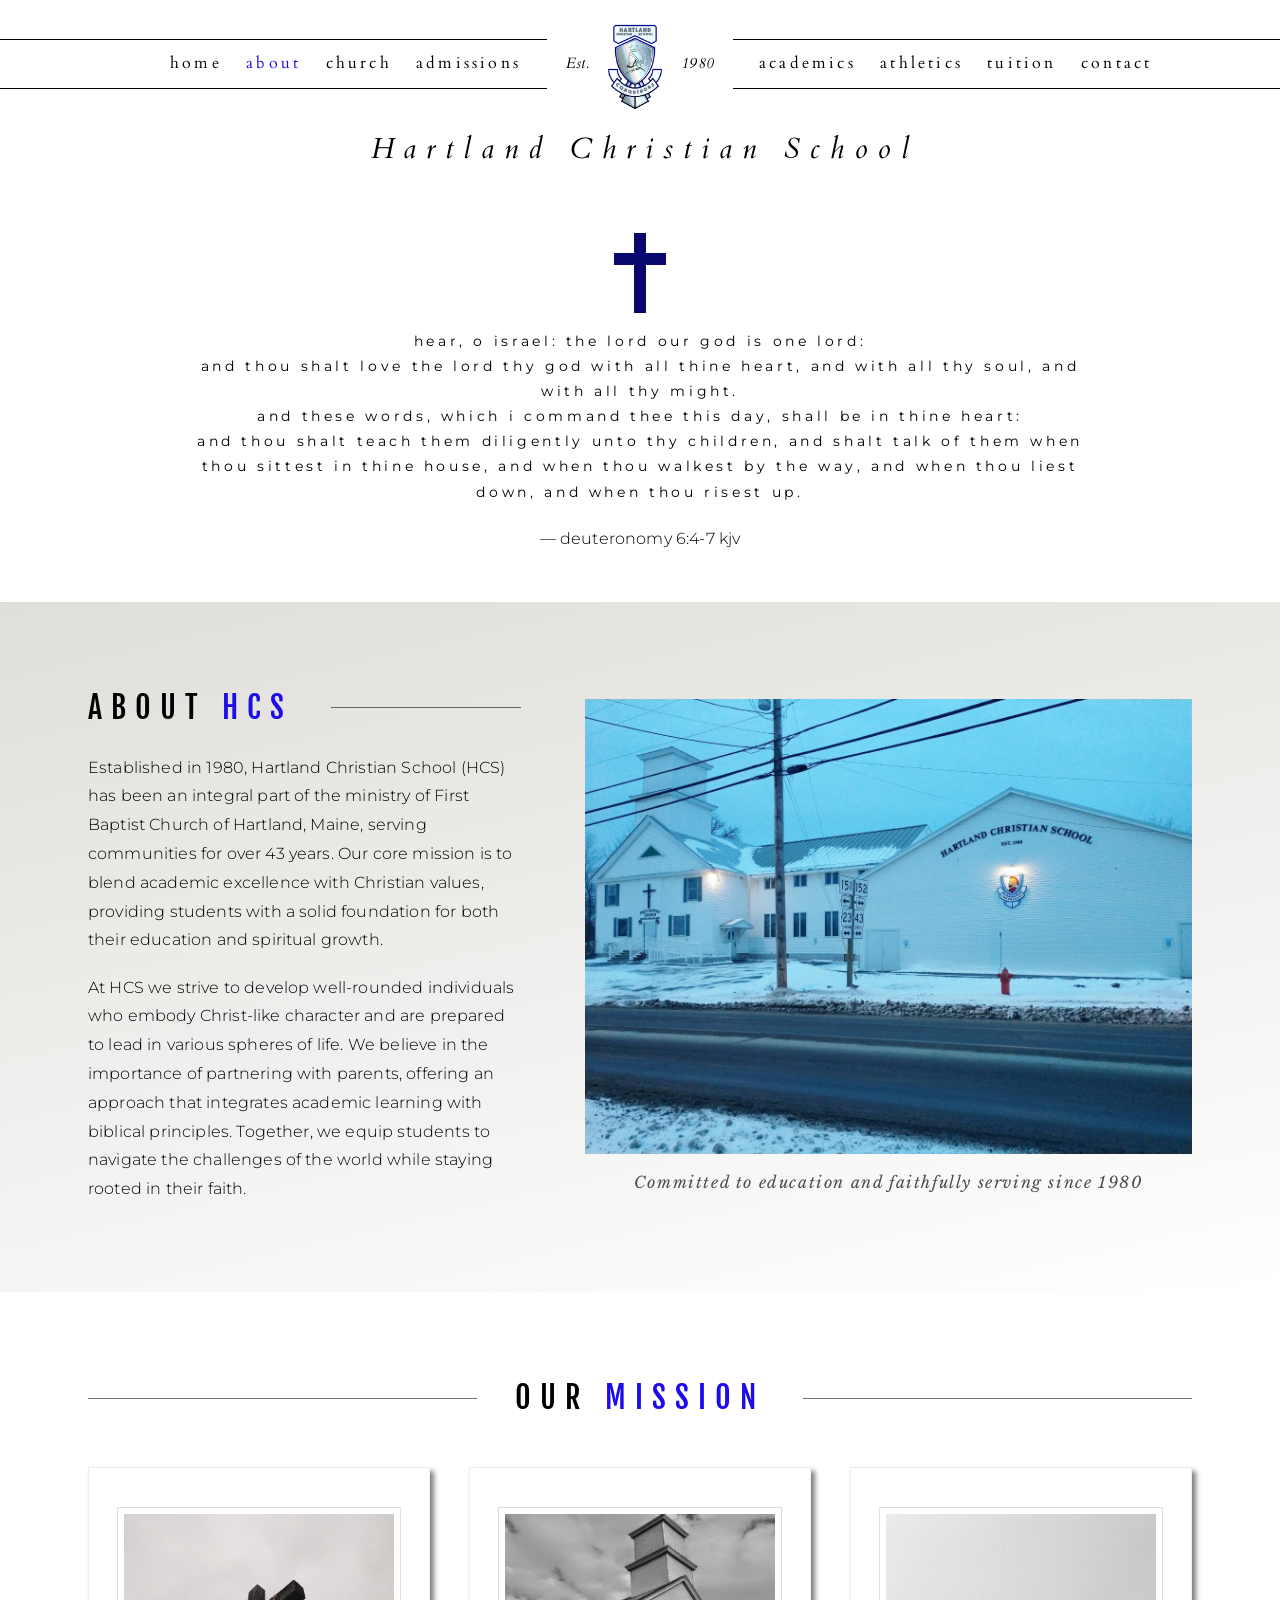
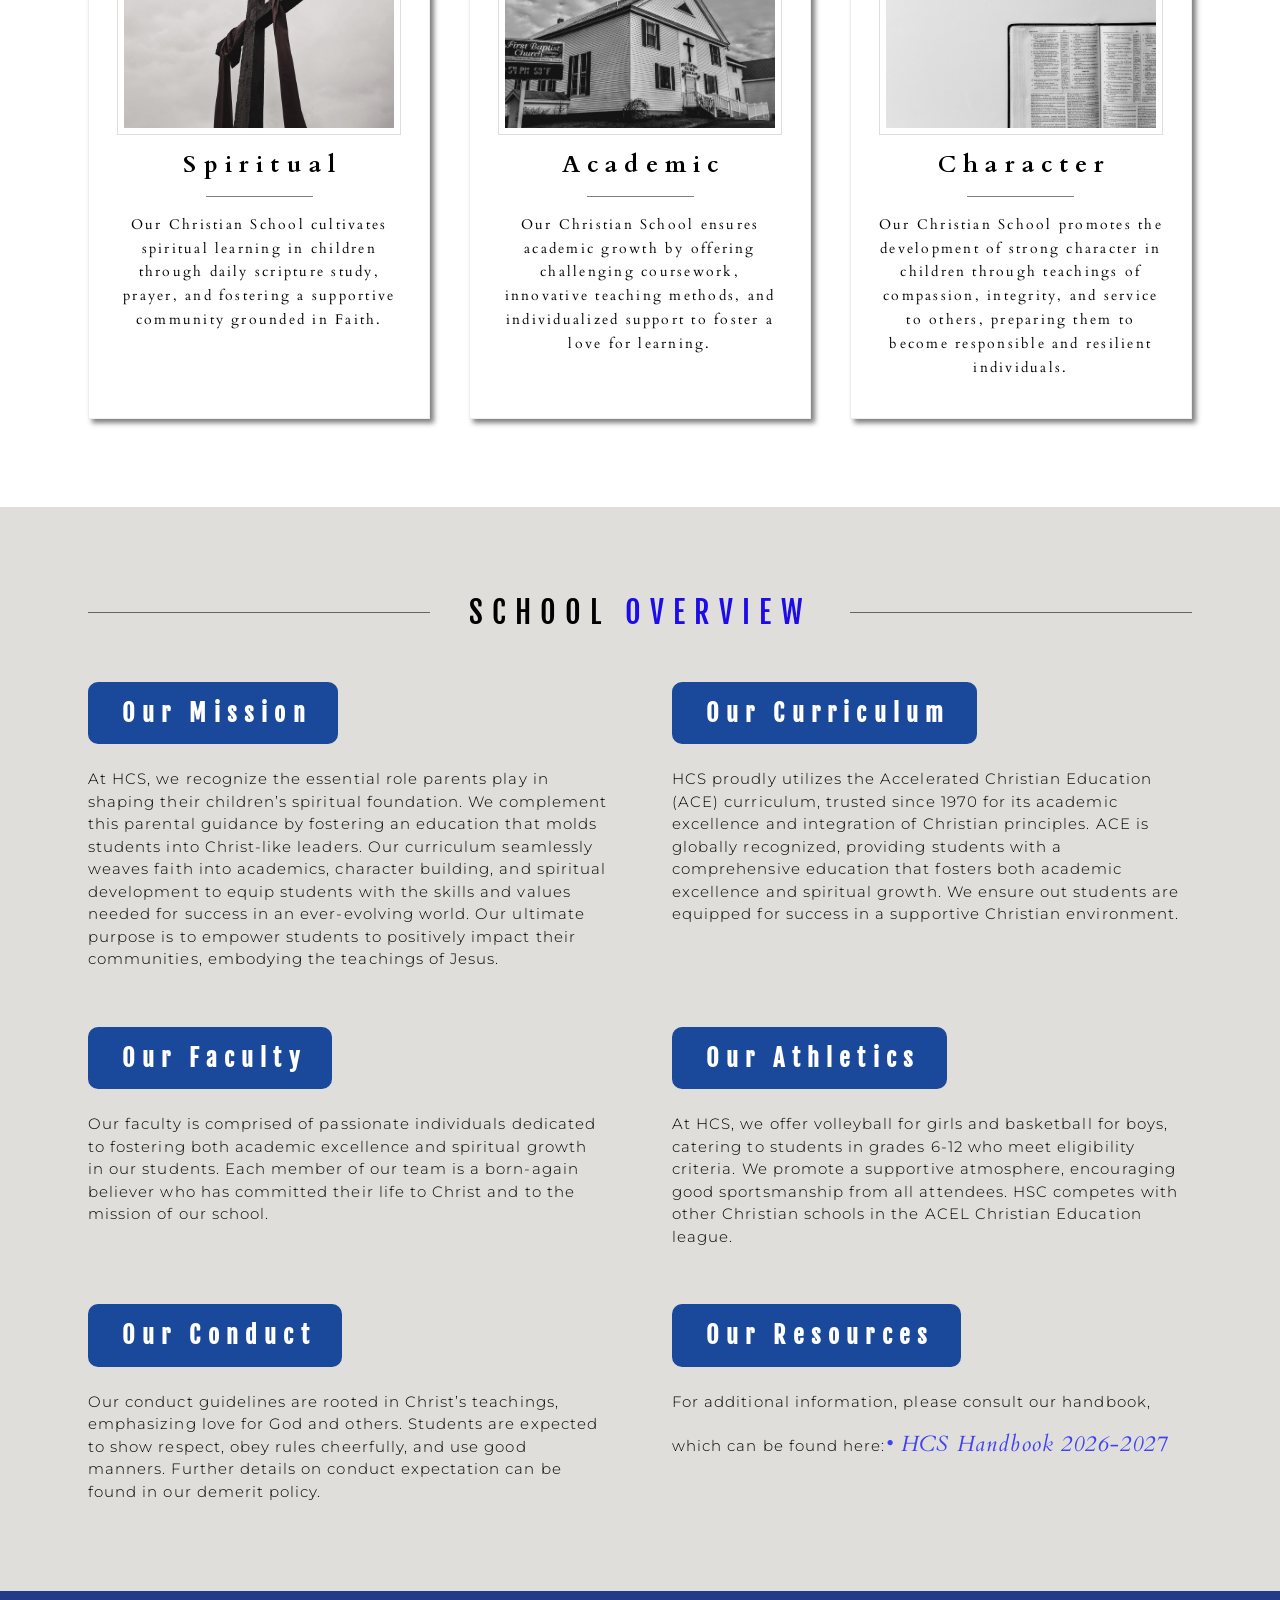
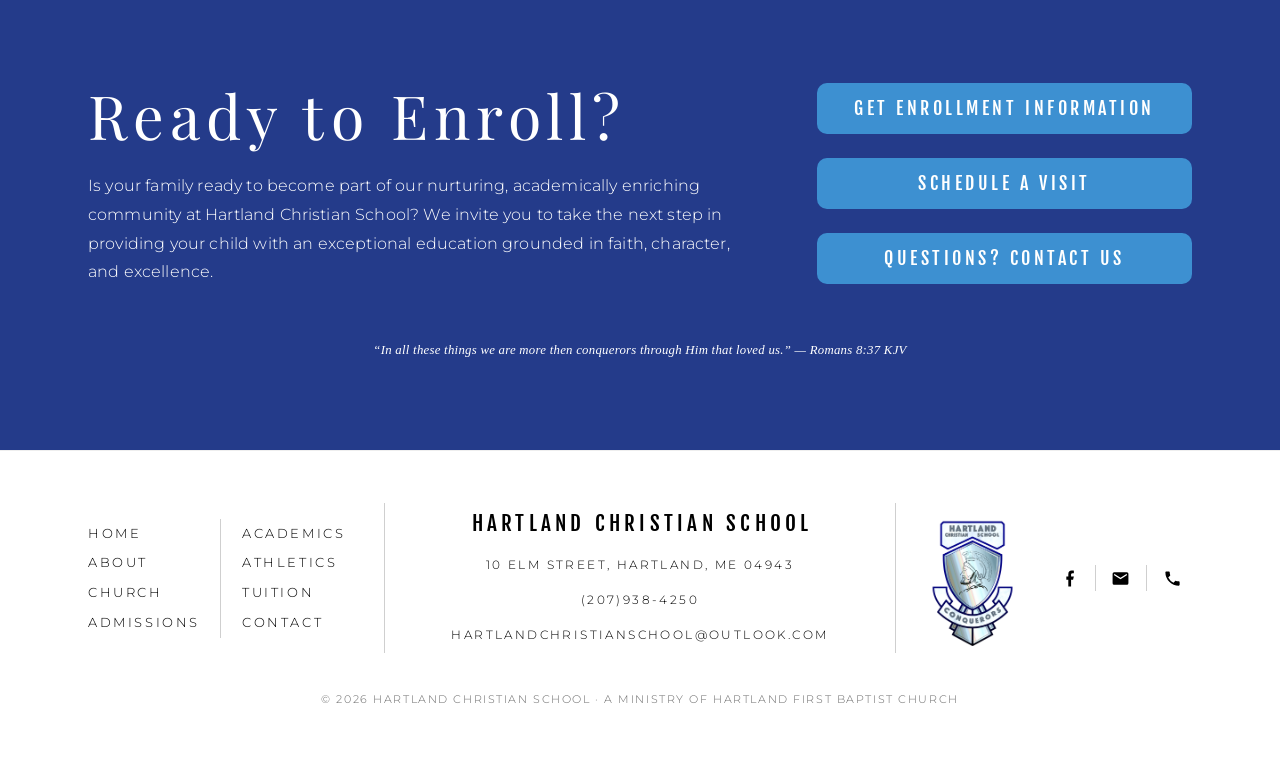
==== about/index.html @ 2eb4305e "Sentence-case the Curtis quote and Romans verse, tidy admissions links The Curtis testimonial was st" ====
<!DOCTYPE html>
<html lang="en">
<head>
<meta charset="utf-8">
<meta name="viewport" content="width=device-width, initial-scale=1">
<title>About | Hartland Christian School</title>
<meta name="description" content="Established in 1980 as a ministry of First Baptist Church of Hartland, Maine — our mission, faculty, curriculum and statement of faith.">
<link rel="canonical" href="https://hartlandchristian.com/about">
<meta property="og:type" content="website">
<meta property="og:site_name" content="Hartland Christian School">
<meta property="og:title" content="About | Hartland Christian School">
<meta property="og:description" content="Established in 1980 as a ministry of First Baptist Church of Hartland, Maine — our mission, faculty, curriculum and statement of faith.">
<meta property="og:url" content="https://hartlandchristian.com/about">
<meta property="og:image" content="https://hartlandchristian.com/assets/img/church-about.jpg">
<meta name="twitter:card" content="summary_large_image">
<link rel="icon" type="image/png" href="/assets/img/hcs_favicon.png">
<link rel="apple-touch-icon" href="/assets/img/hcs_favicon.png">
<link rel="preconnect" href="https://fonts.googleapis.com">
<link rel="preconnect" href="https://fonts.gstatic.com" crossorigin>
<link rel="stylesheet" href="https://fonts.googleapis.com/css2?family=Cardo:ital,wght@0,400;1,400&amp;family=Fjalla+One&amp;family=Libre+Baskerville:ital@0;1&amp;family=Montserrat:wght@300;400;600&amp;family=Playfair+Display:wght@400;500&amp;display=swap">
<link rel="stylesheet" href="/assets/css/site.css">
<script type="application/ld+json">{"@context":"https://schema.org","@type":"School","name":"Hartland Christian School","alternateName":"HCS","foundingDate":"1980","url":"https://hartlandchristian.com","logo":"https://hartlandchristian.com/assets/img/conquerors_logo.png","email":"hartlandchristianschool@outlook.com","telephone":"+1-207-938-4250","sameAs":["https://www.facebook.com/profile.php?id=100057050606588"],"address":{"@type":"PostalAddress","streetAddress":"10 Elm Street, PO Box 510","addressLocality":"Hartland","addressRegion":"ME","postalCode":"04943","addressCountry":"US"},"parentOrganization":{"@type":"Church","name":"Hartland First Baptist Church","foundingDate":"1847"}}</script>
</head>
<body>
<a class="skip-link" href="#main">Skip to main content</a>
<header class="site-header">
  <button class="nav-toggle" type="button" aria-expanded="false" aria-controls="site-nav" aria-label="Open menu"><svg viewBox="0 0 512 512" aria-hidden="true"><path d="M96 241h320v32H96zM96 145h320v32H96zM96 337h320v32H96z"/></svg></button>
  <nav class="site-nav" id="site-nav" aria-label="Primary">
    <button class="nav-close" type="button" aria-label="Close menu"><svg viewBox="0 0 512 512" aria-hidden="true"><path d="M405 136.8L375.2 107 256 226.2 136.8 107 107 136.8 226.2 256 107 375.2l29.8 29.8L256 285.8 375.2 405l29.8-29.8L285.8 256"/></svg></button>
    <ul class="site-nav__list site-nav__list--left"><li><a href="/">home</a></li><li><a href="/about" aria-current="page">about</a></li><li><a href="/church">church</a></li><li><a href="/admissions">admissions</a></li></ul>
    <a class="brand__crest" href="/">
      <span class="brand__est" aria-hidden="true">Est.</span>
      <img src="/assets/img/conquerors_logo.png" alt="Hartland Christian School Conquerors crest" width="60" height="100">
      <span class="brand__est" aria-hidden="true">1980</span>
      <span class="sr-only">Hartland Christian School, established 1980</span>
    </a>
    <ul class="site-nav__list site-nav__list--right"><li><a href="/academics">academics</a></li><li><a href="/athletics">athletics</a></li><li><a href="/tuition">tuition</a></li><li><a href="/contact">contact</a></li></ul>
  </nav>
  <a class="brand__name" href="/">Hartland Christian School</a>
</header>
<main id="main">
<section class="section section--tight" aria-labelledby="verse-h">
  <div class="wrap">
    <div class="verse-panel">
      <h2 id="verse-h" class="sr-only">Deuteronomy 6:4-7</h2>
      <span class="verse-panel__mark" aria-hidden="true"><svg viewBox="0 0 32 40" aria-hidden="true" fill="currentColor"><path d="M13 0h6v10h10v6H19v24h-6V16H3v-6h10z"/></svg></span>
      <p>hear, o israel: the lord our god is one lord:<br>
      and thou shalt love the lord thy god with all thine heart, and with all thy soul, and with all thy might.<br>
      and these words, which i command thee this day, shall be in thine heart:<br>
      and thou shalt teach them diligently unto thy children, and shalt talk of them when thou sittest in thine house, and when thou walkest by the way, and when thou liest down, and when thou risest up.</p>
      <cite>&mdash; deuteronomy 6:4-7 kjv</cite>
    </div>
  </div>
</section>

<section class="section section--gradient" aria-labelledby="about-h">
  <div class="wrap">
    <div class="split split--rev">
      <div class="split__media">
        <img src="/assets/img/church-about.jpg" alt="Hartland First Baptist Church building" loading="lazy" width="508" height="381">
        <p class="t-quote mt-1">Committed to education and faithfully serving since 1980</p>
      </div>
      <div class="split__body prose">
        <div class="sec-head sec-head--left"><h2 id="about-h">ABOUT <em>HCS</em></h2></div>
        <p>Established in 1980, Hartland Christian School (HCS) has been an integral part of the ministry of First Baptist Church of Hartland, Maine, serving communities for over 43 years. Our core mission is to blend academic excellence with Christian values, providing students with a solid foundation for both their education and spiritual growth.</p>
        <p>At HCS we strive to develop well-rounded individuals who embody Christ-like character and are prepared to lead in various spheres of life. We believe in the importance of partnering with parents, offering an approach that integrates academic learning with biblical principles. Together, we equip students to navigate the challenges of the world while staying rooted in their faith.</p>
      </div>
    </div>

  </div>
</section>

<section class="section" aria-labelledby="mission-h">
  <div class="wrap">
    <div class="sec-head"><h2 id="mission-h">OUR <em>MISSION</em></h2></div>
    <ul class="pillars"><li class="pillar">
  <span class="pillar__media"><img src="/assets/img/pillar-spiritual.jpg" alt="Students in a school hallway" loading="lazy" width="227" height="180"></span>
  <h3>Spiritual</h3>
  <span class="pillar__rule" aria-hidden="true"></span>
  <p>Our Christian School cultivates spiritual learning in children through daily scripture study, prayer, and fostering a supportive community grounded in Faith.</p>
</li><li class="pillar">
  <span class="pillar__media"><img src="/assets/img/church-exterior.jpg" alt="Hartland First Baptist Church" loading="lazy" width="227" height="180"></span>
  <h3>Academic</h3>
  <span class="pillar__rule" aria-hidden="true"></span>
  <p>Our Christian School ensures academic growth by offering challenging coursework, innovative teaching methods, and individualized support to foster a love for learning.</p>
</li><li class="pillar">
  <span class="pillar__media"><img src="/assets/img/pillar-character.jpg" alt="An open Bible on a table" loading="lazy" width="227" height="180"></span>
  <h3>Character</h3>
  <span class="pillar__rule" aria-hidden="true"></span>
  <p>Our Christian School promotes the development of strong character in children through teachings of compassion, integrity, and service to others, preparing them to become responsible and resilient individuals.</p>
</li></ul>
  </div>
</section>

<section class="section section--warm" aria-labelledby="overview-h">
  <div class="wrap">
    <div class="sec-head"><h2 id="overview-h">SCHOOL <em>OVERVIEW</em></h2></div>
    <div class="overview"><div class="overview__item">
  <h3><span class="pill">Our Mission</span></h3>
  <p>At HCS, we recognize the essential role parents play in shaping their children&rsquo;s spiritual foundation. We complement this parental guidance by fostering an education that molds students into Christ-like leaders. Our curriculum seamlessly weaves faith into academics, character building, and spiritual development to equip students with the skills and values needed for success in an ever-evolving world. Our ultimate purpose is to empower students to positively impact their communities, embodying the teachings of Jesus.</p>
</div><div class="overview__item">
  <h3><span class="pill">Our Curriculum</span></h3>
  <p>HCS proudly utilizes the Accelerated Christian Education (ACE) curriculum, trusted since 1970 for its academic excellence and integration of Christian principles. ACE is globally recognized, providing students with a comprehensive education that fosters both academic excellence and spiritual growth. We ensure out students are equipped for success in a supportive Christian environment.</p>
</div><div class="overview__item">
  <h3><span class="pill">Our Faculty</span></h3>
  <p>Our faculty is comprised of passionate individuals dedicated to fostering both academic excellence and spiritual growth in our students. Each member of our team is a born-again believer who has committed their life to Christ and to the mission of our school.</p>
</div><div class="overview__item">
  <h3><span class="pill">Our Athletics</span></h3>
  <p>At HCS, we offer volleyball for girls and basketball for boys, catering to students in grades 6-12 who meet eligibility criteria. We promote a supportive atmosphere, encouraging good sportsmanship from all attendees. HSC competes with other Christian schools in the ACEL Christian Education league.</p>
</div><div class="overview__item">
  <h3><span class="pill">Our Conduct</span></h3>
  <p>Our conduct guidelines are rooted in Christ&rsquo;s teachings, emphasizing love for God and others. Students are expected to show respect, obey rules cheerfully, and use good manners. Further details on conduct expectation can be found in our demerit policy.</p>
</div><div class="overview__item">
  <h3><span class="pill">Our Resources</span></h3>
  <p>For additional information, please consult our handbook, which can be found here:<a class="doc-link" href="/handbook">HCS Handbook 2026-2027</a></p>
</div></div>
  </div>
</section>

<section class="section section--navy" aria-labelledby="cta-h">
  <div class="wrap">
    <div class="cta">
      <div>
        <h2 id="cta-h">Ready to Enroll?</h2>
        <p>Is your family ready to become part of our nurturing, academically enriching community at Hartland Christian School? We invite you to take the next step in providing your child with an exceptional education grounded in faith, character, and excellence.</p>
      </div>
      <div class="cta__actions">
        <a class="btn btn--cta" href="/admissions">get enrollment information</a>
        <a class="btn btn--cta" href="/contact">schedule a visit</a>
        <a class="btn btn--cta" href="/contact">questions? contact us</a>
      </div>
    </div>
    <p class="cta__verse">&ldquo;In all these things we are more then conquerors through Him that loved us.&rdquo; &mdash; Romans 8:37 KJV</p>
  </div>
</section>
</main>
<footer class="site-footer">
  <div class="wrap">
    <div class="footer-grid">
      <nav class="footer-nav" aria-label="Footer">
        <ul><li><a href="/">home</a></li><li><a href="/about">about</a></li><li><a href="/church">church</a></li><li><a href="/admissions">admissions</a></li></ul>
        <span class="footer-nav__rule" aria-hidden="true"></span>
        <ul><li><a href="/academics">academics</a></li><li><a href="/athletics">athletics</a></li><li><a href="/tuition">tuition</a></li><li><a href="/contact">contact</a></li></ul>
      </nav>
      <span class="footer-rule" aria-hidden="true"></span>
      <div class="footer-main">
        <a class="footer-main__name" href="/">hartland christian school</a>
        <p class="footer-main__bold"><a href="https://www.google.com/maps/place/Hartland+First+Baptist+Church/@44.8822617,-69.4478333,16.97z" target="_blank" rel="noopener">10 elm street, hartland, me 04943</a></p>
        <p class="footer-main__bold"><a href="tel:+12079384250">(207)938-4250</a></p>
        <p class="footer-main__email"><a href="mailto:hartlandchristianschool@outlook.com">hartlandchristianschool@outlook.com</a></p>
      </div>
      <span class="footer-rule" aria-hidden="true"></span>
      <div class="footer-aside">
        <img src="/assets/img/conquerors_logo.png" alt="" width="90" height="140" loading="lazy">
        <div class="footer-social">
          <a href="https://www.facebook.com/profile.php?id=100057050606588" target="_blank" rel="noopener" aria-label="Hartland Christian School on Facebook"><svg viewBox="0 0 24 24" aria-hidden="true"><path d="M14 13.5h2.5l1-4H14v-2c0-1.03 0-2 2-2h1.5V2.14c-.33-.04-1.55-.14-2.84-.14C12 2 10.5 3.66 10.5 6.7v2.8H8v4h2.5V22H14z"/></svg></a>
          <span class="footer-social__rule" aria-hidden="true"></span>
          <a href="mailto:hartlandchristianschool@outlook.com" aria-label="Email the school"><svg viewBox="0 0 24 24" aria-hidden="true"><path d="M20 4H4a2 2 0 0 0-2 2v12a2 2 0 0 0 2 2h16a2 2 0 0 0 2-2V6a2 2 0 0 0-2-2m0 4-8 5-8-5V6l8 5 8-5z"/></svg></a>
          <span class="footer-social__rule" aria-hidden="true"></span>
          <a href="tel:+12079384250" aria-label="Call the school"><svg viewBox="0 0 24 24" aria-hidden="true"><path d="M6.6 10.8a15.1 15.1 0 0 0 6.6 6.6l2.2-2.2c.3-.3.7-.4 1-.2 1.2.4 2.4.6 3.6.6.6 0 1 .4 1 1V20c0 .6-.4 1-1 1A17 17 0 0 1 3 4c0-.6.4-1 1-1h3.5c.6 0 1 .4 1 1 0 1.3.2 2.5.6 3.6.1.4 0 .7-.2 1z"/></svg></a>
        </div>
      </div>
    </div>
    <p class="footer-legal">&copy; 2026 Hartland Christian School &middot; A ministry of Hartland First Baptist Church</p>
  </div>
</footer>
<script src="/assets/js/site.js" defer></script>
</body>
</html>
---- assets/css/site.css ----
/* ==========================================================================
   Hartland Christian School — site styles
   Palette, type scale and section patterns mirror the previous Showit build.
   ========================================================================== */

:root {
  /* Brand blues — the accent family used across headings, links and bands */
  --navy:        #243b8a;  /* CTA band, academics bands */
  --blue-accent: #1d0ce9;  /* second half of split section headings */
  --blue-deep:   #09096d;  /* card captions */
  --blue-ink:    #0b029e;  /* testimonial attributions */
  --blue-pill:   #1a499b;  /* label pills on the overview grid */
  --blue-link:   #4141f4;  /* document links */
  --blue-soft:   #6d8bd7;  /* inline links on light backgrounds */
  --btn-blue:    rgba(71, 178, 238, 0.72); /* buttons on the navy band */
  --btn-blue-hi: rgba(71, 178, 238, 0.95);

  /* Neutrals */
  --white:      #ffffff;
  --grey:       #eeeeee;  /* alternating section band */
  --warm-grey:  #dfdeda;  /* overview / enrollment band */
  --ink:        #000000;
  --muted:      #4e4e4e;  /* scripture pull-quotes */
  --rule:       #cfcfcf;

  /* Inherited theme defaults, still used for page titles */
  --olive:      #49592e;
  --forest:     #142617;
  --gold:       #a79843;

  /* Type */
  --f-display: 'Playfair Display', Georgia, serif;
  --f-script:  'Cardo', Georgia, serif;
  --f-cond:    'Fjalla One', Impact, sans-serif;
  --f-body:    'Montserrat', system-ui, -apple-system, 'Segoe UI', sans-serif;
  --f-quote:   'Libre Baskerville', Georgia, serif;

  /* Layout */
  --wrap: 1200px;
  --gutter: clamp(1.25rem, 4vw, 3rem);
  --header-h: 148px;
}

/* --------------------------------------------------------------- reset */
*, *::before, *::after { box-sizing: border-box; }
html { -webkit-text-size-adjust: 100%; scroll-behavior: smooth; scroll-padding-top: calc(var(--header-h) + 1rem); }
@media (prefers-reduced-motion: reduce) {
  html { scroll-behavior: auto; }
  *, *::before, *::after { animation-duration: .01ms !important; animation-iteration-count: 1 !important; transition-duration: .01ms !important; }
}
body {
  margin: 0;
  background: var(--white);
  color: var(--ink);
  font-family: var(--f-body);
  font-weight: 300;
  font-size: 16px;
  line-height: 1.8;
  letter-spacing: .01em;
  -webkit-font-smoothing: antialiased;
}
img, svg, iframe { max-width: 100%; display: block; }
img { height: auto; }
a { color: inherit; }
h1, h2, h3, h4, p, ul, ol, figure, blockquote { margin: 0; }
ul { padding: 0; list-style: none; }
button { font: inherit; color: inherit; background: none; border: 0; cursor: pointer; }

:focus-visible { outline: 3px solid var(--blue-accent); outline-offset: 3px; }

.skip-link {
  position: absolute; left: -9999px; top: 0; z-index: 200;
  background: var(--navy); color: #fff; padding: .75rem 1.25rem;
  font-family: var(--f-cond); letter-spacing: .1em; text-transform: uppercase; text-decoration: none;
}
.skip-link:focus { left: 0; }

.wrap { width: 100%; max-width: var(--wrap); margin-inline: auto; padding-inline: var(--gutter); }
.sr-only {
  position: absolute; width: 1px; height: 1px; padding: 0; margin: -1px;
  overflow: hidden; clip: rect(0 0 0 0); white-space: nowrap; border: 0;
}

/* ------------------------------------------------------------- typography */
.t-title {
  font-family: var(--f-display); font-weight: 400;
  font-size: clamp(2rem, 5vw, 3.75rem); line-height: 1.2; letter-spacing: .1em;
  color: var(--olive); text-align: center;
}
.t-eyebrow {
  font-family: var(--f-body); font-weight: 600; text-transform: uppercase;
  font-size: clamp(1.1rem, 2.4vw, 1.875rem); line-height: 1.2; letter-spacing: .3em;
  color: var(--ink);
}
.t-eyebrow em { font-style: normal; color: var(--blue-accent); }
.t-cond {
  font-family: var(--f-cond); font-weight: 400; text-transform: uppercase;
  letter-spacing: .3em; line-height: 1.2;
}
.t-quote {
  font-family: var(--f-quote); font-style: italic; color: var(--muted);
  letter-spacing: .1em; line-height: 1.6; text-align: center;
}
.lede, .prose p { line-height: 1.8; }
.prose p + p { margin-top: 1.15em; }
.prose a { color: var(--blue-soft); }

/* Section heading: rule — words — rule. Second word takes the blue accent. */
.sec-head {
  display: flex; align-items: center; gap: clamp(1rem, 3vw, 2.5rem);
  justify-content: center; margin-bottom: clamp(2rem, 4vw, 3.25rem);
}
.sec-head::before, .sec-head::after {
  content: ""; flex: 1 1 0; height: 1px; background: var(--ink); opacity: .55; min-width: 2rem;
}
.sec-head--left { justify-content: flex-start; }
.sec-head--left::before { display: none; }
.sec-head h2 {
  font-family: var(--f-cond); font-weight: 400; text-transform: uppercase;
  font-size: clamp(1.35rem, 3vw, 1.875rem); letter-spacing: .3em; line-height: 1.2;
  text-align: center; white-space: nowrap;
}
.sec-head h2 em { font-style: normal; color: var(--blue-accent); }
.sec-head h2 .tone-deep { color: var(--blue-deep); }
/* nowrap keeps the rules tight to the words on wide screens, but a phone has
   no room for it and the page scrolls sideways — let the heading wrap there. */
@media (max-width: 760px) {
  .sec-head { gap: .8rem; }
  .sec-head h2 { white-space: normal; letter-spacing: .2em; }
  .sec-head::before, .sec-head::after { min-width: .75rem; }
}
/* "Service Times & Location" is set in the serif display face, all black */
.sec-head--serif h2 {
  font-family: var(--f-display); text-transform: none; letter-spacing: .04em;
  font-size: clamp(1.5rem, 3.4vw, 2.3rem); color: var(--ink);
}

.section { padding-block: clamp(3rem, 7vw, 5.5rem); }
.section--grey { background: var(--grey); }
.section--warm { background: var(--warm-grey); }
.section--navy { background: var(--navy); color: #fff; }
.section--gradient { background: linear-gradient(347deg, #fff 0%, var(--warm-grey) 100%); }
.section--tight { padding-block: clamp(2rem, 4vw, 3rem); }

/* ------------------------------------------------------------------ buttons */
.btn {
  display: inline-flex; align-items: center; justify-content: center; gap: .6em;
  font-family: var(--f-cond); text-transform: uppercase; letter-spacing: .2em;
  font-size: 1rem; line-height: 1.2; text-decoration: none;
  padding: .85em 1.6em; border-radius: 10px; transition: background-color .3s, color .3s, border-color .3s;
}
.btn--ghost { background: var(--grey); color: var(--blue-deep); }
.btn--ghost:hover { background: #e2e2e2; }
.btn--cta { background: var(--btn-blue); color: #fff; width: 100%; max-width: 375px; font-size: 1.1rem; }
.btn--cta:hover { background: var(--btn-blue-hi); }
.btn--solid { background: var(--navy); color: #fff; }
.btn--solid:hover { background: #1b2e6d; }
.btn .arw { transition: transform .3s; }
.btn:hover .arw { transform: translateX(4px); }

/* ==================================================================  header
   Eight links split either side of the crest. Each group carries the top and
   bottom hairline and flexes out to the window edge, so the rules run full
   bleed and break around the crest exactly as the original did. */
.site-header { position: sticky; top: 0; z-index: 100; background: #fff; padding-block: 1.15rem 1rem; }

.site-nav { display: flex; align-items: center; justify-content: center; }
.site-nav__list {
  flex: 1 1 0; min-width: 0;
  display: flex; align-items: center; gap: clamp(.6rem, 1.9vw, 2.25rem);
  border-top: 1px solid var(--ink); border-bottom: 1px solid var(--ink);
  padding-block: .6rem;
}
.site-nav__list--left { justify-content: flex-end; padding-right: clamp(.75rem, 2vw, 2rem); }
.site-nav__list--right { justify-content: flex-start; padding-left: clamp(.75rem, 2vw, 2rem); }
.site-nav__list a {
  font-family: var(--f-script); font-size: 16px; letter-spacing: .2em;
  text-transform: lowercase; text-decoration: none; color: var(--ink);
  white-space: nowrap; transition: color .4s;
}
.site-nav__list a:hover { color: #0a3cfa; }
.site-nav__list a[aria-current="page"] { color: var(--blue-accent); }

.brand__crest {
  flex: 0 0 auto; display: flex; align-items: center; justify-content: center;
  gap: clamp(.5rem, 1.4vw, 1rem); text-decoration: none; padding-inline: clamp(.5rem, 1.5vw, 1.25rem);
}
.brand__crest img { width: 60px; height: auto; }
.brand__est {
  font-family: var(--f-script); font-style: italic; font-size: 15px;
  letter-spacing: .02em; color: var(--ink); line-height: 1;
}
.brand__name {
  display: block; margin-top: 1.35rem;
  font-family: var(--f-script); font-style: italic; font-weight: 400;
  font-size: clamp(1.1rem, 2.3vw, 1.875rem); letter-spacing: .34em;
  color: var(--ink); text-align: center; line-height: 1.3; text-decoration: none;
  /* letter-spacing adds trailing space; nudge back to optical centre */
  text-indent: .34em;
}
/* the church wordmark is set smaller and in caps on the original */
.brand__name--church { text-transform: uppercase; font-size: clamp(.8rem, 1.5vw, 1.25rem); }

.nav-toggle { display: none; }

/* mobile header: hamburger at the left, crest centred, wordmark beneath */
@media (max-width: 1100px) {
  .site-nav__list { gap: clamp(.4rem, 1.2vw, 1.2rem); }
  .site-nav__list a { font-size: 14px; letter-spacing: .12em; }
}
@media (max-width: 900px) {
  :root { --header-h: 92px; }
  .site-header { padding-block: .55rem .6rem; position: relative; }
  .nav-toggle {
    display: flex; position: absolute; left: .5rem; top: 50%; transform: translateY(-50%);
    align-items: center; justify-content: center; width: 44px; height: 44px; color: var(--ink); z-index: 2;
  }
  .nav-toggle svg { width: 26px; height: 26px; fill: currentColor; }
  .site-nav__list--left, .site-nav__list--right { display: none; }
  .brand__crest { padding-inline: 0; }
  .brand__crest img { width: 38px; }
  .brand__est { font-size: 12px; }
  .brand__name { margin-top: .4rem; font-size: 1rem; letter-spacing: .18em; text-indent: .18em; }
  .brand__name--church { font-size: .8rem; }

  /* the drawer reuses the same lists, stacked */
  .site-nav[data-open="true"] {
    position: fixed; inset: 0; background: #fff; z-index: 150;
    flex-direction: column; justify-content: center; gap: 1.25rem; padding: 2rem;
    animation: fadeIn .25s ease;
  }
  .site-nav[data-open="true"] .site-nav__list--left,
  .site-nav[data-open="true"] .site-nav__list--right {
    display: flex; flex: 0 0 auto; flex-direction: column; gap: 1.35rem;
    border: 0; padding: 0; width: auto;
  }
  .site-nav[data-open="true"] .site-nav__list a { font-size: 1.25rem; letter-spacing: .22em; }
  .site-nav[data-open="true"] .brand__crest { order: -1; margin-bottom: .5rem; }
  .site-nav[data-open="true"] .nav-close { display: grid; }
  @keyframes fadeIn { from { opacity: 0 } to { opacity: 1 } }
  .nav-close {
    display: none; position: absolute; top: 1rem; right: 1rem; width: 44px; height: 44px;
    place-items: center;
  }
  .nav-close svg { width: 24px; height: 24px; fill: currentColor; }
}
@media (min-width: 901px) { .nav-close { display: none; } }

/* =================================================================== hero */
.hero { background: #fff; }
.hero img { width: 100%; height: clamp(240px, 45vw, 560px); object-fit: cover; }
.hero--contain img { height: auto; object-fit: contain; }

/* ============================================================ split section */
.split {
  display: grid; gap: clamp(2rem, 5vw, 4rem); align-items: center;
  grid-template-columns: minmax(0, 1fr);
}
@media (min-width: 860px) {
  .split { grid-template-columns: minmax(0, 5fr) minmax(0, 7fr); }
  .split--rev > :first-child { order: 2; }
}
.split__media img { width: 100%; height: 100%; max-height: 520px; object-fit: cover; }
/* the purpose/mission portraits are cropped tall, as on the previous site */
.split__media--tall img { aspect-ratio: 340 / 492; max-height: 492px; }
.split__body .sec-head { margin-bottom: 1.75rem; }

/* ============================================================ offer cards */
.cards { display: grid; gap: clamp(1.5rem, 3vw, 2.25rem); grid-template-columns: repeat(2, minmax(0, 1fr)); }
@media (min-width: 860px) { .cards { grid-template-columns: repeat(3, minmax(0, 1fr)); } }
@media (max-width: 480px) { .cards { grid-template-columns: minmax(0, 1fr); } }
.card { display: flex; flex-direction: column; gap: 1rem; text-decoration: none; }
.card__media { overflow: hidden; aspect-ratio: 287 / 260; }
.card__media img { width: 100%; height: 100%; object-fit: cover; transition: transform .6s ease; }
.card:hover .card__media img { transform: scale(1.05); }
.card__label {
  font-family: var(--f-cond); text-transform: uppercase; text-align: center;
  font-size: 1.25rem; letter-spacing: .06em; color: var(--blue-deep); line-height: 1.2;
}

/* ============================================================== carousel */
.carousel { position: relative; }
.carousel__viewport { overflow: hidden; }
.carousel__track { display: flex; transition: transform .5s ease; }
.carousel__slide { flex: 0 0 100%; min-width: 0; }
.carousel[data-fade="true"] .carousel__track { display: block; transition: none; }
.carousel[data-fade="true"] .carousel__slide { display: none; }
.carousel[data-fade="true"] .carousel__slide[data-active="true"] { display: block; animation: fade .45s ease; }
@keyframes fade { from { opacity: 0 } to { opacity: 1 } }

.carousel__btn {
  position: absolute; top: 50%; transform: translateY(-50%); z-index: 5;
  width: 44px; height: 64px; display: grid; place-items: center; color: var(--ink);
  transition: opacity .3s;
}
.carousel__btn:hover { opacity: .55; }
/* The track is inset so the arrows sit in their own gutter rather than on top
   of the quote text or the slide image. */
.carousel { padding-inline: 3.25rem; }
@media (min-width: 900px) { .carousel { padding-inline: clamp(4rem, 5.5vw, 5.5rem); } }
.carousel__btn--prev { left: 0; }
.carousel__btn--next { right: 0; }
.carousel__btn svg { width: 22px; height: 44px; stroke: currentColor; stroke-width: 1.5; fill: none; }
@media (max-width: 720px) {
  .carousel { padding-inline: 2.5rem; }
  .carousel__btn { width: 34px; height: 44px; }
  .carousel__btn svg { width: 16px; height: 32px; }
}
@media (max-width: 420px) {
  /* no room for a gutter on a small phone — swipe and the dots carry it */
  .carousel { padding-inline: 0; }
  .carousel__btn { display: none; }
}
.carousel__dots { display: flex; justify-content: center; gap: .6rem; margin-top: 1.75rem; }
.carousel__dots button {
  width: 9px; height: 9px; border-radius: 50%; background: transparent;
  border: 1px solid var(--blue-deep); padding: 0; transition: background-color .3s;
}
.carousel__dots button[aria-selected="true"] { background: var(--blue-deep); }

/* testimonial slide */
.review { display: grid; gap: clamp(1.5rem, 4vw, 3rem); align-items: center; grid-template-columns: minmax(0, 1fr); }
@media (min-width: 860px) { .review { grid-template-columns: minmax(0, 1fr) minmax(0, 1fr); } }
.review__quote { position: relative; padding-top: 2.5rem; }
.review__mark {
  position: absolute; top: -.25rem; left: 0;
  font-family: var(--f-display); font-size: 5rem; line-height: 1; color: var(--blue-deep); opacity: .35;
}
.review__text { font-size: .9rem; line-height: 1.8; text-align: center; }
.review__by {
  margin-top: 1.5rem; text-align: center; font-family: var(--f-body); font-weight: 600;
  text-transform: uppercase; letter-spacing: .26em; font-size: 1rem; color: var(--blue-ink);
}
.review__media { background: #fff; padding: 10px; }
.review__media img { width: 100%; aspect-ratio: 561 / 405; object-fit: cover; }

/* ============================================================== CTA band */
.cta { display: grid; gap: clamp(2rem, 5vw, 3.5rem); grid-template-columns: minmax(0, 1fr); align-items: center; }
@media (min-width: 860px) { .cta { grid-template-columns: minmax(0, 1fr) minmax(0, 375px); } }
.cta h2 { font-family: var(--f-display); font-weight: 400; font-size: clamp(2.25rem, 5.5vw, 3.8rem); line-height: 1.2; letter-spacing: .1em; color: #fff; }
.cta p { margin-top: 1.25rem; color: #fff; font-size: 1rem; }
.cta__actions { display: grid; gap: 1.5rem; }
.cta__verse {
  margin-top: clamp(2rem, 5vw, 3.25rem); text-align: center; color: #fff;
  font-family: 'Times New Roman', Times, serif; font-size: .8rem; font-style: italic; letter-spacing: .02em;
}

/* =============================================================== footer */
.site-footer { background: #fff; padding-block: clamp(2.5rem, 5vw, 3.25rem); border-top: 1px solid var(--grey); }
.footer-grid {
  display: grid; gap: clamp(1.75rem, 4vw, 2.25rem); align-items: center;
  grid-template-columns: minmax(0, 1fr); justify-items: center;
}
/* equal side columns keep the centre block on the page's centre line */
@media (min-width: 820px) {
  .footer-grid {
    grid-template-columns: minmax(0, 1fr) 1px minmax(0, 1.7fr) 1px minmax(0, 1fr);
    justify-items: stretch;
    column-gap: clamp(1rem, 2vw, 1.75rem);
  }
}
.footer-rule { display: none; background: var(--rule); }
@media (min-width: 820px) { .footer-rule { display: block; align-self: stretch; min-height: 150px; } }

.footer-nav { display: flex; align-items: center; gap: clamp(.75rem, 1.6vw, 1.5rem); justify-content: center; }
@media (min-width: 820px) { .footer-nav { justify-content: flex-start; } }
.footer-nav ul { display: grid; }
.footer-nav__rule { width: 1px; align-self: stretch; background: var(--rule); }
.footer-nav a {
  font-family: var(--f-body); font-weight: 300; font-size: .8125rem;
  letter-spacing: .2em; line-height: 2.3; text-transform: uppercase;
  text-decoration: none; transition: color .3s; white-space: nowrap;
}
.footer-nav a:hover { color: #0a3cfa; }

.footer-main { text-align: center; }
.footer-main__name {
  font-family: var(--f-cond); font-weight: 400; font-size: clamp(1rem, 1.65vw, 1.4375rem);
  text-transform: uppercase; letter-spacing: .2em; line-height: 1.2;
  text-decoration: none; display: inline-block; text-indent: .2em;
  white-space: nowrap;  /* the original sets it on one line */
}
@media (max-width: 480px) { .footer-main__name { white-space: normal; letter-spacing: .12em; text-indent: .12em; } }
.footer-main p {
  margin-top: .85rem; font-family: var(--f-body); font-weight: 300; font-size: .75rem;
  text-transform: uppercase; letter-spacing: .2em; line-height: 1.8; overflow-wrap: anywhere;
}
.footer-main__bold { font-weight: 700; }
.footer-main a { text-decoration: none; }
.footer-main a:hover { text-decoration: underline; }

.footer-aside { display: flex; align-items: center; justify-content: center; gap: clamp(1.25rem, 3vw, 2.5rem); }
.footer-aside img { width: clamp(64px, 7vw, 90px); height: auto; }
.footer-social { display: flex; align-items: center; gap: .7rem; }
.footer-social__rule { width: 1px; height: 26px; background: var(--rule); }
.footer-social a { display: grid; place-items: center; width: 28px; height: 28px; color: var(--ink); transition: color .3s; }
.footer-social a:hover { color: var(--blue-accent); }
.footer-social svg { width: 19px; height: 19px; fill: currentColor; }

.footer-legal {
  margin-top: clamp(1.75rem, 4vw, 2.25rem); text-align: center;
  font-family: var(--f-body); font-weight: 300; font-size: .7rem;
  letter-spacing: .14em; text-transform: uppercase; color: #6b6b6b;
}

/* ========================================================== page banners */
/* Title colour and size vary per page on the original — tuition is black at
   46px, athletics blue at 46px, academics/admissions olive at 30px — so both
   are driven by custom properties rather than one hard-coded rule. */
.page-title { text-align: center; }
.page-title h1 {
  font-family: var(--f-cond); text-transform: uppercase; letter-spacing: .3em;
  font-size: var(--title-size, clamp(1.5rem, 3.2vw, 1.875rem));
  color: var(--title-color, var(--olive)); line-height: 1.2;
}
.page-title h1 em { font-style: normal; color: var(--blue-accent); }
.page-title--ink  { --title-color: var(--ink);  --title-size: clamp(1.75rem, 4.4vw, 2.875rem); }
.page-title--blue { --title-color: #4444e5;     --title-size: clamp(1.75rem, 4.4vw, 2.875rem); }
/* the contact heading keeps the serif display face, black, at a smaller size */
.page-title--serif h1 {
  font-family: var(--f-display); text-transform: none; letter-spacing: .1em;
  color: var(--ink); font-size: clamp(1.6rem, 3.2vw, 1.875rem);
}
.page-title .rule { width: min(413px, 60%); height: 1px; background: var(--ink); opacity: .6; margin: 1.25rem auto 0; }

/* rule — quote mark — rule, as under the athletics title */
.rule-mark { display: flex; align-items: center; justify-content: center; gap: clamp(1rem, 3vw, 2rem); margin-top: 1.5rem; }
.rule-mark::before, .rule-mark::after {
  content: ""; flex: 0 1 413px; height: 1px; background: var(--ink); opacity: .75; min-width: 1.5rem;
}
.rule-mark__glyph { flex: 0 0 auto; display: grid; place-items: center; color: var(--ink); }
.rule-mark__glyph svg { width: clamp(30px, 4vw, 46px); height: auto; fill: currentColor; }

/* Montserrat, uppercase, widely tracked — the athletics scripture treatment */
.verse-caps {
  font-family: var(--f-body); font-weight: 400; font-size: clamp(.7rem, 1.3vw, .75rem);
  text-transform: uppercase; letter-spacing: .26em; line-height: 1.5;
  text-align: center; color: var(--ink);
  max-width: 768px; margin: 1.75rem auto 0;
}
.verse-caps__ref { margin-top: 1.5rem; }
@media (min-width: 760px) { .verse-caps__ref { text-align: right; padding-right: clamp(0rem, 6vw, 6rem); } }
.page-title p { margin-top: 1.75rem; text-align: center; }

/* scripture panel */
.verse-panel { max-width: 900px; margin-inline: auto; text-align: center; }
.verse-panel__mark { display: block; margin: 0 auto 1rem; width: 64px; color: var(--blue-deep); }
.verse-panel p {
  font-family: var(--f-body); font-weight: 400; font-size: .875rem;
  letter-spacing: .26em; line-height: 1.8; text-align: center;
}
.verse-panel cite { display: block; margin-top: 1.25rem; font-style: normal; }

.verse-card { background: #fff; padding: clamp(1.5rem, 4vw, 2rem); max-width: 480px; }
/* translucent card floated over the photograph, as on the original */
.photo-hero { position: relative; background: #fff; }
.photo-hero > img { width: 100%; height: clamp(320px, 52vw, 731px); object-fit: cover; }
.photo-hero__overlay {
  position: absolute; inset: 0; display: flex; align-items: flex-end;
  padding-bottom: clamp(1.25rem, 4vw, 3rem); pointer-events: none;
}
.photo-hero__overlay .wrap { display: flex; justify-content: flex-end; }
.verse-card--float {
  background: rgba(255, 255, 255, .8);
  box-shadow: 4px 4px 5px rgba(0, 0, 0, .5);
  pointer-events: auto; backdrop-filter: blur(1px);
}
@media (max-width: 640px) {
  .photo-hero__overlay { position: static; padding: 0; }
  .photo-hero__overlay .wrap { justify-content: center; margin-top: -3rem; }
  .verse-card--float { background: rgba(255, 255, 255, .94); }
}
.verse-card p { font-family: var(--f-quote); font-style: italic; color: var(--muted); font-size: 1.05rem; letter-spacing: .1em; line-height: 1.6; text-align: center; }
.verse-card cite { display: block; margin-top: 1rem; font-style: italic; font-family: var(--f-quote); color: var(--muted); font-size: .85rem; text-align: center; }

/* ========================================================= mission cards */
.pillars { display: grid; gap: clamp(1.5rem, 3vw, 2.5rem); grid-template-columns: repeat(auto-fit, minmax(260px, 1fr)); }
.pillar {
  background: #fff; border: 1px solid var(--grey); box-shadow: 4px 4px 5px rgba(0,0,0,.5);
  padding: clamp(1.5rem, 3vw, 2.75rem) clamp(1.25rem, 2.5vw, 1.75rem);
  display: flex; flex-direction: column; align-items: center; text-align: center; gap: 1rem;
}
.pillar__media { border: 1px solid var(--warm-grey); padding: 6px; width: 100%; }
.pillar__media img { width: 100%; aspect-ratio: 227 / 180; object-fit: cover; }
.pillar h3 { font-family: var(--f-script); font-size: 1.5rem; letter-spacing: .3em; line-height: 1.2; text-indent: .3em; }
.pillar__rule { width: 107px; height: 1px; background: var(--ink); opacity: .5; }
.pillar p { font-family: var(--f-script); font-size: .875rem; letter-spacing: .16em; line-height: 1.7; text-align: center; }

/* ======================================================== overview grid */
.overview { display: grid; gap: clamp(2rem, 5vw, 3.5rem) clamp(2rem, 5vw, 4rem); grid-template-columns: minmax(0, 1fr); }
@media (min-width: 860px) { .overview { grid-template-columns: repeat(2, minmax(0, 1fr)); } }
.overview__item h3 { display: inline-block; }
.pill {
  display: inline-block; background: var(--blue-pill); color: #fff; border-radius: 10px;
  font-family: var(--f-cond); text-transform: none; letter-spacing: .3em; text-indent: .3em;
  font-size: clamp(1.05rem, 2vw, 1.5rem); line-height: 1.2; padding: .7em 1.1em; text-align: center;
}
.overview__item p { margin-top: 1.5rem; font-size: .9375rem; line-height: 1.5; letter-spacing: .07em; text-align: left; }
.doc-link {
  display: inline-block; margin-top: 1rem; font-family: var(--f-script); font-style: italic;
  font-size: 1.35rem; color: var(--blue-link); text-decoration: none;
}
.doc-link:hover { text-decoration: underline; }
.doc-link::before { content: "• "; }

/* ======================================================= accordion (faith) */
.accordion { border-top: 1px solid rgba(0,0,0,.35); }
.accordion__head { display: flex; align-items: baseline; justify-content: space-between; gap: 1rem; flex-wrap: wrap; }
.accordion__title { font-family: var(--f-script); font-style: italic; font-size: 1.55rem; letter-spacing: .3em; line-height: 1.2; text-indent: .3em; }
.accordion__intro { font-family: var(--f-script); font-style: italic; font-size: .875rem; letter-spacing: .3em; line-height: 1.6; margin-top: 1rem; }
.accordion__toggle {
  display: inline-flex; align-items: center; gap: .6rem; margin-top: 1.25rem;
  font-family: var(--f-script); font-size: .75rem; letter-spacing: .3em; text-transform: lowercase;
}
.accordion__toggle svg { width: 14px; height: 14px; fill: currentColor; transition: transform .3s; }
.accordion__toggle[aria-expanded="true"] svg { transform: rotate(45deg); }
.accordion__panel { display: grid; grid-template-rows: 0fr; transition: grid-template-rows .35s ease; }
.accordion__panel[data-open="true"] { grid-template-rows: 1fr; }
.accordion__panel > div { overflow: hidden; }
.creed { display: grid; gap: 1.1rem; padding-top: 1.5rem; }
.creed li {
  position: relative; padding-left: 1.5rem;
  font-family: var(--f-script); font-size: .8125rem; letter-spacing: .3em; line-height: 1.7; text-align: left;
}
.creed li::before { content: "•"; position: absolute; left: 0; }

/* statement-of-faith long form (academics) */
.creed--plain li {
  font-family: var(--f-body); font-weight: 400; font-size: .8125rem;
  letter-spacing: .19em; line-height: 1.5;
}
.creed--plain b, .creed--plain u { font-weight: 600; }

/* ======================================================== learning bands */
.band { display: grid; grid-template-columns: minmax(0, 1fr); }
@media (min-width: 900px) {
  .band { grid-template-columns: minmax(0, 5fr) minmax(0, 7fr); align-items: stretch; }
  .band--rev > .band__media { order: 2; }
}
.band__media img { width: 100%; height: 100%; min-height: 320px; max-height: 640px; object-fit: cover; }
.band__body { padding: clamp(2.25rem, 5vw, 4rem) clamp(1.5rem, 4vw, 3.5rem); display: flex; flex-direction: column; justify-content: center; }
.band__body h2 { font-family: var(--f-cond); text-transform: uppercase; font-size: clamp(1.9rem, 4vw, 2.5rem); line-height: 1.2; letter-spacing: .04em; text-align: center; }
.band__rule { width: min(480px, 100%); height: 3px; background: currentColor; margin: 1.25rem auto; opacity: .9; }
.band__body p { margin-top: 1.75rem; text-align: left; font-size: 1rem; }
.band__body p.band__grades {
  font-family: var(--f-cond); text-transform: uppercase; font-size: 1.2rem;
  letter-spacing: .06em; text-align: center; margin-top: 0;
}
.band--navy { background: var(--navy); color: #fff; }
.band--warm { background: var(--warm-grey); color: var(--ink); }

/* ====================================================== enrollment steps */
.enroll { display: grid; gap: clamp(2rem, 5vw, 4rem); grid-template-columns: minmax(0, 1fr); align-items: start; }
@media (min-width: 900px) { .enroll { grid-template-columns: minmax(0, 380px) minmax(0, 1fr); } }
.enroll__media img { width: 100%; height: 100%; max-height: 1400px; object-fit: cover; }
@media (min-width: 900px) { .enroll__media { position: sticky; top: calc(var(--header-h) + 2rem); } }
.steps { display: grid; gap: clamp(1.75rem, 4vw, 2.75rem); counter-reset: step; }
.step { display: grid; grid-template-columns: 39px minmax(0, 1fr); gap: 1.25rem; align-items: start; }
.step__num {
  width: 39px; height: 37px; border-radius: 50%; background: var(--navy); color: #fff;
  display: grid; place-items: center; font-family: var(--f-cond); font-size: 1.05rem; line-height: 1;
}
.step h3 {
  font-family: var(--f-body); font-weight: 600; text-transform: uppercase;
  letter-spacing: .2em; font-size: clamp(.95rem, 2vw, 1.15rem); line-height: 1.5; color: var(--forest);
}
.step p { margin-top: .9rem; font-size: .95rem; }
/* inline links read as links, rather than black underlined text */
.step p a {
  color: var(--navy); text-decoration: underline; text-underline-offset: 3px;
  text-decoration-thickness: 1px; transition: color .25s;
}
.step p a:hover { color: var(--blue-accent); }

/* =========================================================== contact page */
.contact-grid { display: grid; gap: clamp(2rem, 5vw, 4rem); grid-template-columns: minmax(0, 1fr); align-items: center; }
@media (min-width: 900px) { .contact-grid { grid-template-columns: minmax(0, 1fr) minmax(0, 1fr); } }
.contact-grid__media img { width: 100%; aspect-ratio: 555 / 338; object-fit: cover; }
.contact-card h2 { font-family: var(--f-body); font-weight: 600; text-transform: uppercase; letter-spacing: .26em; font-size: clamp(1.05rem, 2.4vw, 1.35rem); color: var(--forest); text-align: center; }
.contact-card__rule { width: min(328px, 100%); height: 1px; background: var(--ink); opacity: .5; margin: 1.25rem auto 2rem; }
.contact-list { display: grid; gap: 1.75rem; }
.contact-row { display: grid; grid-template-columns: 54px minmax(0, 1fr); gap: 1.25rem; align-items: start; }
.contact-row svg { width: 34px; height: 34px; fill: var(--navy); }
/* the email address is one long unbreakable token on narrow screens */
.contact-row a { text-decoration: none; overflow-wrap: anywhere; }
.contact-row a:hover { text-decoration: underline; }
.contact-row address { font-style: normal; line-height: 1.6; }
.contact-note { margin-top: .35rem; font-size: .9rem; }
.map-embed { width: 100%; aspect-ratio: 1000 / 453; border: 0; }
@media (max-width: 700px) { .map-embed { aspect-ratio: 4 / 3; } }

/* ============================================================ church page */
/* Map and times sit as two panels of equal height, so neither column is left
   with a block of empty space under it. */
.service-grid { display: grid; gap: clamp(1.75rem, 4vw, 3rem); grid-template-columns: minmax(0, 1fr); align-items: stretch; }
@media (min-width: 900px) { .service-grid { grid-template-columns: minmax(0, 1fr) minmax(0, 1fr); } }

.map-frame {
  width: 100%; height: 100%; min-height: 460px; overflow: hidden;
  border: 1px solid rgba(36, 59, 138, .16);
  box-shadow: 0 6px 24px rgba(20, 30, 60, .12); background: var(--grey);
}
.map-embed { width: 100%; height: 100%; min-height: 460px; border: 0; display: block; }
@media (max-width: 900px) { .map-frame, .map-embed { min-height: 340px; } }

.service-list {
  background: #fff; border: 1px solid rgba(20, 30, 60, .09);
  box-shadow: 0 2px 6px rgba(20, 30, 60, .05), 0 12px 30px rgba(20, 30, 60, .08);
  padding: clamp(1.5rem, 3.5vw, 2.5rem);
  display: flex; flex-direction: column; gap: clamp(1.25rem, 2.5vw, 1.75rem);
}
.service-list h3 {
  font-family: var(--f-cond); font-weight: 400; letter-spacing: .22em;
  text-transform: uppercase; font-size: 1rem; color: var(--navy);
  padding-bottom: .6rem; border-bottom: 2px solid var(--navy);
}
.service-day h3 + ul { margin-top: .9rem; }
.service-day ul { display: grid; gap: .15rem; }
/* dotted leader between the service name and its time */
.service-day li { display: flex; align-items: baseline; gap: .6rem; padding: .4rem 0; }
.service-day li::after {
  content: ""; order: 1; flex: 1 1 auto;
  border-bottom: 1px dotted rgba(20, 30, 60, .35); transform: translateY(-.25em);
}
.service-day__name { font-family: var(--f-body); font-weight: 400; font-size: .95rem; letter-spacing: .03em; }
.service-day__time {
  order: 2; font-family: var(--f-cond); font-size: 1.05rem; letter-spacing: .06em;
  color: var(--navy); white-space: nowrap;
}
.service-note {
  font-size: .9rem; line-height: 1.7; color: #444;
  padding: .9rem 1.1rem; background: rgba(36, 59, 138, .05); border-left: 3px solid var(--navy);
}
.service-address { display: grid; grid-template-columns: 30px minmax(0, 1fr); gap: 1rem; align-items: start; margin-top: auto; }
.service-address svg { width: 24px; height: 24px; fill: var(--navy); }
.service-address address { font-style: normal; font-size: .95rem; line-height: 1.6; margin-top: .7rem; }
.service-directions {
  display: inline-flex; align-items: center; gap: .45rem; margin-top: .6rem;
  font-family: var(--f-cond); text-transform: uppercase; letter-spacing: .16em;
  font-size: .8rem; color: var(--navy); text-decoration: none;
}
.service-directions:hover { text-decoration: underline; }
.service-directions .arw { transition: transform .3s; }
.service-directions:hover .arw { transform: translateX(4px); }

.banner-split { position: relative; display: grid; place-items: center; min-height: clamp(220px, 30vw, 320px); background: var(--navy); text-align: center; padding: clamp(2rem, 5vw, 3rem) var(--gutter); }
.banner-split h2 { font-family: var(--f-display); font-weight: 400; color: #fff; letter-spacing: .3em; font-size: clamp(1.35rem, 3.4vw, 2.125rem); line-height: 1.4; text-indent: .3em; }

.mission-slide { display: grid; gap: clamp(1.5rem, 4vw, 3rem); align-items: center; grid-template-columns: minmax(0, 1fr); }
@media (min-width: 860px) { .mission-slide { grid-template-columns: minmax(0, 1fr) minmax(0, 1fr); } }
.mission-slide h3 { font-family: var(--f-display); font-size: clamp(1.5rem, 3.4vw, 2.125rem); letter-spacing: .3em; line-height: 1.3; text-indent: .3em; grid-column: 1 / -1; text-align: center; }
.mission-facts { display: grid; gap: 1rem; }
.mission-facts div { display: grid; grid-template-columns: 28px minmax(0, 1fr); gap: .9rem; align-items: start; }
.mission-facts svg { width: 20px; height: 26px; fill: var(--navy); }
.mission-facts span { font-family: var(--f-quote); font-size: 1rem; letter-spacing: .1em; line-height: 1.7; }
.mission-slide__media { background: #fff; padding: 8px; }
.mission-slide__media img { width: 100%; aspect-ratio: 441 / 313; object-fit: cover; }
.mission-slide__media--tall img { aspect-ratio: 277 / 313; }
.other-missions { display: grid; gap: 1.75rem 3rem; grid-template-columns: repeat(auto-fit, minmax(260px, 1fr)); }
.other-missions h4 { font-family: var(--f-body); font-weight: 600; text-transform: uppercase; letter-spacing: .2em; font-size: .95rem; text-decoration: underline; text-underline-offset: 4px; }
.other-missions p { font-style: italic; margin-top: .35rem; font-size: .95rem; }

/* ========================================================= athletics page */
.team-slide { text-align: center; }
.team-slide h3 { font-family: var(--f-display); font-size: clamp(1.75rem, 4vw, 2.75rem); letter-spacing: .06em; color: var(--olive); line-height: 1.2; }
.team-slide__media { margin-top: clamp(1.5rem, 3vw, 2.25rem); }
.team-slide__media img { width: 100%; aspect-ratio: 1039 / 636; object-fit: cover; }
.team-slide__caption { margin-top: 1.5rem; font-family: var(--f-body); font-weight: 600; text-transform: uppercase; letter-spacing: .2em; font-size: .9rem; line-height: 1.9; color: var(--forest); }
.collage { display: grid; gap: 1rem; grid-template-columns: repeat(2, minmax(0, 1fr)); margin-top: clamp(1.5rem, 3vw, 2.25rem); }
@media (min-width: 780px) { .collage { grid-template-columns: repeat(3, minmax(0, 1fr)); } }
.collage img { width: 100%; height: 100%; object-fit: cover; aspect-ratio: 3 / 4; }
.collage li:nth-child(4) img, .collage li:nth-child(5) img { aspect-ratio: 3 / 2; }
@media (min-width: 780px) { .collage li:nth-child(4), .collage li:nth-child(5) { grid-column: span 1; } }

.athletics-lede { display: grid; gap: clamp(2rem, 5vw, 3.5rem); grid-template-columns: minmax(0, 1fr); align-items: start; }
@media (min-width: 900px) { .athletics-lede { grid-template-columns: minmax(0, 7fr) minmax(0, 5fr); } }
.athletics-lede__media { background: #fff; padding: 10px; border: 1px solid var(--grey); }
.athletics-lede__media img { width: 100%; aspect-ratio: 408 / 574; object-fit: cover; }

/* =========================================================== tuition page */
.tuition-note { max-width: 940px; margin-inline: auto; }
.tuition-note p { text-align: left; }
.tuition-actions { display: flex; justify-content: center; gap: 1rem; flex-wrap: wrap; margin-top: clamp(2rem, 4vw, 2.75rem); }

/* ------------------------------------------------- fee schedule (/tuition/fees) */
.page-back { padding-top: clamp(1.25rem, 3vw, 2rem); }
.back-link {
  display: inline-flex; align-items: center; gap: .6rem;
  font-family: var(--f-cond); text-transform: uppercase; letter-spacing: .16em;
  font-size: .8rem; color: var(--navy); text-decoration: none;
}
.back-link:hover { text-decoration: underline; }
.back-link .arw { transition: transform .3s; }
.back-link:hover .arw { transform: translateX(-4px); }

.letterhead { text-align: center; margin-top: clamp(1.5rem, 3vw, 2.25rem); }
.letterhead p {
  font-family: var(--f-body); font-weight: 300; font-size: .75rem;
  text-transform: uppercase; letter-spacing: .2em; line-height: 2;
}
/* the email is one long unbreakable token on a narrow phone */
.letterhead a { text-decoration: none; overflow-wrap: anywhere; }
.letterhead a:hover { text-decoration: underline; }
@media (max-width: 520px) {
  .letterhead .sep { display: none; }
  .letterhead .letterhead__contact a { display: block; }
}

/* two balanced columns — four cards otherwise land 3 + 1 */
.fee-grid { display: grid; gap: clamp(1.5rem, 3vw, 2rem); grid-template-columns: minmax(0, 1fr); align-items: stretch; }
@media (min-width: 760px) { .fee-grid { grid-template-columns: repeat(2, minmax(0, 1fr)); } }
.fee-card {
  background: #fff; border: 1px solid rgba(20, 30, 60, .1);
  box-shadow: 0 2px 6px rgba(20, 30, 60, .05), 0 12px 30px rgba(20, 30, 60, .08);
  padding: clamp(1.5rem, 3vw, 2rem);
}
.fee-card > h3 {
  font-family: var(--f-cond); text-transform: uppercase; letter-spacing: .18em;
  font-size: 1.05rem; color: var(--navy); line-height: 1.3;
  padding-bottom: .85rem; border-bottom: 2px solid var(--navy); margin-bottom: .35rem;
}
.fee-list { display: grid; }
.fee-list > div {
  display: flex; justify-content: space-between; align-items: baseline; gap: 1.25rem;
  padding: .85rem 0; border-bottom: 1px solid rgba(20, 30, 60, .09);
}
.fee-list > div:last-child { border-bottom: 0; padding-bottom: 0; }
.fee-name { font-family: var(--f-body); font-weight: 400; font-size: .95rem; letter-spacing: .03em; line-height: 1.45; }
.fee-name small { display: block; font-weight: 300; font-size: .8rem; color: #5a5a5a; letter-spacing: .04em; }
.fee-amt {
  font-family: var(--f-cond); font-size: 1.15rem; letter-spacing: .04em;
  color: var(--navy); white-space: nowrap; text-align: right;
}
.fee-amt small {
  display: block; font-family: var(--f-body); font-weight: 300; font-size: .72rem;
  letter-spacing: .06em; color: #5a5a5a; text-transform: uppercase; white-space: normal;
}
@media (max-width: 430px) {
  .fee-list > div { flex-direction: column; align-items: flex-start; gap: .2rem; }
  .fee-amt { text-align: left; }
}

.callout {
  display: grid; grid-template-columns: 44px minmax(0, 1fr); gap: 1.1rem; align-items: start;
  padding: clamp(1.25rem, 3vw, 1.75rem); border-left: 4px solid var(--navy);
  background: rgba(36, 59, 138, .05);
}
.callout svg { width: 30px; height: 30px; fill: var(--navy); }
.callout h3 {
  font-family: var(--f-cond); text-transform: uppercase; letter-spacing: .16em;
  font-size: 1rem; color: var(--navy); margin-bottom: .4rem;
}
.callout p { font-size: .95rem; line-height: 1.7; }
.callout--gold { border-left-color: #8a7c2f; background: rgba(167, 152, 67, .12); }
.callout--gold svg { fill: #8a7c2f; }
.callout--gold h3 { color: #8a7c2f; }

.policy-list { display: grid; gap: 1.25rem; max-width: 940px; }
.policy-list p { font-size: .95rem; line-height: 1.8; text-align: left; }
.tuition-crest { display: grid; place-items: start center; }
.tuition-crest img { width: min(190px, 45vw); height: auto; }

@media print {
  .site-header, .site-footer, .section--navy, .skip-link, .page-back, .tuition-actions { display: none !important; }
  .section { padding-block: 1rem; }
  .fee-card { box-shadow: none; border: 1px solid #999; break-inside: avoid; }
}

/* ============================================================== handbook */
.hb-staff { display: grid; gap: .35rem; margin-bottom: 1.25rem; }
.hb-staff div { display: flex; flex-wrap: wrap; justify-content: center; gap: .5rem; }
.hb-staff dt { font-weight: 600; }
.hb-staff dd { margin: 0; }
.hb-revised { color: #6b6b6b; margin-top: 1rem; }

.hb-layout { display: grid; gap: clamp(2rem, 4vw, 3.5rem); grid-template-columns: minmax(0, 1fr); padding-block: clamp(2.5rem, 5vw, 4rem); align-items: start; }
@media (min-width: 1000px) { .hb-layout { grid-template-columns: 250px minmax(0, 1fr); } }

.hb-toc {
  background: var(--grey); padding: clamp(1.25rem, 2.5vw, 1.75rem);
  border-top: 3px solid var(--navy);
}
@media (min-width: 1000px) { .hb-toc { position: sticky; top: calc(var(--header-h) + 1.5rem); max-height: calc(100vh - var(--header-h) - 3rem); overflow-y: auto; } }
.hb-toc h2 {
  font-family: var(--f-cond); text-transform: uppercase; letter-spacing: .22em;
  font-size: .95rem; color: var(--navy); margin-bottom: 1rem;
}
.hb-toc ol { list-style: none; counter-reset: toc; display: grid; gap: .15rem; }
.hb-toc li { counter-increment: toc; }
.hb-toc a {
  display: flex; gap: .6rem; padding: .4rem .5rem; text-decoration: none;
  font-size: .875rem; line-height: 1.45; border-radius: 4px; transition: background-color .25s, color .25s;
}
.hb-toc a::before { content: counter(toc) "."; color: var(--navy); font-family: var(--f-cond); flex: 0 0 1.4em; }
.hb-toc a:hover { background: #fff; color: var(--navy); }

.hb-body { display: grid; gap: clamp(2.5rem, 5vw, 4rem); min-width: 0; }
.hb-section { scroll-margin-top: calc(var(--header-h) + 1.5rem); }
.hb-section > h2 {
  font-family: var(--f-cond); text-transform: uppercase; letter-spacing: .2em;
  font-size: clamp(1.15rem, 2.4vw, 1.6rem); color: var(--navy); line-height: 1.25;
  padding-bottom: .75rem; border-bottom: 2px solid var(--navy); margin-bottom: 1.5rem;
}
.hb-section h3 {
  font-family: var(--f-body); font-weight: 600; text-transform: uppercase;
  letter-spacing: .16em; font-size: .95rem; color: var(--forest);
  margin-top: 2rem; margin-bottom: .75rem;
}
.hb-section h4 {
  font-family: var(--f-cond); text-transform: uppercase; letter-spacing: .14em;
  font-size: .85rem; color: var(--navy); margin-top: 1.25rem; margin-bottom: .5rem;
}
.hb-section p { font-size: .95rem; line-height: 1.8; text-align: left; }
.hb-section p + p { margin-top: 1em; }
.hb-ref { font-style: italic; color: #5a5a5a; font-size: .875rem !important; }
.hb-signoff { margin-top: 1.25rem !important; font-weight: 600; }

.hb-list { display: grid; gap: .55rem; margin-top: .75rem; }
.hb-list li { position: relative; padding-left: 1.35rem; font-size: .95rem; line-height: 1.7; }
.hb-list li::before { content: ""; position: absolute; left: .3rem; top: .7em; width: 5px; height: 5px; border-radius: 50%; background: var(--navy); }
.hb-list--cols { grid-template-columns: repeat(auto-fit, minmax(230px, 1fr)); gap: .55rem 1.5rem; }

.hb-steps { counter-reset: step; display: grid; gap: .65rem; margin-top: .75rem; list-style: none; padding: 0; }
.hb-steps li { counter-increment: step; position: relative; padding-left: 2.25rem; font-size: .95rem; line-height: 1.7; }
.hb-steps li::before {
  content: counter(step); position: absolute; left: 0; top: .1em;
  width: 1.6rem; height: 1.6rem; border-radius: 50%; background: var(--navy); color: #fff;
  display: grid; place-items: center; font-family: var(--f-cond); font-size: .8rem;
}

.hb-defs { display: grid; gap: 1rem; margin-top: .5rem; }
.hb-defs > div { display: grid; gap: .2rem; padding-bottom: 1rem; border-bottom: 1px solid rgba(20,30,60,.09); }
.hb-defs > div:last-child { border-bottom: 0; padding-bottom: 0; }
.hb-defs dt { font-family: var(--f-body); font-weight: 600; letter-spacing: .06em; font-size: .9rem; color: var(--forest); }
.hb-defs dd { margin: 0; font-size: .95rem; line-height: 1.7; }

.hb-note {
  margin-top: 1.5rem; padding: 1rem 1.25rem;
  background: rgba(36, 59, 138, .05); border-left: 3px solid var(--navy);
}
.hb-note strong {
  display: block; font-family: var(--f-cond); font-weight: 400; text-transform: uppercase;
  letter-spacing: .16em; font-size: .8rem; color: var(--navy); margin-bottom: .35rem;
}
.hb-note p { font-size: .9rem !important; }

.hb-verse { margin: 1.5rem 0; padding-left: 1.25rem; border-left: 3px solid var(--gold); }
.hb-verse p { font-family: var(--f-quote); font-style: italic; color: var(--muted); font-size: .95rem !important; line-height: 1.75; }
.hb-verse cite { display: block; margin-top: .5rem; font-style: normal; font-size: .8rem; letter-spacing: .1em; text-transform: uppercase; color: var(--navy); }

.hb-levels { display: grid; gap: 1.5rem; grid-template-columns: minmax(0, 1fr); margin-top: 1rem; }
@media (min-width: 820px) { .hb-levels { grid-template-columns: repeat(3, minmax(0, 1fr)); } }
.hb-level { background: #fff; border: 1px solid rgba(20,30,60,.1); box-shadow: 0 8px 24px rgba(20,30,60,.07); padding: 1.5rem 1.25rem; }
.hb-level h3 { margin-top: 0; color: var(--navy); font-family: var(--f-cond); letter-spacing: .2em; font-size: 1.05rem; }

.hb-two { display: grid; gap: clamp(1.5rem, 3vw, 2.5rem); grid-template-columns: minmax(0, 1fr); margin-top: 1rem; }
@media (min-width: 820px) { .hb-two { grid-template-columns: repeat(2, minmax(0, 1fr)); } }

.hb-credit-grid { display: grid; gap: 1.5rem; grid-template-columns: minmax(0, 1fr); margin-top: 1rem; }
@media (min-width: 760px) { .hb-credit-grid { grid-template-columns: repeat(3, minmax(0, 1fr)); } }
.hb-credits { background: #fff; border: 1px solid rgba(20,30,60,.1); box-shadow: 0 8px 24px rgba(20,30,60,.07); padding: 1.25rem; }
.hb-credits h4 { margin-top: 0; }
.hb-credits h4 span { display: block; font-family: var(--f-body); font-weight: 300; text-transform: none; letter-spacing: .04em; font-size: .78rem; color: #5a5a5a; margin-top: .2rem; }
.hb-credits table { width: 100%; border-collapse: collapse; font-size: .875rem; }
.hb-credits th, .hb-credits td { text-align: left; padding: .4rem 0; border-bottom: 1px solid rgba(20,30,60,.08); font-weight: 400; }
.hb-credits thead th { font-family: var(--f-cond); text-transform: uppercase; letter-spacing: .1em; font-size: .72rem; color: var(--navy); }
.hb-credits td { text-align: right; font-family: var(--f-cond); color: var(--navy); }

.hb-offences { display: grid; gap: 1.5rem; grid-template-columns: minmax(0, 1fr); margin-top: 1rem; }
@media (min-width: 820px) { .hb-offences { grid-template-columns: repeat(3, minmax(0, 1fr)); } }
.hb-offences--two { grid-template-columns: minmax(0, 1fr); }
@media (min-width: 820px) { .hb-offences--two { grid-template-columns: repeat(2, minmax(0, 1fr)); } }
.hb-offences > div { background: var(--grey); padding: 1.25rem; }
.hb-offences h4 { margin-top: 0; }
.hb-offences .hb-list li { font-size: .875rem; }

.hb-scale { margin-top: 1.25rem; }
.hb-scale ul { display: grid; gap: .3rem; grid-template-columns: repeat(auto-fit, minmax(150px, 1fr)); }
.hb-scale li { display: flex; justify-content: space-between; gap: .75rem; padding: .5rem .75rem; background: var(--grey); font-size: .85rem; }
.hb-scale li span:last-child { font-family: var(--f-cond); color: var(--navy); }

.hb-fees { display: grid; margin-top: .75rem; }
.hb-fees > div { display: flex; justify-content: space-between; align-items: baseline; gap: 1.25rem; padding: .7rem 0; border-bottom: 1px solid rgba(20,30,60,.09); }
.hb-fees > div:last-child { border-bottom: 0; }
.hb-fee__name { font-size: .95rem; letter-spacing: .03em; }
.hb-fee__name small { display: block; font-size: .78rem; color: #5a5a5a; }
.hb-fee__amt { font-family: var(--f-cond); font-size: 1.1rem; color: var(--navy); white-space: nowrap; text-align: right; }
.hb-fee__amt small { display: block; font-family: var(--f-body); font-weight: 300; font-size: .7rem; text-transform: uppercase; letter-spacing: .06em; color: #5a5a5a; white-space: normal; }
@media (max-width: 430px) {
  .hb-fees > div { flex-direction: column; align-items: flex-start; gap: .2rem; }
  .hb-fee__amt { text-align: left; }
}

@media print {
  .hb-toc { display: none; }
  .hb-layout { display: block; }
  .hb-section { break-inside: auto; page-break-inside: auto; }
  .hb-section > h2 { break-after: avoid; }
}

/* ============================================================ menu page */
.menu-page { min-height: 70vh; display: grid; place-items: center; padding-block: 4rem; }
.menu-page ul { display: grid; gap: 1.5rem; text-align: center; }
.menu-page a { font-family: var(--f-script); font-size: 1.35rem; letter-spacing: .22em; text-transform: lowercase; text-decoration: none; }
.menu-page img { width: 60px; margin: 0 auto 2rem; }

/* ============================================================== utilities */
.text-center { text-align: center; }
.mt-1 { margin-top: 1rem; }
.mt-2 { margin-top: 2rem; }
.stack > * + * { margin-top: 1.5rem; }
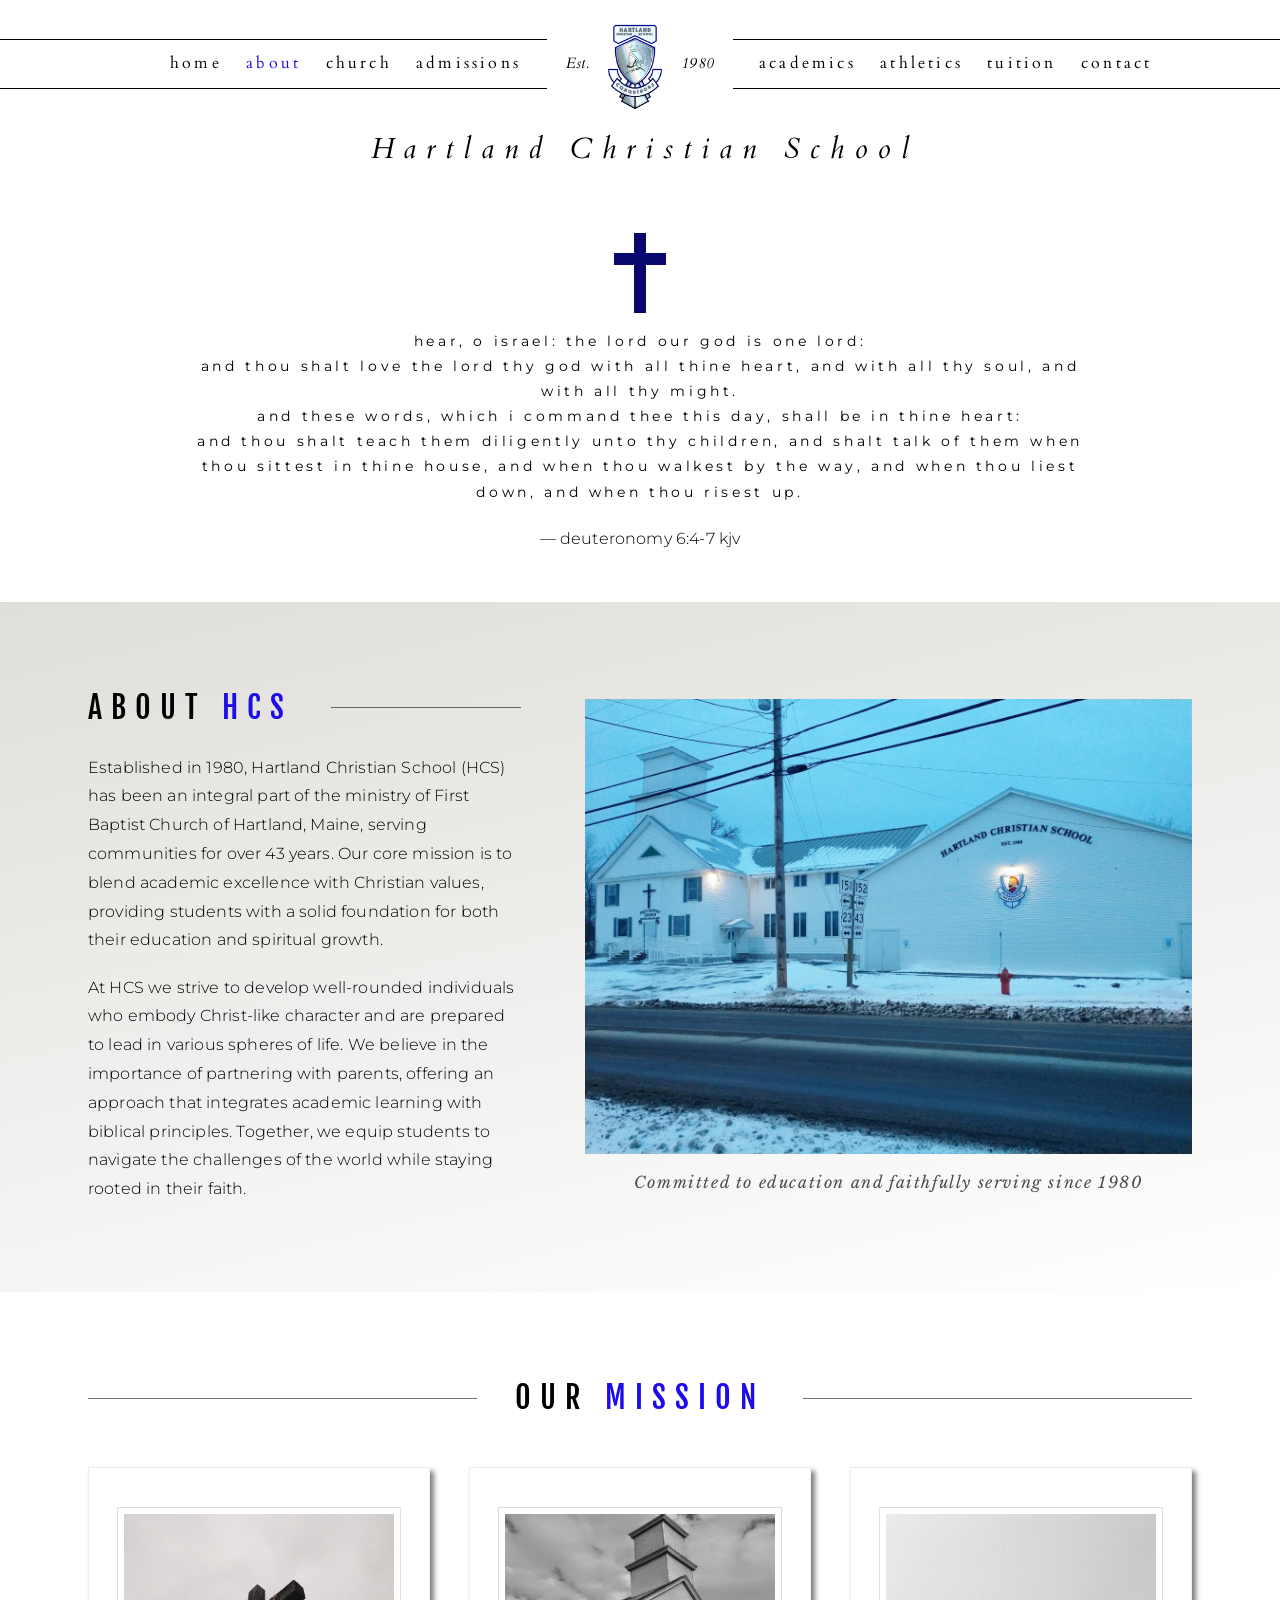
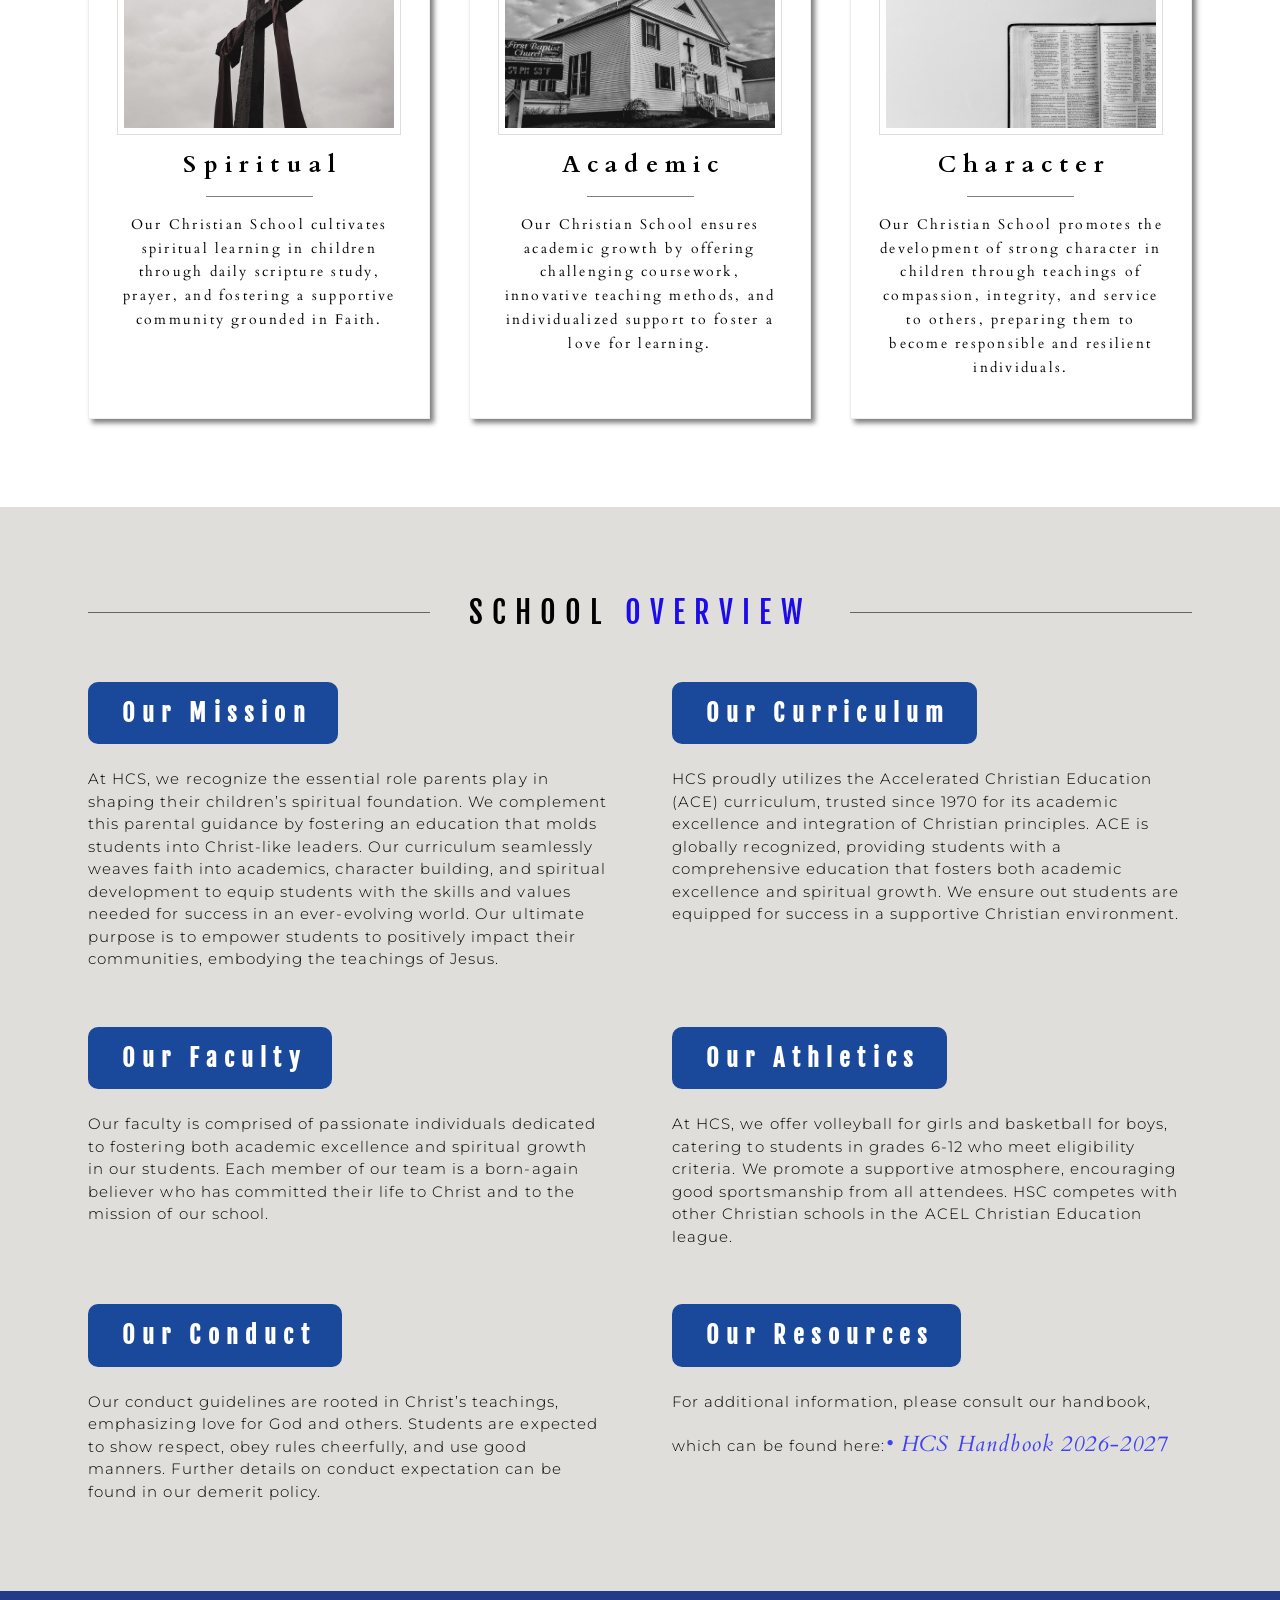
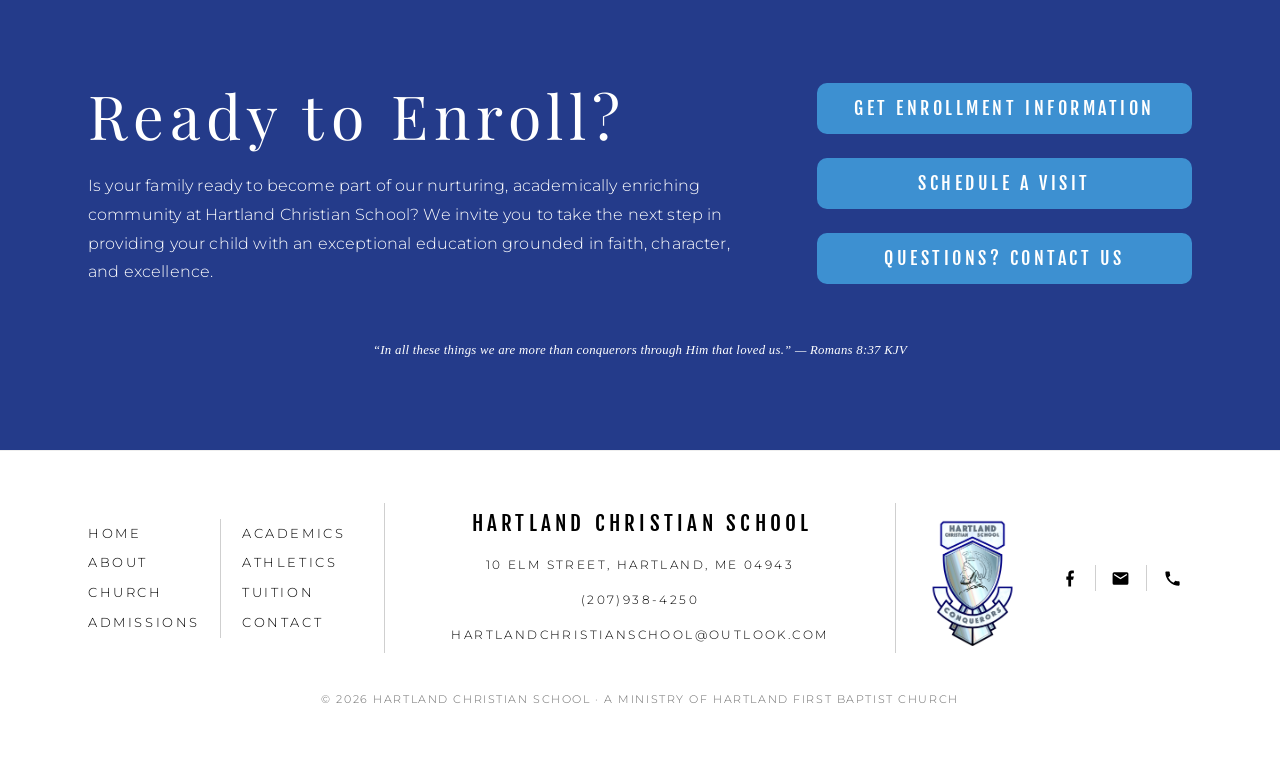
==== commit 8e711f68: "Correct Romans 8:37 to "more than conquerors" on every page The old site wrote "then" on every page " ====
--- a/about/index.html
+++ b/about/index.html
@@ -130,7 +130,7 @@
         <a class="btn btn--cta" href="/contact">questions? contact us</a>
       </div>
     </div>
-    <p class="cta__verse">&ldquo;In all these things we are more then conquerors through Him that loved us.&rdquo; &mdash; Romans 8:37 KJV</p>
+    <p class="cta__verse">&ldquo;In all these things we are more than conquerors through Him that loved us.&rdquo; &mdash; Romans 8:37 KJV</p>
   </div>
 </section>
 </main>
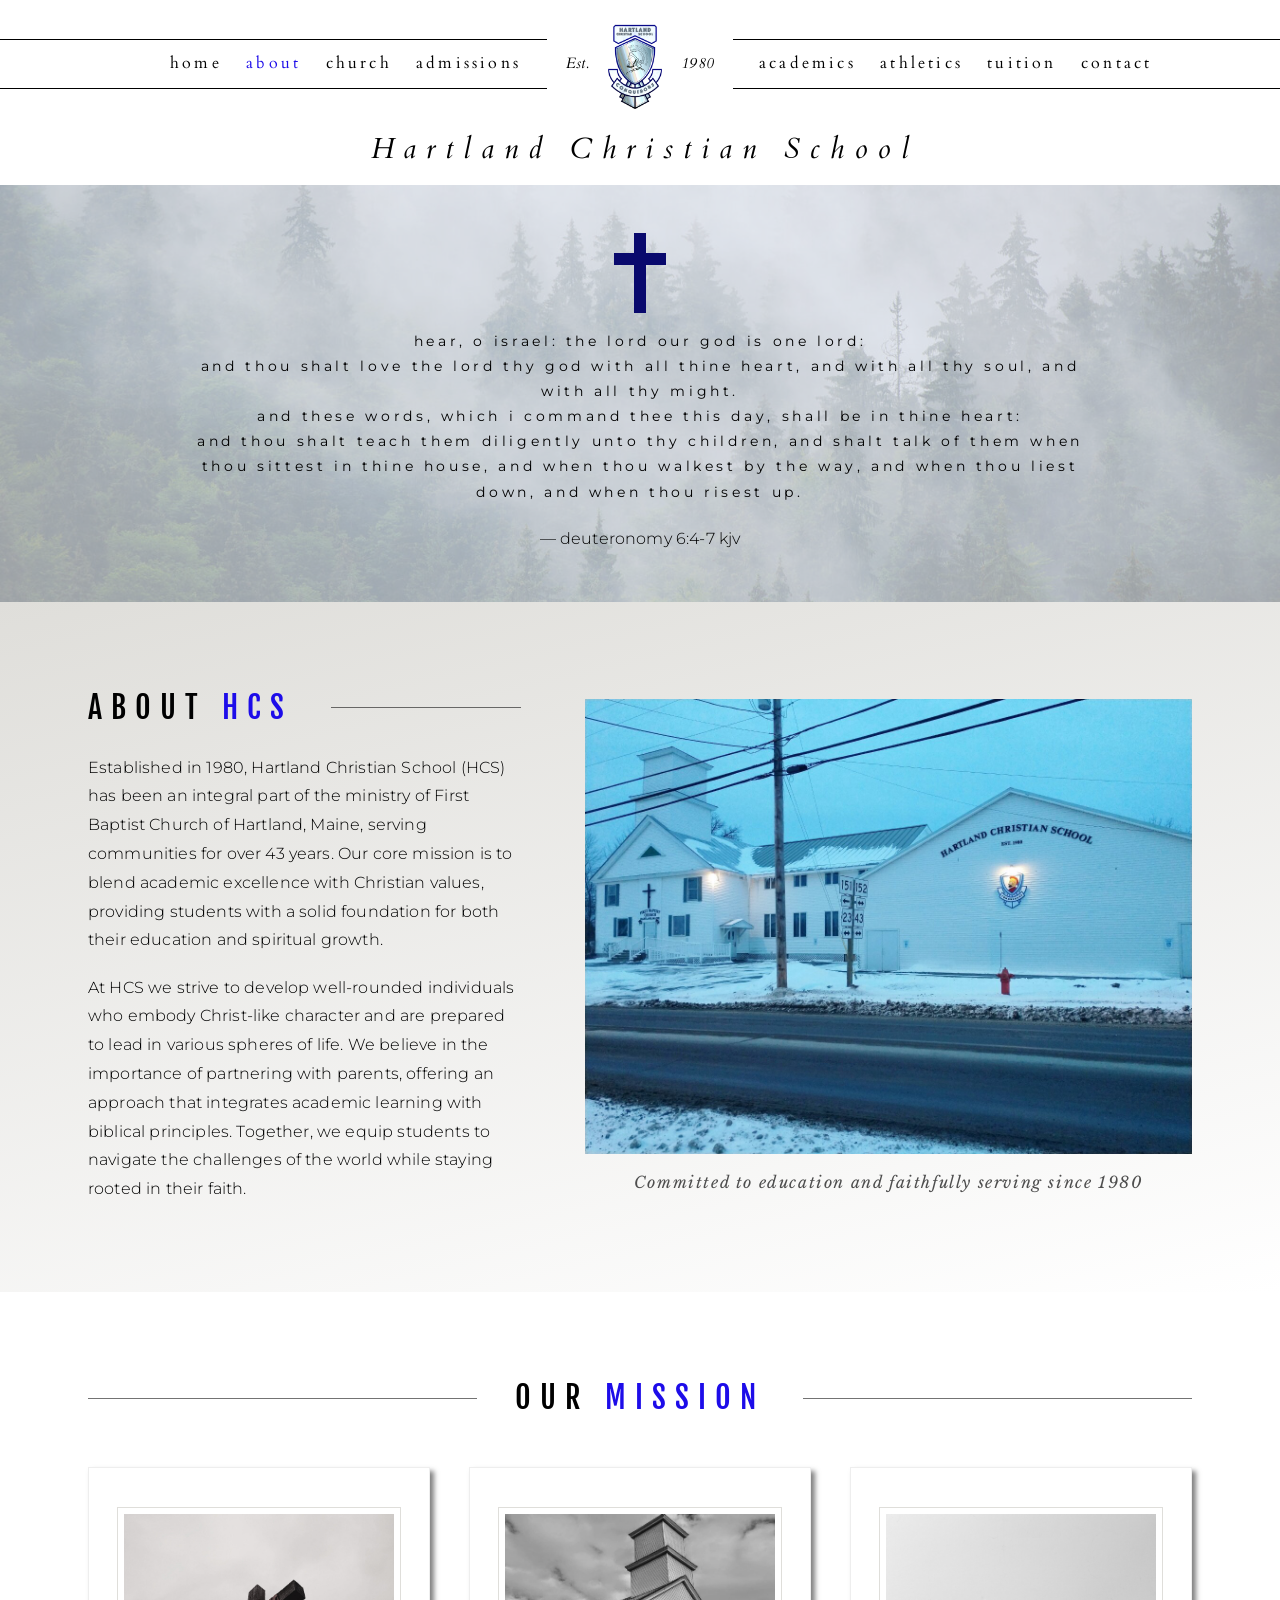
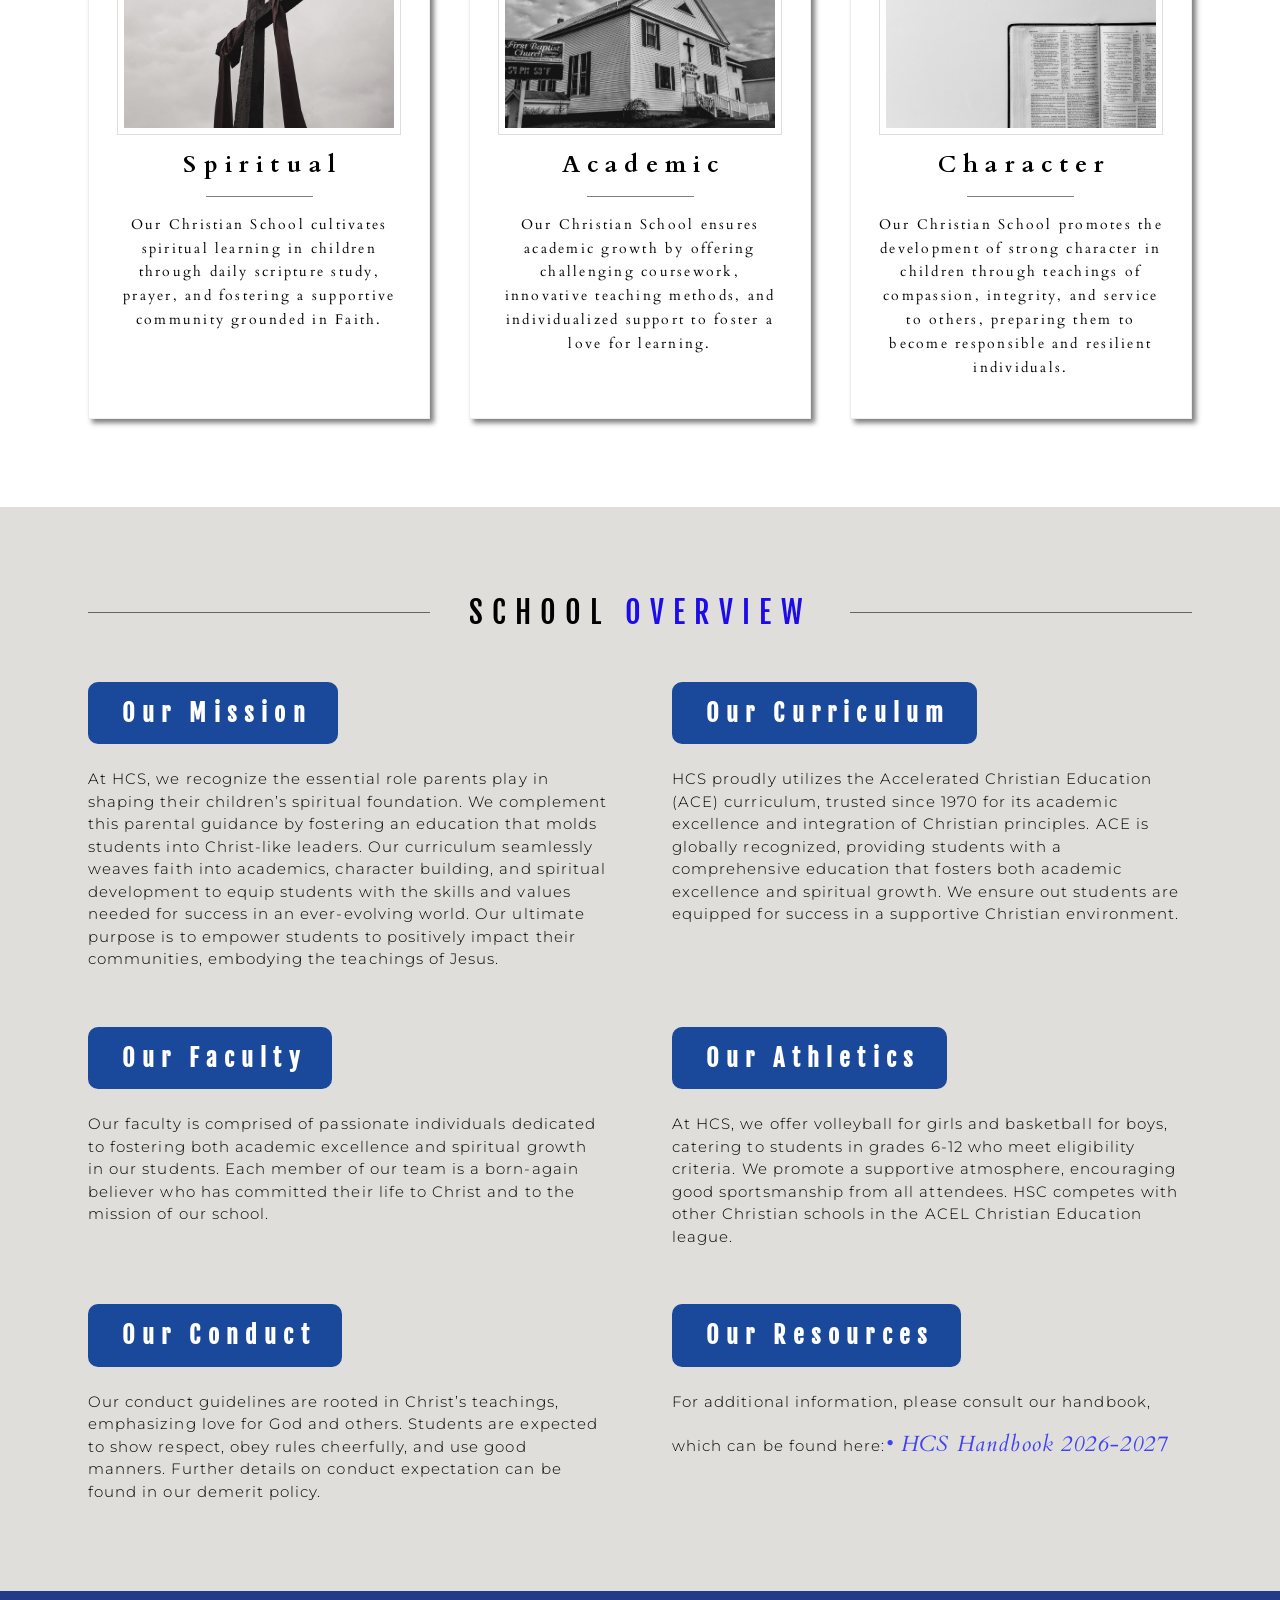
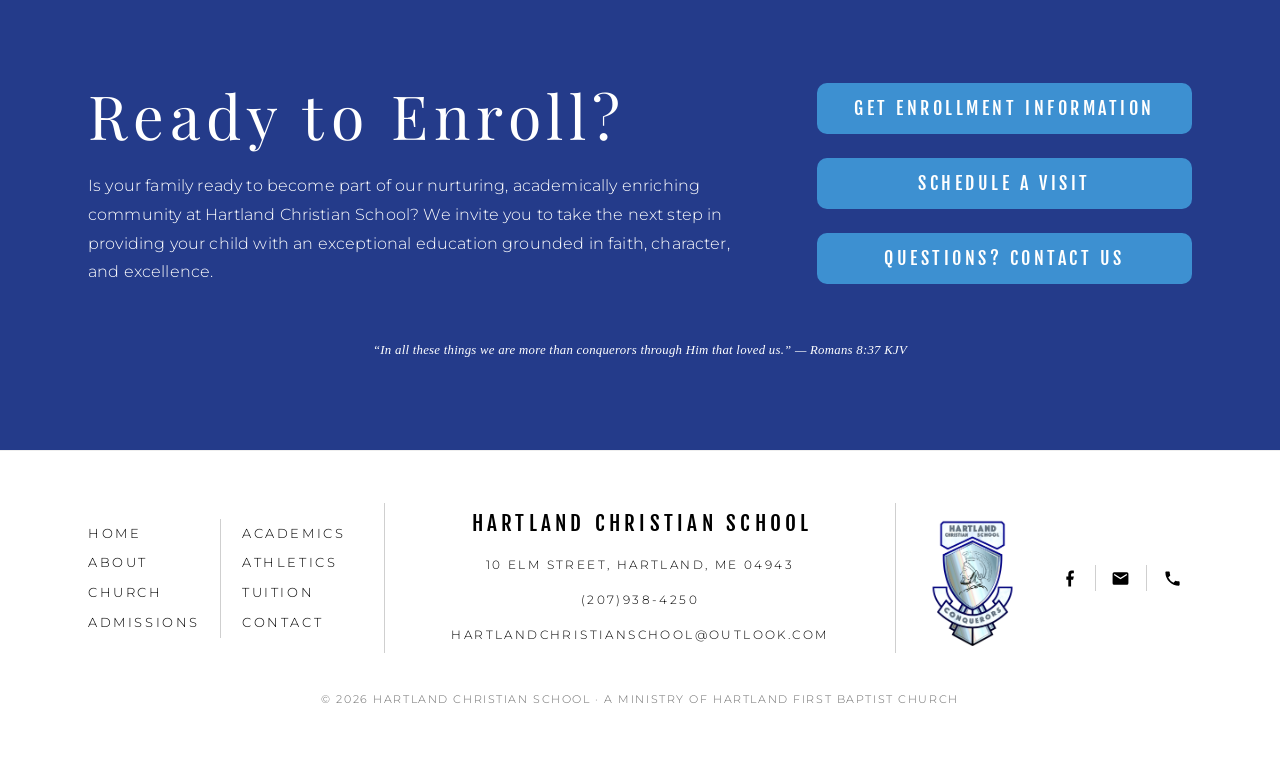
==== commit 940f8258: "Restore the section background photographs the rebuild dropped The original stores some backgrounds " ====
--- a/about/index.html
+++ b/about/index.html
@@ -39,7 +39,7 @@
   <a class="brand__name" href="/">Hartland Christian School</a>
 </header>
 <main id="main">
-<section class="section section--tight" aria-labelledby="verse-h">
+<section class="section section--tight section--photo" style="--bg:url('/assets/img/bg-scripture.jpg');--bg-opacity:.4" aria-labelledby="verse-h">
   <div class="wrap">
     <div class="verse-panel">
       <h2 id="verse-h" class="sr-only">Deuteronomy 6:4-7</h2>
--- a/assets/css/site.css
+++ b/assets/css/site.css
@@ -644,7 +644,37 @@
 .service-directions:hover .arw { transform: translateX(4px); }
 
 .banner-split { position: relative; display: grid; place-items: center; min-height: clamp(220px, 30vw, 320px); background: var(--navy); text-align: center; padding: clamp(2rem, 5vw, 3rem) var(--gutter); }
-.banner-split h2 { font-family: var(--f-display); font-weight: 400; color: #fff; letter-spacing: .3em; font-size: clamp(1.35rem, 3.4vw, 2.125rem); line-height: 1.4; text-indent: .3em; }
+.banner-split h2 { font-family: var(--f-display); font-weight: 400; color: #fff; letter-spacing: .3em; font-size: clamp(1.35rem, 3.4vw, 2.125rem); line-height: 1.4; text-indent: .3em; position: relative; z-index: 1; }
+/* photographic band: the picture carries it, with a scrim so the words hold */
+.banner-split--photo { background: #1a2540; overflow: hidden; }
+.banner-split--photo::before {
+  content: ""; position: absolute; inset: 0; z-index: 0;
+  background-image: var(--bg); background-size: cover; background-position: center;
+}
+.banner-split--photo::after {
+  content: ""; position: absolute; inset: 0; z-index: 0;
+  background: rgba(20, 34, 68, .45);
+}
+
+/* A faded photograph behind a section. The image sits in a pseudo-element at
+   its own opacity so the content above keeps full contrast. */
+.section--photo { position: relative; isolation: isolate; overflow: hidden; }
+.section--photo::before {
+  content: ""; position: absolute; inset: 0; z-index: -1;
+  background-image: var(--bg); background-size: cover; background-position: center;
+  opacity: var(--bg-opacity, .2);
+}
+.section--photo > * { position: relative; }
+
+/* Each missionary slide sits on a faded photograph of where they serve. The
+   image is a pseudo-element at 20% (50% on the opening verse) so it reads as
+   scenery rather than competing with the family. */
+.mission-slide--bg { position: relative; isolation: isolate; padding: clamp(1.5rem, 3vw, 2.5rem); }
+.mission-slide--bg::before {
+  content: ""; position: absolute; inset: 0; z-index: -1;
+  background-image: var(--bg); background-size: cover; background-position: center;
+  opacity: var(--bg-opacity, .2);
+}
 
 .mission-slide { display: grid; gap: clamp(1.5rem, 4vw, 3rem); align-items: center; grid-template-columns: minmax(0, 1fr); }
 @media (min-width: 860px) { .mission-slide { grid-template-columns: minmax(0, 1fr) minmax(0, 1fr); } }
@@ -664,7 +694,7 @@
 .team-slide { text-align: center; }
 .team-slide h3 { font-family: var(--f-display); font-size: clamp(1.75rem, 4vw, 2.75rem); letter-spacing: .06em; color: var(--olive); line-height: 1.2; }
 .team-slide__media { margin-top: clamp(1.5rem, 3vw, 2.25rem); }
-.team-slide__media img { width: 100%; aspect-ratio: 1039 / 636; object-fit: cover; }
+.team-slide__media img { width: 100%; aspect-ratio: 1800 / 1286; object-fit: cover; }
 .team-slide__caption { margin-top: 1.5rem; font-family: var(--f-body); font-weight: 600; text-transform: uppercase; letter-spacing: .2em; font-size: .9rem; line-height: 1.9; color: var(--forest); }
 .collage { display: grid; gap: 1rem; grid-template-columns: repeat(2, minmax(0, 1fr)); margin-top: clamp(1.5rem, 3vw, 2.25rem); }
 @media (min-width: 780px) { .collage { grid-template-columns: repeat(3, minmax(0, 1fr)); } }
@@ -675,7 +705,7 @@
 .athletics-lede { display: grid; gap: clamp(2rem, 5vw, 3.5rem); grid-template-columns: minmax(0, 1fr); align-items: start; }
 @media (min-width: 900px) { .athletics-lede { grid-template-columns: minmax(0, 7fr) minmax(0, 5fr); } }
 .athletics-lede__media { background: #fff; padding: 10px; border: 1px solid var(--grey); }
-.athletics-lede__media img { width: 100%; aspect-ratio: 408 / 574; object-fit: cover; }
+.athletics-lede__media img { width: 100%; height: auto; object-fit: contain; }
 
 /* =========================================================== tuition page */
 .tuition-note { max-width: 940px; margin-inline: auto; }
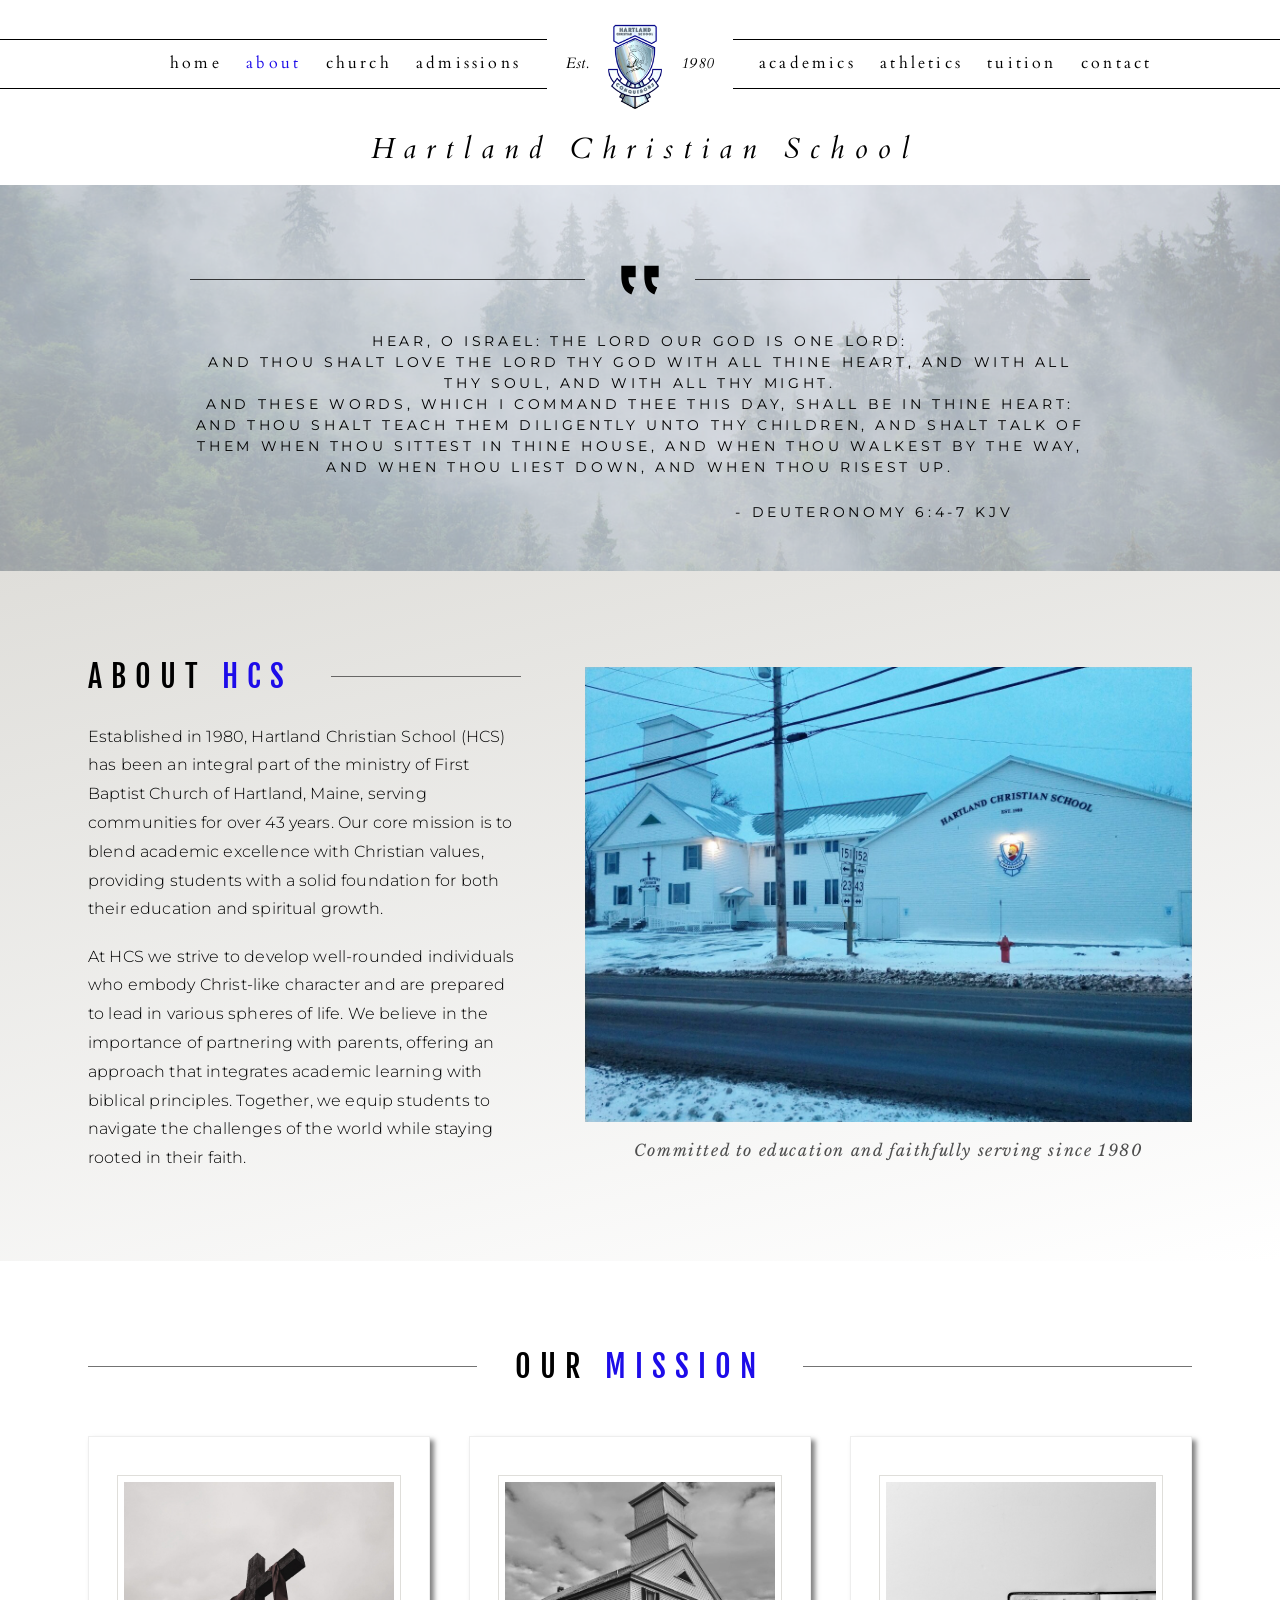
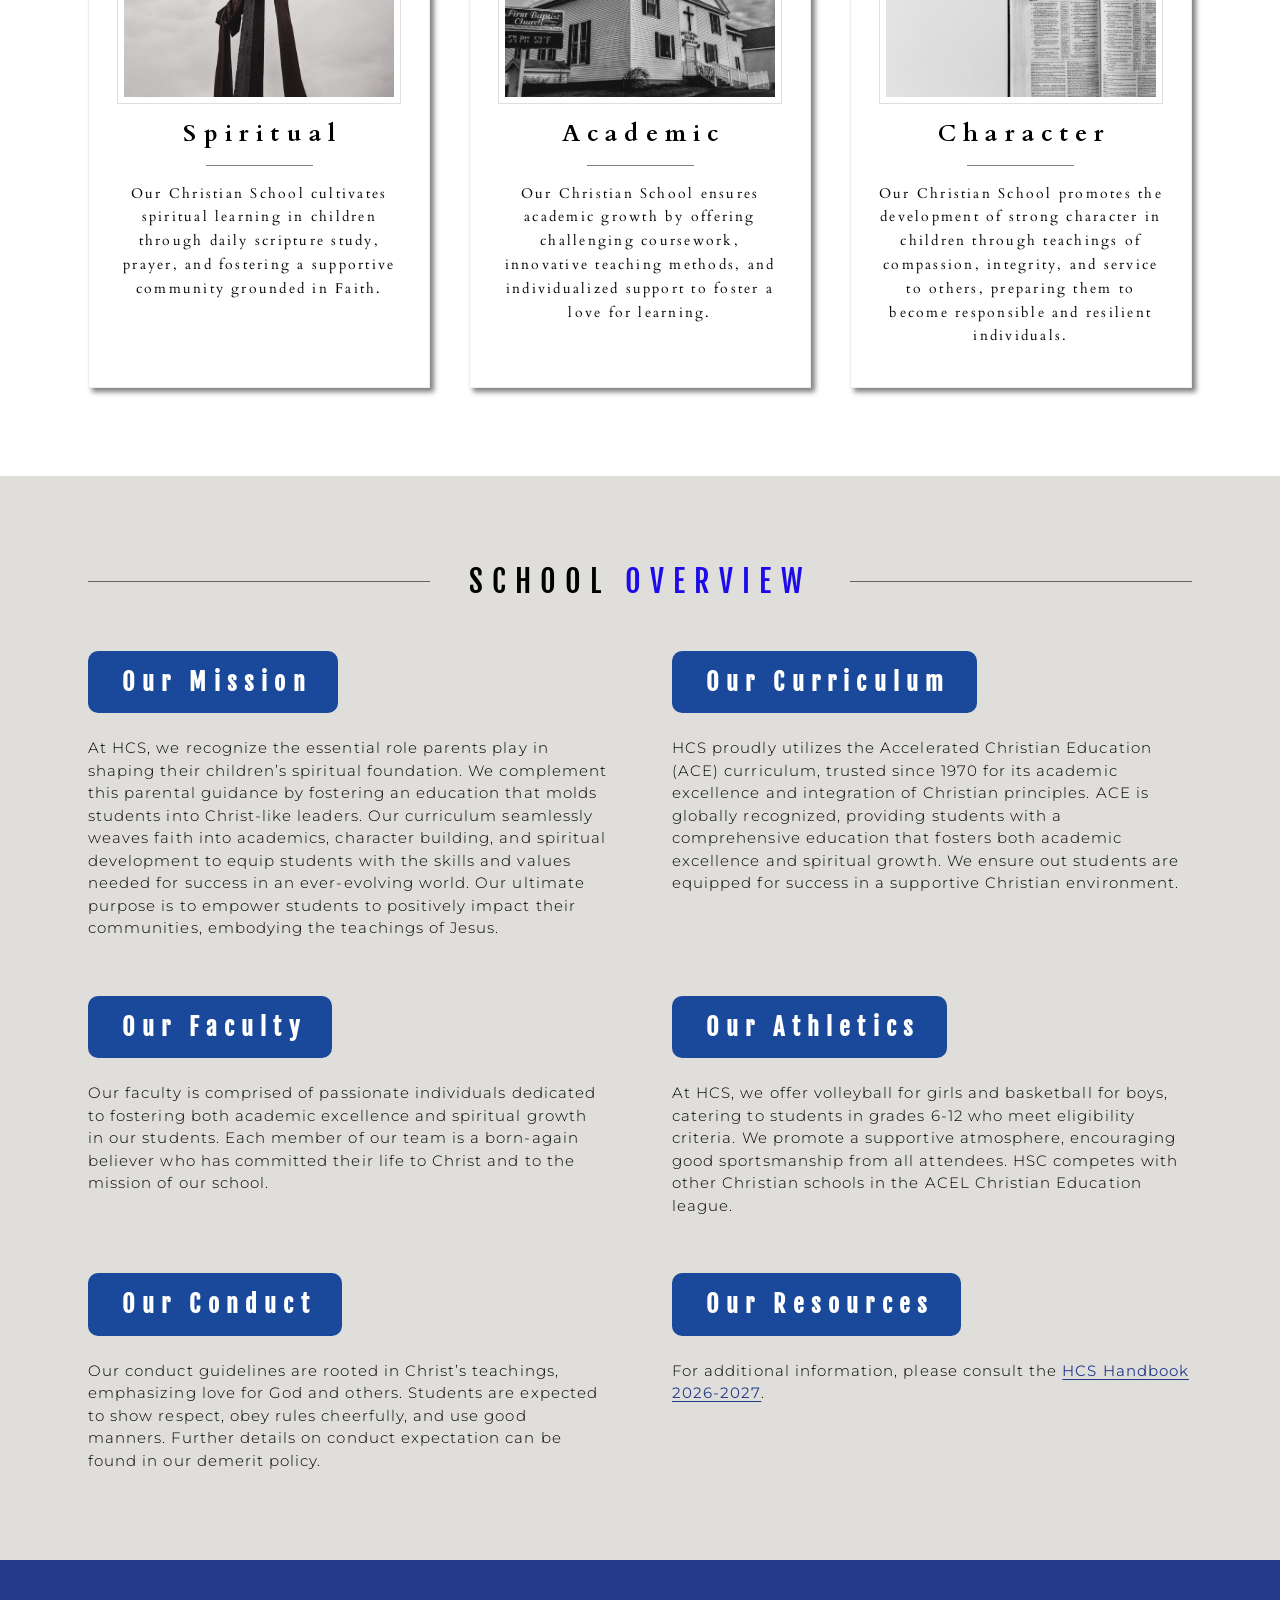
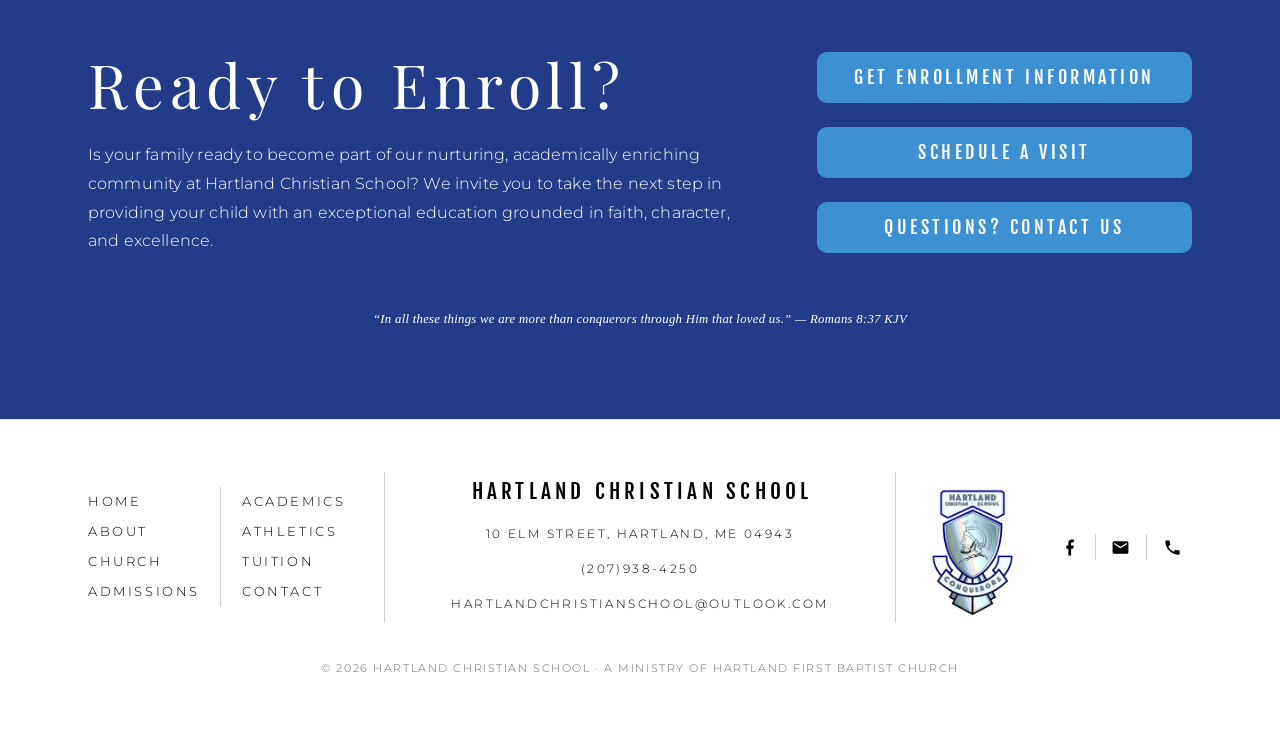
==== commit b898e32d: "Match the about scripture panel, and settle the handbook link inline The Deuteronomy panel used a na" ====
--- a/about/index.html
+++ b/about/index.html
@@ -43,12 +43,12 @@
   <div class="wrap">
     <div class="verse-panel">
       <h2 id="verse-h" class="sr-only">Deuteronomy 6:4-7</h2>
-      <span class="verse-panel__mark" aria-hidden="true"><svg viewBox="0 0 32 40" aria-hidden="true" fill="currentColor"><path d="M13 0h6v10h10v6H19v24h-6V16H3v-6h10z"/></svg></span>
-      <p>hear, o israel: the lord our god is one lord:<br>
+      <div class="rule-mark" aria-hidden="true"><span class="rule-mark__glyph"><svg viewBox="0 0 32 32" aria-hidden="true" fill="currentColor"><path d="M13 6v8H8c0 4 1 6 4 7l-2 5c-5-2-7-6-7-13V6zm16 0v8h-5c0 4 1 6 4 7l-2 5c-5-2-7-6-7-13V6z"/></svg></span></div>
+      <p class="verse-caps verse-caps--lg">hear, o israel: the lord our god is one lord:<br>
       and thou shalt love the lord thy god with all thine heart, and with all thy soul, and with all thy might.<br>
       and these words, which i command thee this day, shall be in thine heart:<br>
       and thou shalt teach them diligently unto thy children, and shalt talk of them when thou sittest in thine house, and when thou walkest by the way, and when thou liest down, and when thou risest up.</p>
-      <cite>&mdash; deuteronomy 6:4-7 kjv</cite>
+      <p class="verse-caps verse-caps--lg verse-caps__ref">- deuteronomy 6:4-7 kjv</p>
     </div>
   </div>
 </section>
@@ -112,7 +112,7 @@
   <p>Our conduct guidelines are rooted in Christ&rsquo;s teachings, emphasizing love for God and others. Students are expected to show respect, obey rules cheerfully, and use good manners. Further details on conduct expectation can be found in our demerit policy.</p>
 </div><div class="overview__item">
   <h3><span class="pill">Our Resources</span></h3>
-  <p>For additional information, please consult our handbook, which can be found here:<a class="doc-link" href="/handbook">HCS Handbook 2026-2027</a></p>
+  <p>For additional information, please consult the <a class="doc-link" href="/handbook">HCS Handbook 2026-2027</a>.</p>
 </div></div>
   </div>
 </section>
--- a/assets/css/site.css
+++ b/assets/css/site.css
@@ -438,18 +438,14 @@
   text-align: center; color: var(--ink);
   max-width: 768px; margin: 1.75rem auto 0;
 }
+.verse-caps--lg { font-size: clamp(.75rem, 1.5vw, .875rem); max-width: 900px; }
 .verse-caps__ref { margin-top: 1.5rem; }
 @media (min-width: 760px) { .verse-caps__ref { text-align: right; padding-right: clamp(0rem, 6vw, 6rem); } }
 .page-title p { margin-top: 1.75rem; text-align: center; }
 
 /* scripture panel */
 .verse-panel { max-width: 900px; margin-inline: auto; text-align: center; }
-.verse-panel__mark { display: block; margin: 0 auto 1rem; width: 64px; color: var(--blue-deep); }
-.verse-panel p {
-  font-family: var(--f-body); font-weight: 400; font-size: .875rem;
-  letter-spacing: .26em; line-height: 1.8; text-align: center;
-}
-.verse-panel cite { display: block; margin-top: 1.25rem; font-style: normal; }
+
 
 .verse-card { background: #fff; padding: clamp(1.5rem, 4vw, 2rem); max-width: 480px; }
 /* translucent card floated over the photograph, as on the original */
@@ -496,12 +492,12 @@
   font-size: clamp(1.05rem, 2vw, 1.5rem); line-height: 1.2; padding: .7em 1.1em; text-align: center;
 }
 .overview__item p { margin-top: 1.5rem; font-size: .9375rem; line-height: 1.5; letter-spacing: .07em; text-align: left; }
+/* Reads inline at the surrounding text size — no bullet, no size jump. */
 .doc-link {
-  display: inline-block; margin-top: 1rem; font-family: var(--f-script); font-style: italic;
-  font-size: 1.35rem; color: var(--blue-link); text-decoration: none;
-}
-.doc-link:hover { text-decoration: underline; }
-.doc-link::before { content: "• "; }
+  color: var(--navy); font-weight: 400; text-decoration: underline;
+  text-underline-offset: 3px; text-decoration-thickness: 1px; transition: color .25s;
+}
+.doc-link:hover { color: var(--blue-accent); }
 
 /* ======================================================= accordion (faith) */
 .accordion { border-top: 1px solid rgba(0,0,0,.35); }
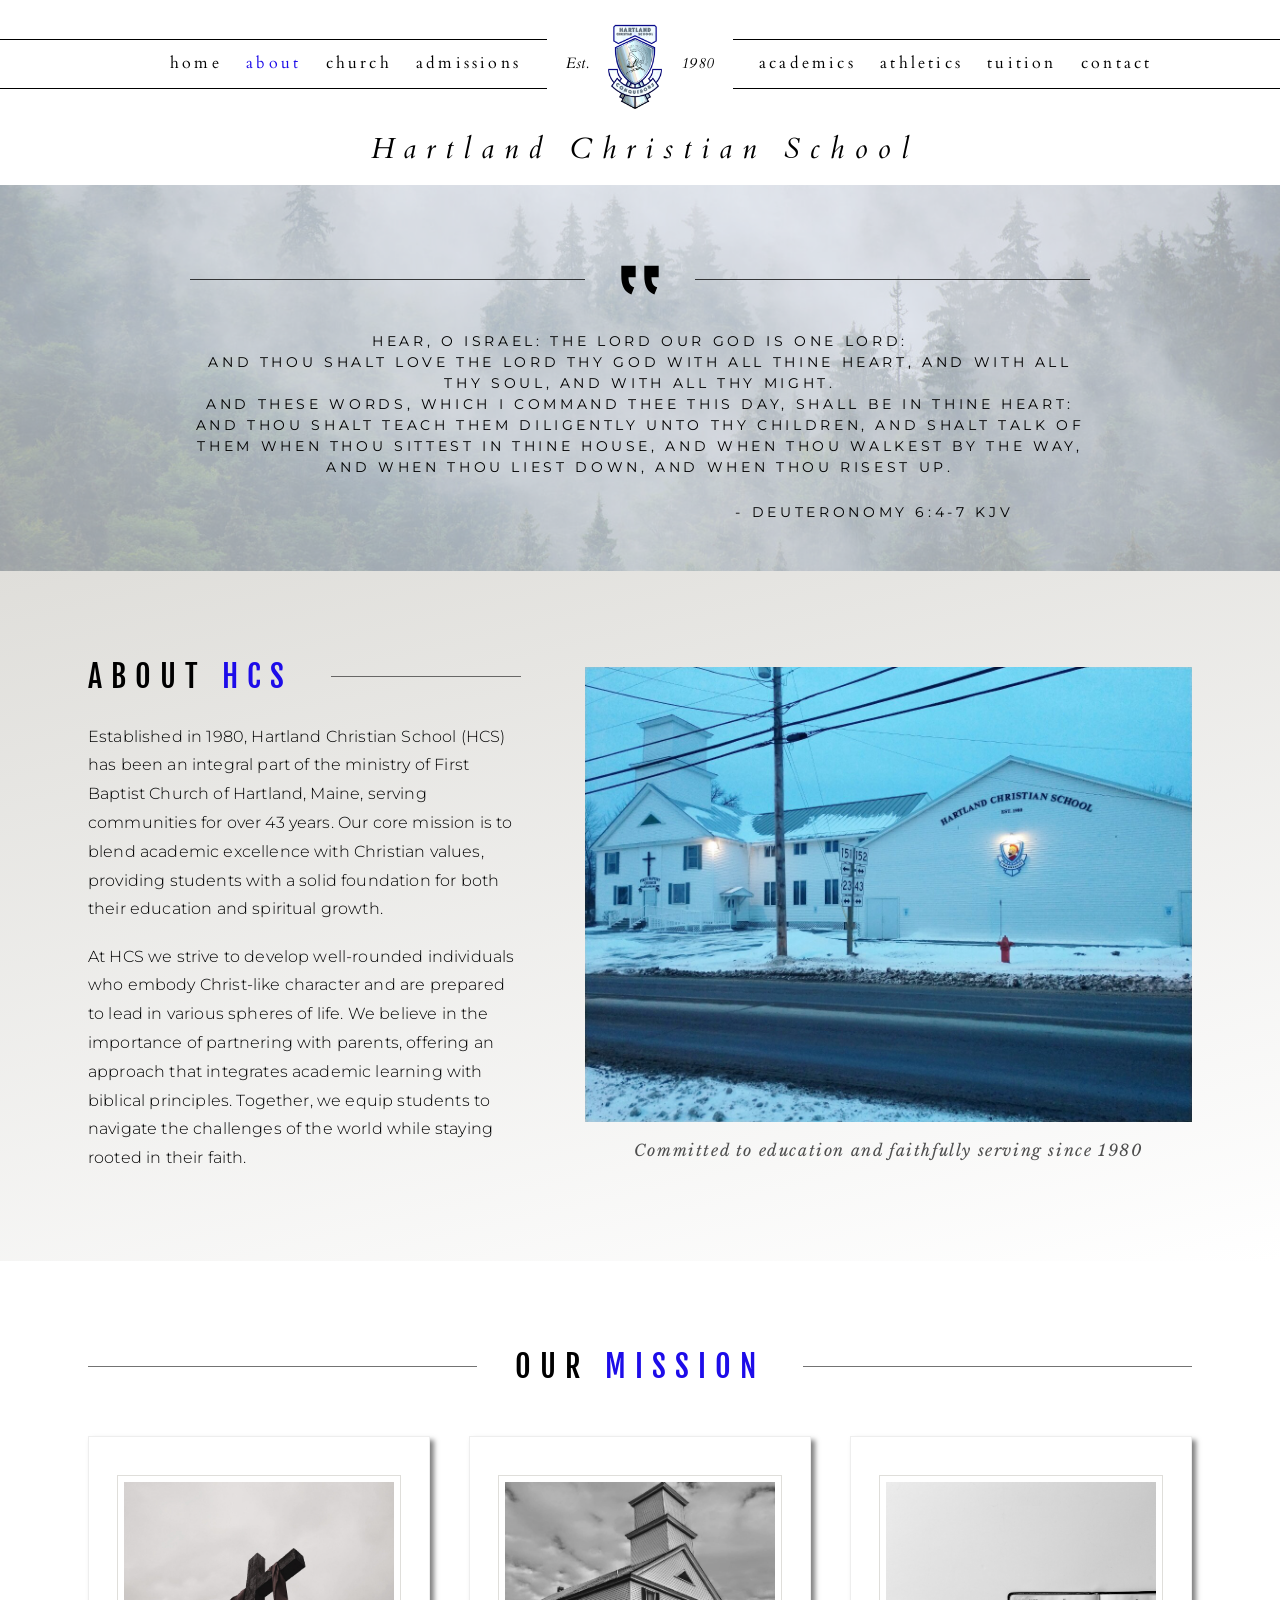
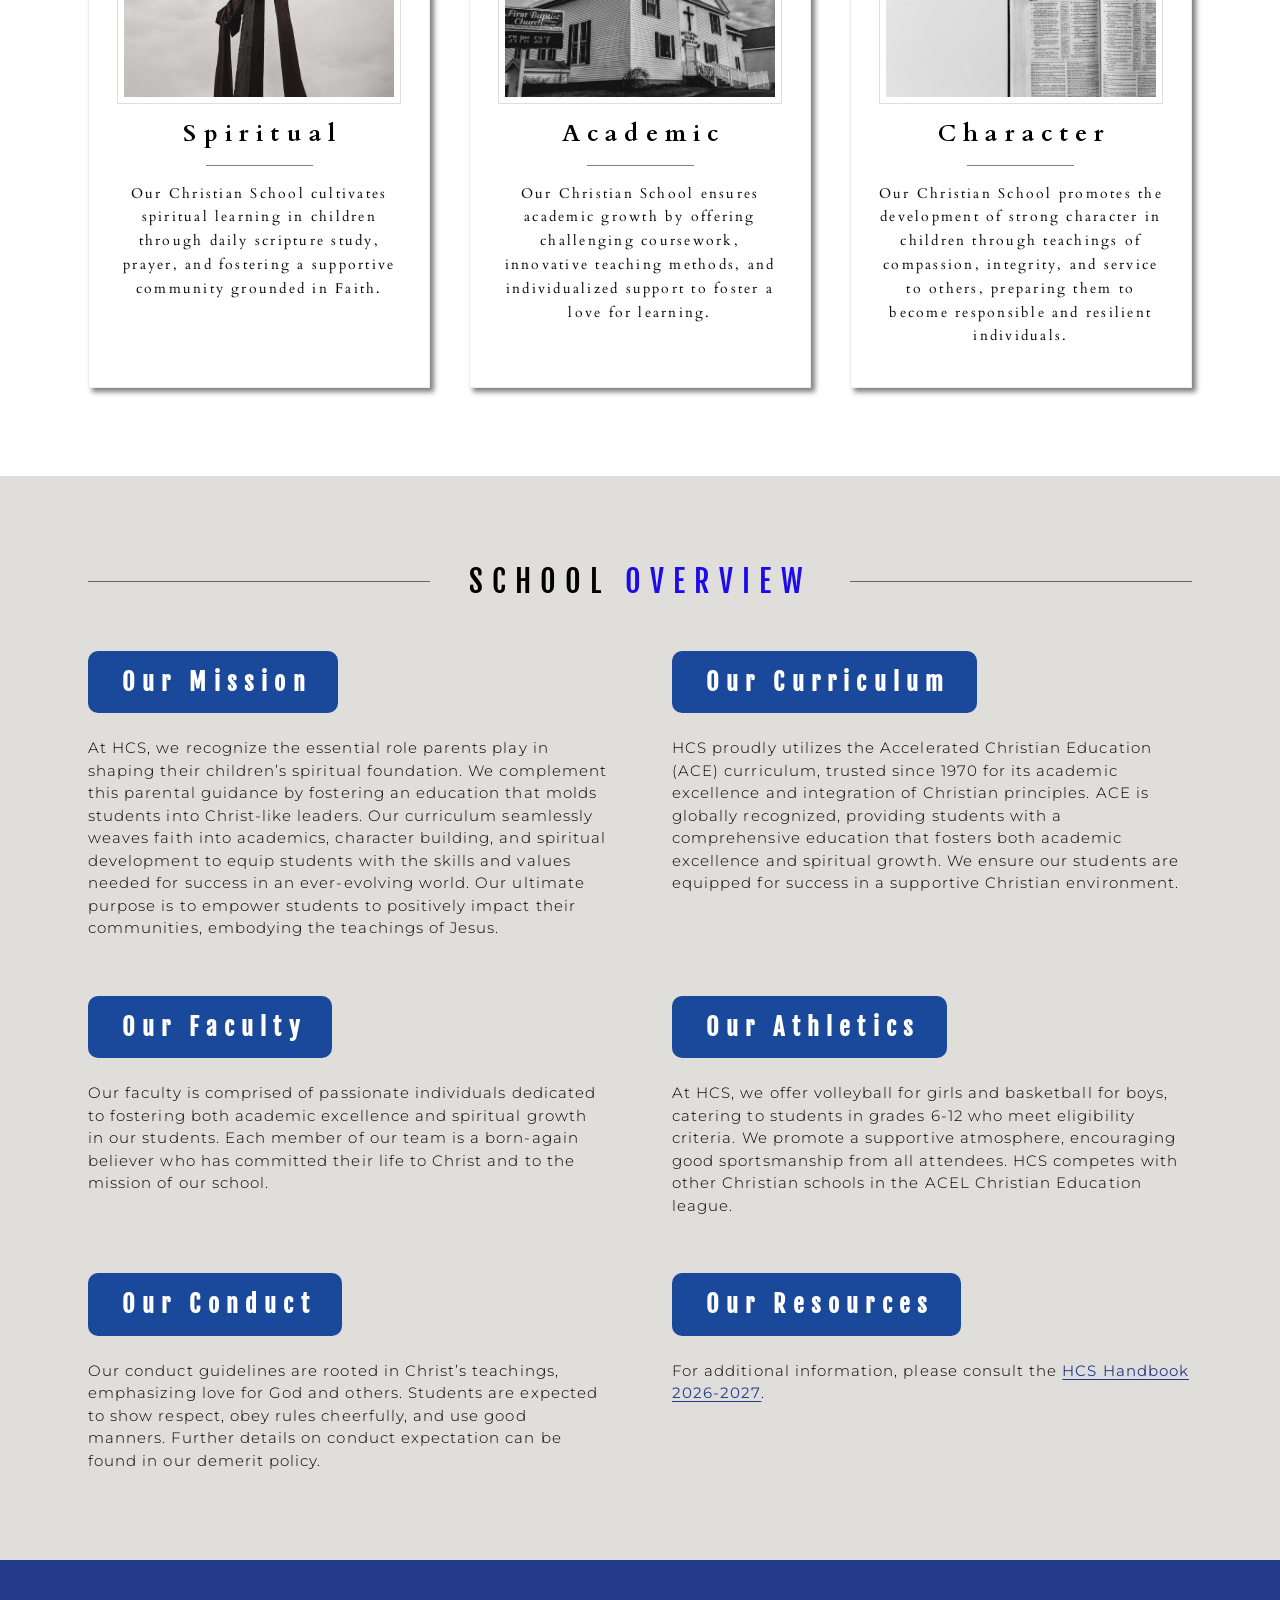
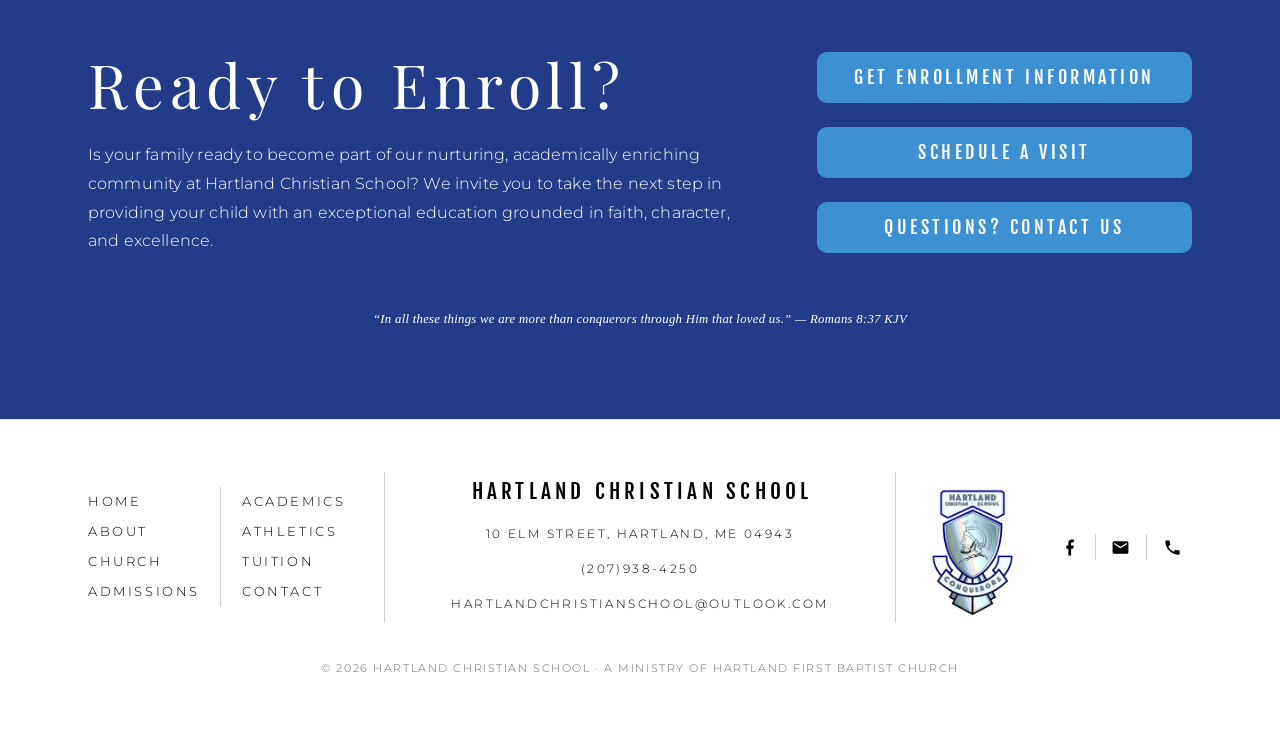
==== commit 832228e2: "Set the athletics title black and correct twelve copy errors The ATHLETICS heading was blue, matchin" ====
--- a/about/index.html
+++ b/about/index.html
@@ -100,13 +100,13 @@
   <p>At HCS, we recognize the essential role parents play in shaping their children&rsquo;s spiritual foundation. We complement this parental guidance by fostering an education that molds students into Christ-like leaders. Our curriculum seamlessly weaves faith into academics, character building, and spiritual development to equip students with the skills and values needed for success in an ever-evolving world. Our ultimate purpose is to empower students to positively impact their communities, embodying the teachings of Jesus.</p>
 </div><div class="overview__item">
   <h3><span class="pill">Our Curriculum</span></h3>
-  <p>HCS proudly utilizes the Accelerated Christian Education (ACE) curriculum, trusted since 1970 for its academic excellence and integration of Christian principles. ACE is globally recognized, providing students with a comprehensive education that fosters both academic excellence and spiritual growth. We ensure out students are equipped for success in a supportive Christian environment.</p>
+  <p>HCS proudly utilizes the Accelerated Christian Education (ACE) curriculum, trusted since 1970 for its academic excellence and integration of Christian principles. ACE is globally recognized, providing students with a comprehensive education that fosters both academic excellence and spiritual growth. We ensure our students are equipped for success in a supportive Christian environment.</p>
 </div><div class="overview__item">
   <h3><span class="pill">Our Faculty</span></h3>
   <p>Our faculty is comprised of passionate individuals dedicated to fostering both academic excellence and spiritual growth in our students. Each member of our team is a born-again believer who has committed their life to Christ and to the mission of our school.</p>
 </div><div class="overview__item">
   <h3><span class="pill">Our Athletics</span></h3>
-  <p>At HCS, we offer volleyball for girls and basketball for boys, catering to students in grades 6-12 who meet eligibility criteria. We promote a supportive atmosphere, encouraging good sportsmanship from all attendees. HSC competes with other Christian schools in the ACEL Christian Education league.</p>
+  <p>At HCS, we offer volleyball for girls and basketball for boys, catering to students in grades 6-12 who meet eligibility criteria. We promote a supportive atmosphere, encouraging good sportsmanship from all attendees. HCS competes with other Christian schools in the ACEL Christian Education league.</p>
 </div><div class="overview__item">
   <h3><span class="pill">Our Conduct</span></h3>
   <p>Our conduct guidelines are rooted in Christ&rsquo;s teachings, emphasizing love for God and others. Students are expected to show respect, obey rules cheerfully, and use good manners. Further details on conduct expectation can be found in our demerit policy.</p>
--- a/assets/css/site.css
+++ b/assets/css/site.css
@@ -415,7 +415,7 @@
 }
 .page-title h1 em { font-style: normal; color: var(--blue-accent); }
 .page-title--ink  { --title-color: var(--ink);  --title-size: clamp(1.75rem, 4.4vw, 2.875rem); }
-.page-title--blue { --title-color: #4444e5;     --title-size: clamp(1.75rem, 4.4vw, 2.875rem); }
+.page-title--blue { --title-color: var(--ink);  --title-size: clamp(1.75rem, 4.4vw, 2.875rem); }
 /* the contact heading keeps the serif display face, black, at a smaller size */
 .page-title--serif h1 {
   font-family: var(--f-display); text-transform: none; letter-spacing: .1em;
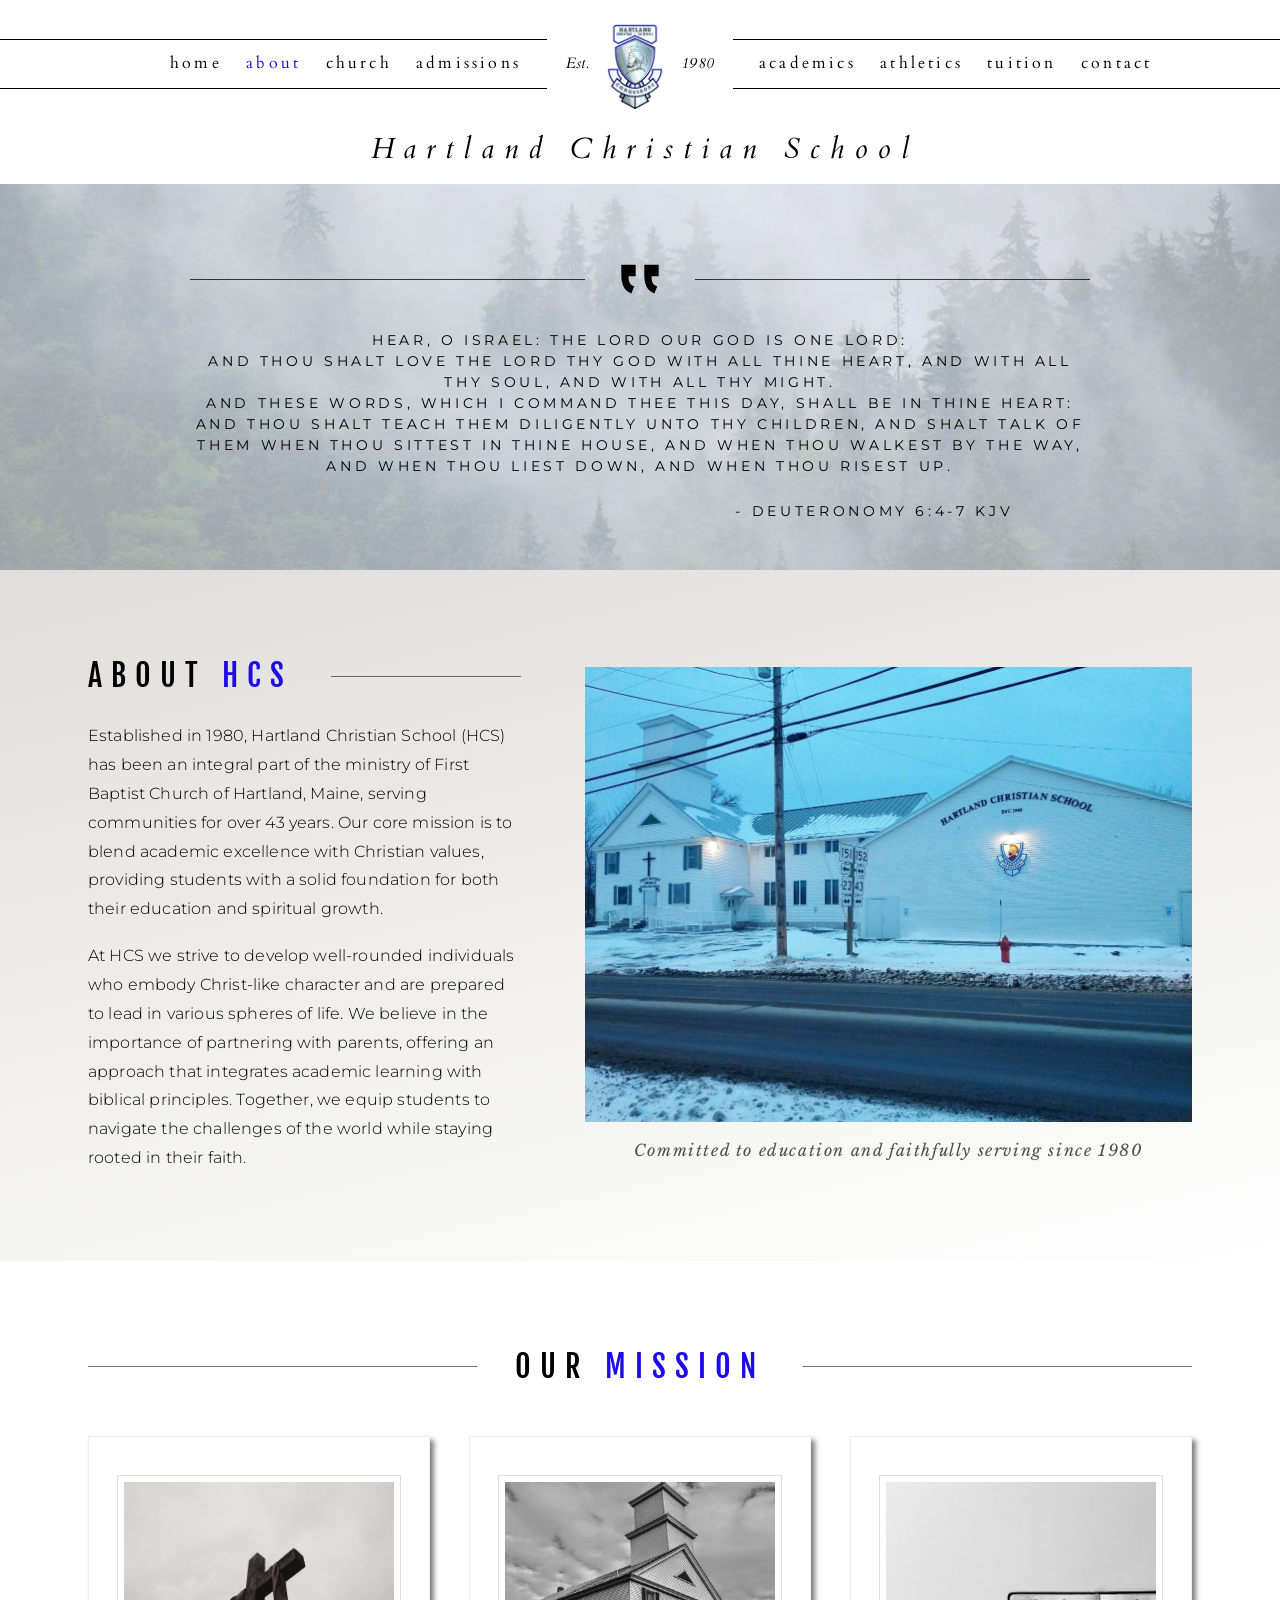
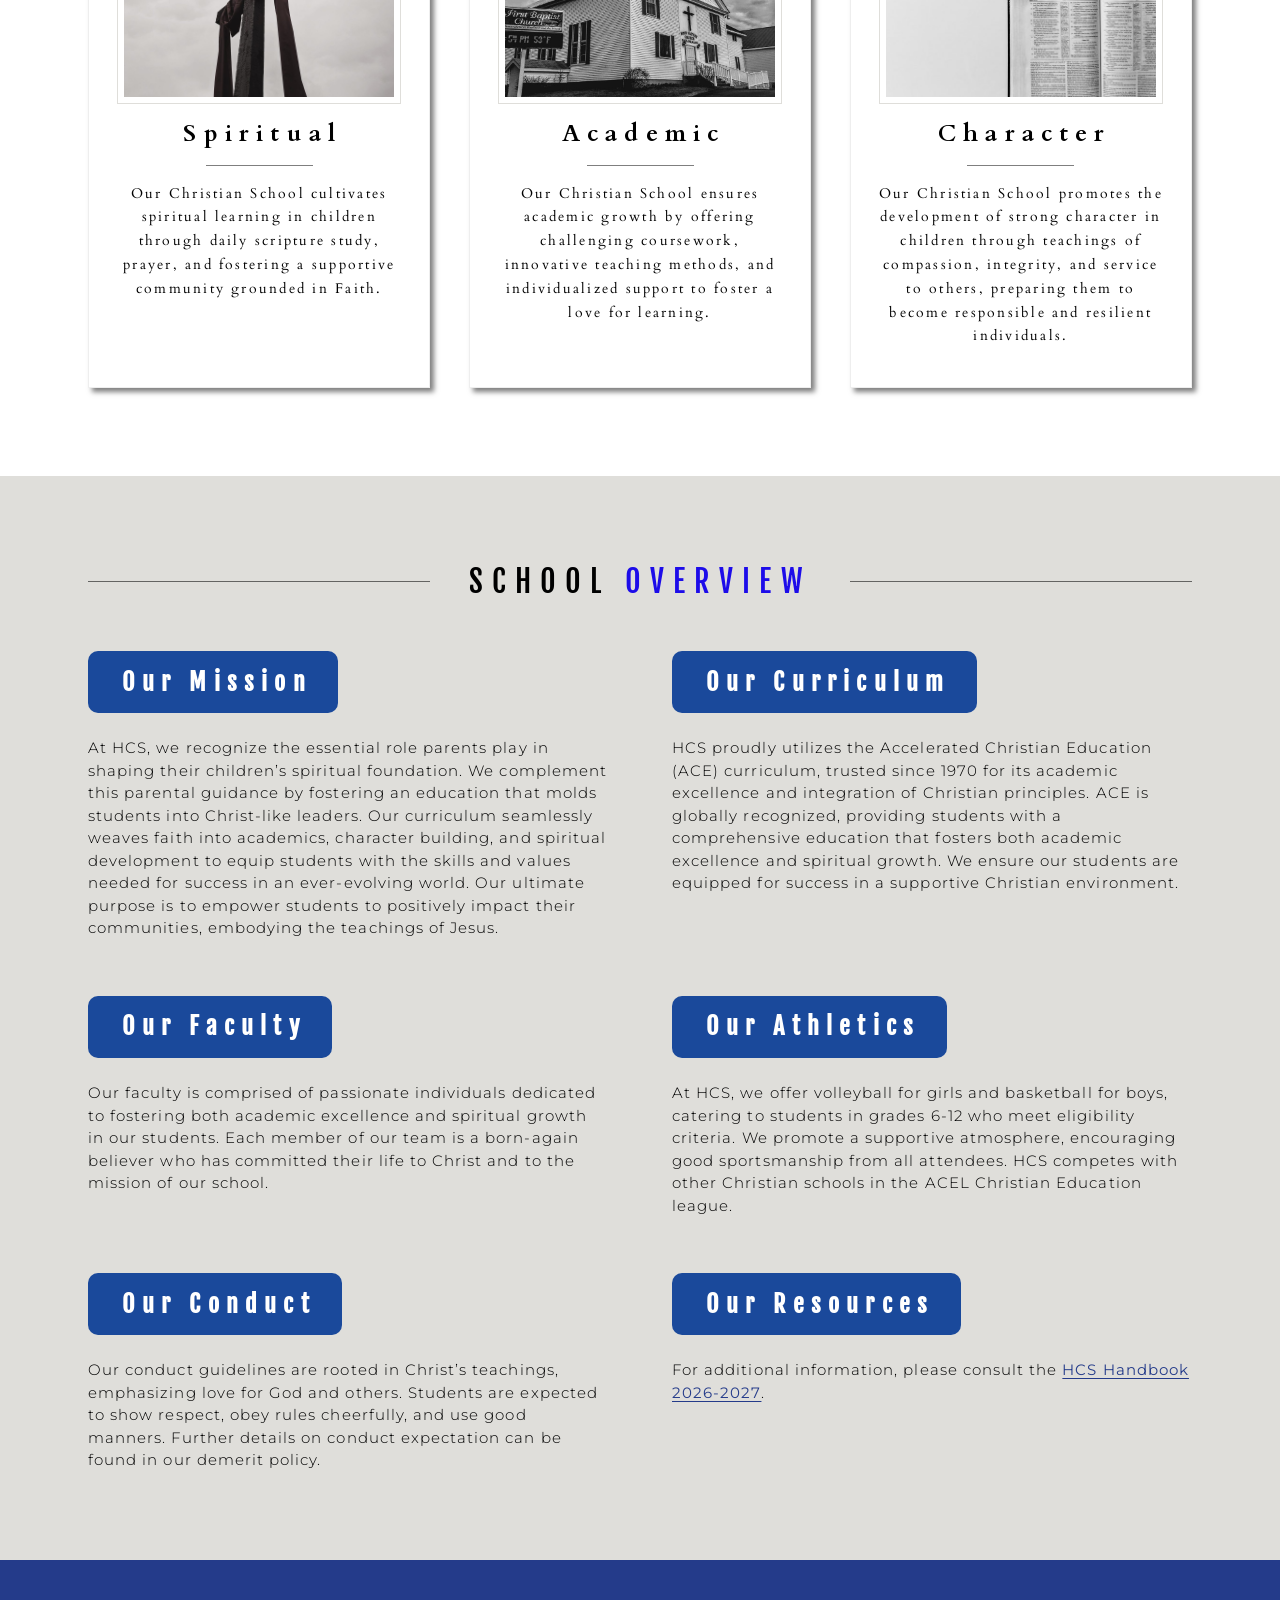
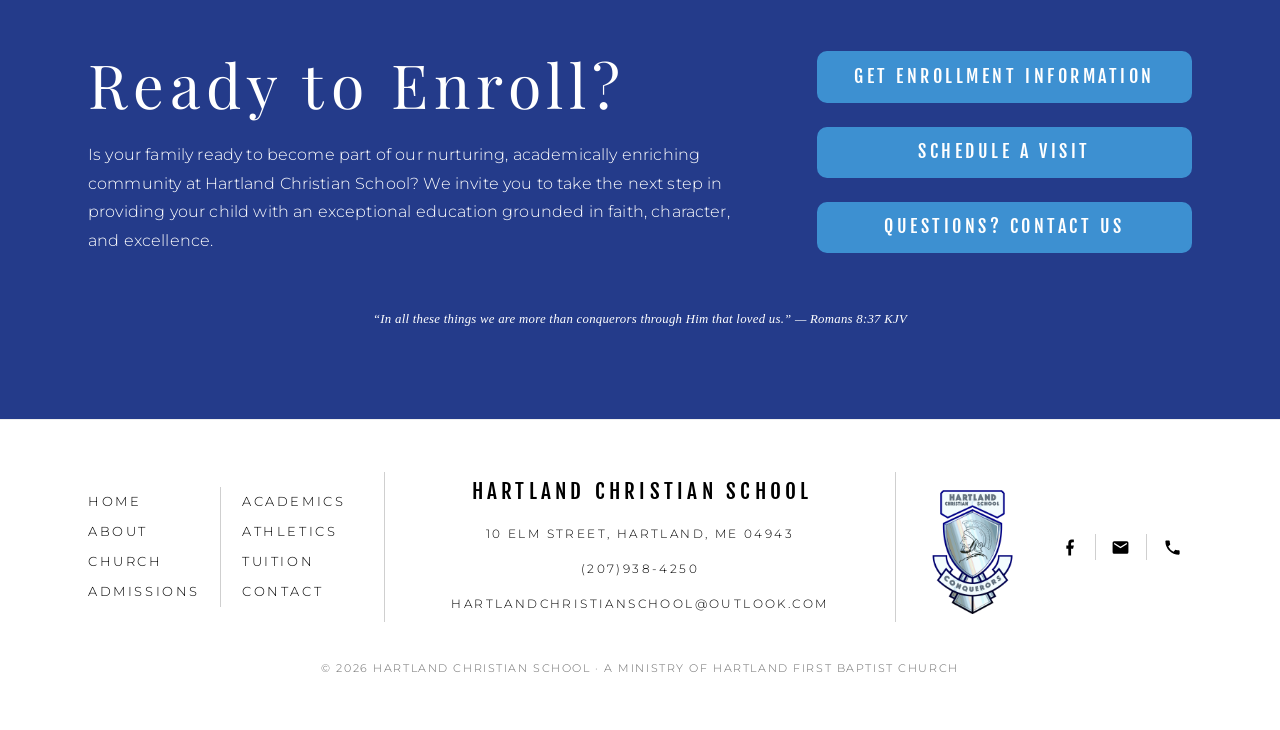
==== commit 52f0c669: "Cut page weight by up to 14x; the site was slow because of images Deployed on Vercel the site felt s" ====
--- a/about/index.html
+++ b/about/index.html
@@ -18,7 +18,7 @@
 <link rel="preconnect" href="https://fonts.googleapis.com">
 <link rel="preconnect" href="https://fonts.gstatic.com" crossorigin>
 <link rel="stylesheet" href="https://fonts.googleapis.com/css2?family=Cardo:ital,wght@0,400;1,400&amp;family=Fjalla+One&amp;family=Libre+Baskerville:ital@0;1&amp;family=Montserrat:wght@300;400;600&amp;family=Playfair+Display:wght@400;500&amp;display=swap">
-<link rel="stylesheet" href="/assets/css/site.css">
+<link rel="stylesheet" href="/assets/css/site.css?v=b48763a7">
 <script type="application/ld+json">{"@context":"https://schema.org","@type":"School","name":"Hartland Christian School","alternateName":"HCS","foundingDate":"1980","url":"https://hartlandchristian.com","logo":"https://hartlandchristian.com/assets/img/conquerors_logo.png","email":"hartlandchristianschool@outlook.com","telephone":"+1-207-938-4250","sameAs":["https://www.facebook.com/profile.php?id=100057050606588"],"address":{"@type":"PostalAddress","streetAddress":"10 Elm Street, PO Box 510","addressLocality":"Hartland","addressRegion":"ME","postalCode":"04943","addressCountry":"US"},"parentOrganization":{"@type":"Church","name":"Hartland First Baptist Church","foundingDate":"1847"}}</script>
 </head>
 <body>
@@ -26,7 +26,13 @@
 <header class="site-header">
   <button class="nav-toggle" type="button" aria-expanded="false" aria-controls="site-nav" aria-label="Open menu"><svg viewBox="0 0 512 512" aria-hidden="true"><path d="M96 241h320v32H96zM96 145h320v32H96zM96 337h320v32H96z"/></svg></button>
   <nav class="site-nav" id="site-nav" aria-label="Primary">
-    <button class="nav-close" type="button" aria-label="Close menu"><svg viewBox="0 0 512 512" aria-hidden="true"><path d="M405 136.8L375.2 107 256 226.2 136.8 107 107 136.8 226.2 256 107 375.2l29.8 29.8L256 285.8 375.2 405l29.8-29.8L285.8 256"/></svg></button>
+    <div class="nav-drawer__top">
+      <a class="nav-drawer__brand" href="/">
+        <img src="/assets/img/conquerors_logo.png" alt="" width="34" height="52">
+        <span>Hartland Christian School</span>
+      </a>
+      <button class="nav-close" type="button" aria-label="Close menu"><svg viewBox="0 0 512 512" aria-hidden="true"><path d="M405 136.8L375.2 107 256 226.2 136.8 107 107 136.8 226.2 256 107 375.2l29.8 29.8L256 285.8 375.2 405l29.8-29.8L285.8 256"/></svg></button>
+    </div>
     <ul class="site-nav__list site-nav__list--left"><li><a href="/">home</a></li><li><a href="/about" aria-current="page">about</a></li><li><a href="/church">church</a></li><li><a href="/admissions">admissions</a></li></ul>
     <a class="brand__crest" href="/">
       <span class="brand__est" aria-hidden="true">Est.</span>
@@ -35,6 +41,11 @@
       <span class="sr-only">Hartland Christian School, established 1980</span>
     </a>
     <ul class="site-nav__list site-nav__list--right"><li><a href="/academics">academics</a></li><li><a href="/athletics">athletics</a></li><li><a href="/tuition">tuition</a></li><li><a href="/contact">contact</a></li></ul>
+    <div class="nav-drawer__actions">
+      <a href="tel:+12079384250"><svg viewBox="0 0 24 24" aria-hidden="true"><path d="M6.6 10.8a15.1 15.1 0 0 0 6.6 6.6l2.2-2.2c.3-.3.7-.4 1-.2 1.2.4 2.4.6 3.6.6.6 0 1 .4 1 1V20c0 .6-.4 1-1 1A17 17 0 0 1 3 4c0-.6.4-1 1-1h3.5c.6 0 1 .4 1 1 0 1.3.2 2.5.6 3.6.1.4 0 .7-.2 1z"/></svg><span>Call</span></a>
+      <a href="mailto:hartlandchristianschool@outlook.com"><svg viewBox="0 0 24 24" aria-hidden="true"><path d="M20 4H4a2 2 0 0 0-2 2v12a2 2 0 0 0 2 2h16a2 2 0 0 0 2-2V6a2 2 0 0 0-2-2m0 4-8 5-8-5V6l8 5 8-5z"/></svg><span>Email</span></a>
+      <a href="https://www.google.com/maps/place/Hartland+First+Baptist+Church/@44.8822617,-69.4478333,16.97z" target="_blank" rel="noopener"><svg viewBox="0 0 24 24" aria-hidden="true"><path d="M12 2a7 7 0 0 0-7 7c0 5.2 7 13 7 13s7-7.8 7-13a7 7 0 0 0-7-7m0 9.5A2.5 2.5 0 1 1 12 6.5a2.5 2.5 0 0 1 0 5"/></svg><span>Directions</span></a>
+    </div>
   </nav>
   <a class="brand__name" href="/">Hartland Christian School</a>
 </header>
@@ -164,6 +175,6 @@
     <p class="footer-legal">&copy; 2026 Hartland Christian School &middot; A ministry of Hartland First Baptist Church</p>
   </div>
 </footer>
-<script src="/assets/js/site.js" defer></script>
+<script src="/assets/js/site.js?v=8d145158" defer></script>
 </body>
 </html>
--- a/assets/css/site.css
+++ b/assets/css/site.css
@@ -209,41 +209,98 @@
   .site-nav__list a { font-size: 14px; letter-spacing: .12em; }
 }
 @media (max-width: 900px) {
-  :root { --header-h: 92px; }
-  .site-header { padding-block: .55rem .6rem; position: relative; }
+  :root { --header-h: 96px; }
+  /* keep the sticky bar compact — it costs screen on every scroll */
+  .site-header { padding-block: .3rem .35rem; position: relative; }
+  /* menu button sits on the right, where the drawer's close button also is */
   .nav-toggle {
-    display: flex; position: absolute; left: .5rem; top: 50%; transform: translateY(-50%);
+    display: flex; position: absolute; right: .5rem; top: 50%; transform: translateY(-50%);
     align-items: center; justify-content: center; width: 44px; height: 44px; color: var(--ink); z-index: 2;
   }
   .nav-toggle svg { width: 26px; height: 26px; fill: currentColor; }
   .site-nav__list--left, .site-nav__list--right { display: none; }
   .brand__crest { padding-inline: 0; }
-  .brand__crest img { width: 38px; }
+  .brand__crest img { width: 34px; }
   .brand__est { font-size: 12px; }
-  .brand__name { margin-top: .4rem; font-size: 1rem; letter-spacing: .18em; text-indent: .18em; }
-  .brand__name--church { font-size: .8rem; }
-
-  /* the drawer reuses the same lists, stacked */
+  .brand__name { margin-top: .15rem; font-size: .95rem; letter-spacing: .16em; text-indent: .16em; }
+  .brand__name--church { font-size: .85rem; }
+  /* the church crest is squarer than the school's, so it needs the height set */
+  .brand__crest { min-height: 46px; }
+
+  /* ---- the drawer: full-height sheet with real rows and thumb-sized taps --- */
   .site-nav[data-open="true"] {
-    position: fixed; inset: 0; background: #fff; z-index: 150;
-    flex-direction: column; justify-content: center; gap: 1.25rem; padding: 2rem;
-    animation: fadeIn .25s ease;
-  }
+    position: fixed; inset: 0; height: 100dvh; background: #fff; z-index: 150;
+    flex-direction: column; justify-content: flex-start; align-items: stretch;
+    gap: 0; padding: 0;
+    overflow-y: auto; overscroll-behavior: contain;
+    animation: drawerIn .28s cubic-bezier(.33, 1, .68, 1);
+  }
+  @keyframes drawerIn { from { opacity: 0; transform: translateY(-8px); } to { opacity: 1; transform: none; } }
+  @media (prefers-reduced-motion: reduce) { .site-nav[data-open="true"] { animation: none; } }
+
+  .site-nav[data-open="true"] .nav-drawer__top {
+    display: flex; align-items: center; justify-content: space-between; gap: 1rem;
+    padding: .65rem .75rem .65rem 1.15rem;
+    border-bottom: 3px solid var(--navy); position: sticky; top: 0; background: #fff; z-index: 1;
+  }
+  .nav-drawer__brand { display: flex; align-items: center; gap: .7rem; text-decoration: none; min-width: 0; }
+  .nav-drawer__brand img { width: 30px; height: auto; flex: 0 0 auto; }
+  .nav-drawer__brand span {
+    font-family: var(--f-script); font-style: italic; font-size: .95rem; letter-spacing: .1em;
+    line-height: 1.25; color: var(--ink);
+  }
+
   .site-nav[data-open="true"] .site-nav__list--left,
   .site-nav[data-open="true"] .site-nav__list--right {
-    display: flex; flex: 0 0 auto; flex-direction: column; gap: 1.35rem;
-    border: 0; padding: 0; width: auto;
-  }
-  .site-nav[data-open="true"] .site-nav__list a { font-size: 1.25rem; letter-spacing: .22em; }
-  .site-nav[data-open="true"] .brand__crest { order: -1; margin-bottom: .5rem; }
+    display: flex; flex: 0 0 auto; flex-direction: column; gap: 0;
+    border: 0; padding: 0; width: 100%;
+  }
+  .site-nav[data-open="true"] .site-nav__list li { width: 100%; }
+  .site-nav[data-open="true"] .site-nav__list a {
+    display: flex; align-items: center; width: 100%; min-height: 58px;
+    padding: 0 1.15rem; border-bottom: 1px solid rgba(20, 30, 60, .09);
+    font-family: var(--f-script); font-size: 1.15rem; letter-spacing: .16em;
+    text-transform: lowercase; color: var(--ink);
+    border-left: 4px solid transparent; transition: background-color .2s, border-color .2s, color .2s;
+  }
+  .site-nav[data-open="true"] .site-nav__list a::after {
+    content: ""; margin-left: auto; width: 8px; height: 8px;
+    border-right: 1.5px solid rgba(20,30,60,.3); border-top: 1.5px solid rgba(20,30,60,.3);
+    transform: rotate(45deg);
+  }
+  .site-nav[data-open="true"] .site-nav__list a:active { background: rgba(36, 59, 138, .06); }
+  .site-nav[data-open="true"] .site-nav__list a[aria-current="page"] {
+    border-left-color: var(--navy); color: var(--navy);
+    background: rgba(36, 59, 138, .05); font-weight: 700;
+  }
+  .site-nav[data-open="true"] .site-nav__list a[aria-current="page"]::after { border-color: var(--navy); }
+  .site-nav[data-open="true"] .brand__crest { display: none; }
+
+  /* the three things you actually want to do from a phone */
+  .site-nav[data-open="true"] .nav-drawer__actions {
+    display: grid; grid-template-columns: repeat(3, 1fr); gap: 1px;
+    margin-top: auto; background: rgba(20, 30, 60, .09);
+    border-top: 1px solid rgba(20, 30, 60, .09);
+  }
+  .nav-drawer__actions a {
+    display: flex; flex-direction: column; align-items: center; justify-content: center; gap: .35rem;
+    min-height: 76px; background: #fff; text-decoration: none; color: var(--navy);
+  }
+  .nav-drawer__actions a:active { background: rgba(36, 59, 138, .06); }
+  .nav-drawer__actions svg { width: 20px; height: 20px; fill: currentColor; }
+  .nav-drawer__actions span {
+    font-family: var(--f-cond); text-transform: uppercase; letter-spacing: .12em; font-size: .82rem;
+  }
+
   .site-nav[data-open="true"] .nav-close { display: grid; }
-  @keyframes fadeIn { from { opacity: 0 } to { opacity: 1 } }
   .nav-close {
-    display: none; position: absolute; top: 1rem; right: 1rem; width: 44px; height: 44px;
-    place-items: center;
-  }
-  .nav-close svg { width: 24px; height: 24px; fill: currentColor; }
-}
+    display: none; width: 44px; height: 44px; place-items: center;
+    flex: 0 0 auto; color: var(--ink);
+  }
+  .nav-close svg { width: 22px; height: 22px; fill: currentColor; }
+}
+/* drawer chrome is mobile-only */
+.nav-drawer__top, .nav-drawer__actions { display: none; }
 @media (min-width: 901px) { .nav-close { display: none; } }
 
 /* =================================================================== hero */
@@ -284,8 +341,10 @@
 .carousel__track { display: flex; transition: transform .5s ease; }
 .carousel__slide { flex: 0 0 100%; min-width: 0; }
 .carousel[data-fade="true"] .carousel__track { display: block; transition: none; }
-.carousel[data-fade="true"] .carousel__slide { display: none; }
-.carousel[data-fade="true"] .carousel__slide[data-active="true"] { display: block; animation: fade .45s ease; }
+/* only collapse to one slide once the script is running; without it every
+   slide stays visible so the content is still reachable */
+.carousel[data-ready="true"][data-fade="true"] .carousel__slide { display: none; }
+.carousel[data-ready="true"][data-fade="true"] .carousel__slide[data-active="true"] { display: block; animation: fade .45s ease; }
 @keyframes fade { from { opacity: 0 } to { opacity: 1 } }
 
 .carousel__btn {
@@ -799,6 +858,73 @@
 .hb-staff dd { margin: 0; }
 .hb-revised { color: #6b6b6b; margin-top: 1rem; }
 
+/* ------------------------------------------------------- handbook search */
+.hb-search-wrap { padding-top: clamp(2rem, 4vw, 3rem); }
+.hb-search {
+  display: flex; align-items: center; gap: .75rem;
+  max-width: 640px; margin-inline: auto;
+  background: #fff; border: 1px solid rgba(20, 30, 60, .18);
+  box-shadow: 0 2px 10px rgba(20, 30, 60, .07);
+  padding: .2rem .9rem; transition: border-color .25s, box-shadow .25s;
+}
+.hb-search:focus-within { border-color: var(--navy); box-shadow: 0 4px 18px rgba(36, 59, 138, .18); }
+.hb-search__icon { flex: 0 0 auto; display: grid; place-items: center; }
+.hb-search__icon svg { width: 18px; height: 18px; fill: var(--navy); }
+.hb-search input {
+  flex: 1 1 auto; min-width: 0; border: 0; outline: 0; background: none;
+  font-family: var(--f-body); font-weight: 300; font-size: 1rem; letter-spacing: .02em;
+  padding: .75rem 0; color: var(--ink);
+}
+.hb-search input::-webkit-search-cancel-button { display: none; }
+.hb-search__clear {
+  flex: 0 0 auto; width: 28px; height: 28px; border-radius: 50%; line-height: 1;
+  font-size: 1.3rem; color: #666; display: grid; place-items: center;
+}
+.hb-search__clear:hover { background: var(--grey); color: var(--ink); }
+.hb-search__count {
+  max-width: 640px; margin: .7rem auto 0; text-align: center;
+  font-size: .8rem; letter-spacing: .06em; color: #5a5a5a; min-height: 1.2em;
+}
+
+.hb-results {
+  max-width: 640px; margin: .75rem auto 0; display: grid; gap: .4rem;
+  max-height: 420px; overflow-y: auto;
+}
+.hb-results a {
+  display: grid; gap: .35rem; padding: .85rem 1rem; text-decoration: none;
+  background: #fff; border: 1px solid rgba(20, 30, 60, .1);
+  transition: border-color .2s, background-color .2s, transform .2s;
+}
+.hb-results a:hover { border-color: var(--navy); background: rgba(36, 59, 138, .04); transform: translateX(2px); }
+.hb-results__title {
+  display: flex; align-items: center; justify-content: space-between; gap: .75rem;
+  font-family: var(--f-cond); text-transform: uppercase; letter-spacing: .14em;
+  font-size: .85rem; color: var(--navy);
+}
+.hb-results__n {
+  flex: 0 0 auto; background: var(--navy); color: #fff; border-radius: 999px;
+  font-size: .68rem; letter-spacing: .06em; padding: .15rem .5rem;
+}
+.hb-results__n--soft { background: transparent; color: var(--navy); border: 1px solid rgba(36,59,138,.35); text-transform: none; letter-spacing: .04em; }
+.hb-results__group {
+  font-family: var(--f-cond); text-transform: uppercase; letter-spacing: .16em;
+  font-size: .7rem; color: #6b6b6b; padding: .6rem .25rem .1rem;
+}
+.hb-results__snip { font-size: .85rem; line-height: 1.6; color: #444; }
+.hb-results mark { background: rgba(167, 152, 67, .35); color: inherit; padding: 0 .1em; }
+.hb-results__empty {
+  padding: .9rem 1rem; font-size: .9rem; color: #5a5a5a; text-align: center;
+  background: var(--grey);
+}
+
+/* brief flash so it is obvious which section you landed on */
+.hb-section.is-target > h2 { animation: hbFlash 1.6s ease; }
+@keyframes hbFlash {
+  0%, 40% { background: rgba(167, 152, 67, .28); }
+  100% { background: transparent; }
+}
+@media (prefers-reduced-motion: reduce) { .hb-section.is-target > h2 { animation: none; } }
+
 .hb-layout { display: grid; gap: clamp(2rem, 4vw, 3.5rem); grid-template-columns: minmax(0, 1fr); padding-block: clamp(2.5rem, 5vw, 4rem); align-items: start; }
 @media (min-width: 1000px) { .hb-layout { grid-template-columns: 250px minmax(0, 1fr); } }
 
@@ -930,6 +1056,77 @@
 .menu-page a { font-family: var(--f-script); font-size: 1.35rem; letter-spacing: .22em; text-transform: lowercase; text-decoration: none; }
 .menu-page img { width: 60px; margin: 0 auto 2rem; }
 
+/* ==========================================================================
+   Mobile refinements — everything below only applies on small screens.
+   Chiefly: give every tappable thing a thumb-sized target, and lift the
+   smallest text up to a comfortable reading size.
+   ========================================================================== */
+@media (max-width: 900px) {
+  /* footer navigation was 15px tall per link; make each a real row */
+  .footer-nav { width: 100%; justify-content: center; gap: 0; align-items: stretch; }
+  .footer-nav ul { flex: 1 1 0; }
+  .footer-nav a {
+    display: flex; align-items: center; justify-content: center;
+    min-height: 46px; padding: 0 .5rem; line-height: 1.3;
+  }
+  .footer-nav__rule { align-self: stretch; }
+  .footer-main p { margin-top: .5rem; }
+  .footer-main a { display: inline-block; padding-block: .45rem; }
+  .footer-main__name { padding-block: .35rem; }
+  .footer-legal { font-size: .78rem; line-height: 1.6; }
+  /* the address is 35 characters; the wide tracking split it mid-word */
+  .footer-main__email { letter-spacing: .04em; }
+  .footer-main__email a { text-transform: lowercase; }
+  .footer-social a { width: 44px; height: 44px; }
+
+  /* carousel dots: keep the dot small, make the target big */
+  .carousel__dots { gap: 0; margin-top: 1.5rem; }
+  .carousel__dots button {
+    width: 34px; height: 34px; border-radius: 0; background: none; border: 0;
+    display: grid; place-items: center; position: relative;
+  }
+  .carousel__dots button::before {
+    content: ""; width: 9px; height: 9px; border-radius: 50%;
+    border: 1px solid var(--blue-deep); background: transparent; transition: background-color .3s;
+  }
+  .carousel__dots button[aria-selected="true"] { background: none; }
+  .carousel__dots button[aria-selected="true"]::before { background: var(--blue-deep); }
+
+  /* inline links inside body copy get a taller hit area */
+  .prose a, .step p a, .doc-link, .contact-row a, .service-directions,
+  .back-link, .overview__item p a, .hb-defs a {
+    display: inline-block; padding-block: .3rem;
+  }
+
+  /* the smallest set text on the site */
+  .verse-caps { font-size: .75rem; line-height: 1.7; }
+  .t-quote { font-size: .95rem; }
+  .review__text { font-size: .95rem; }
+
+  /* comfortable reading measure and rhythm */
+  .section { padding-block: clamp(2.5rem, 9vw, 3.5rem); }
+  .prose p, .hb-section p, .overview__item p { font-size: 1rem; line-height: 1.75; }
+  .band__body p { font-size: 1rem; }
+
+  /* headings shouldn't dominate a phone screen */
+  .cta h2 { font-size: clamp(2rem, 11vw, 2.75rem); }
+
+  /* remaining thumb targets */
+  .brand__name { line-height: 1.3; padding-block: .45rem; }
+  .btn { min-height: 46px; padding-block: .75em; }
+  .letterhead a, .hb-staff a { display: inline-block; padding-block: .35rem; }
+  .hb-search__clear { width: 40px; height: 40px; }
+  .hb-toc a { min-height: 44px; align-items: center; }
+  .hb-results a { padding-block: 1rem; }
+  .accordion__toggle { min-height: 44px; }
+}
+
+@media (max-width: 480px) {
+  /* stop the two footer nav columns crowding each other */
+  .footer-nav a { font-size: .8rem; letter-spacing: .12em; }
+  .footer-aside { flex-direction: column; gap: 1rem; }
+}
+
 /* ============================================================== utilities */
 .text-center { text-align: center; }
 .mt-1 { margin-top: 1rem; }
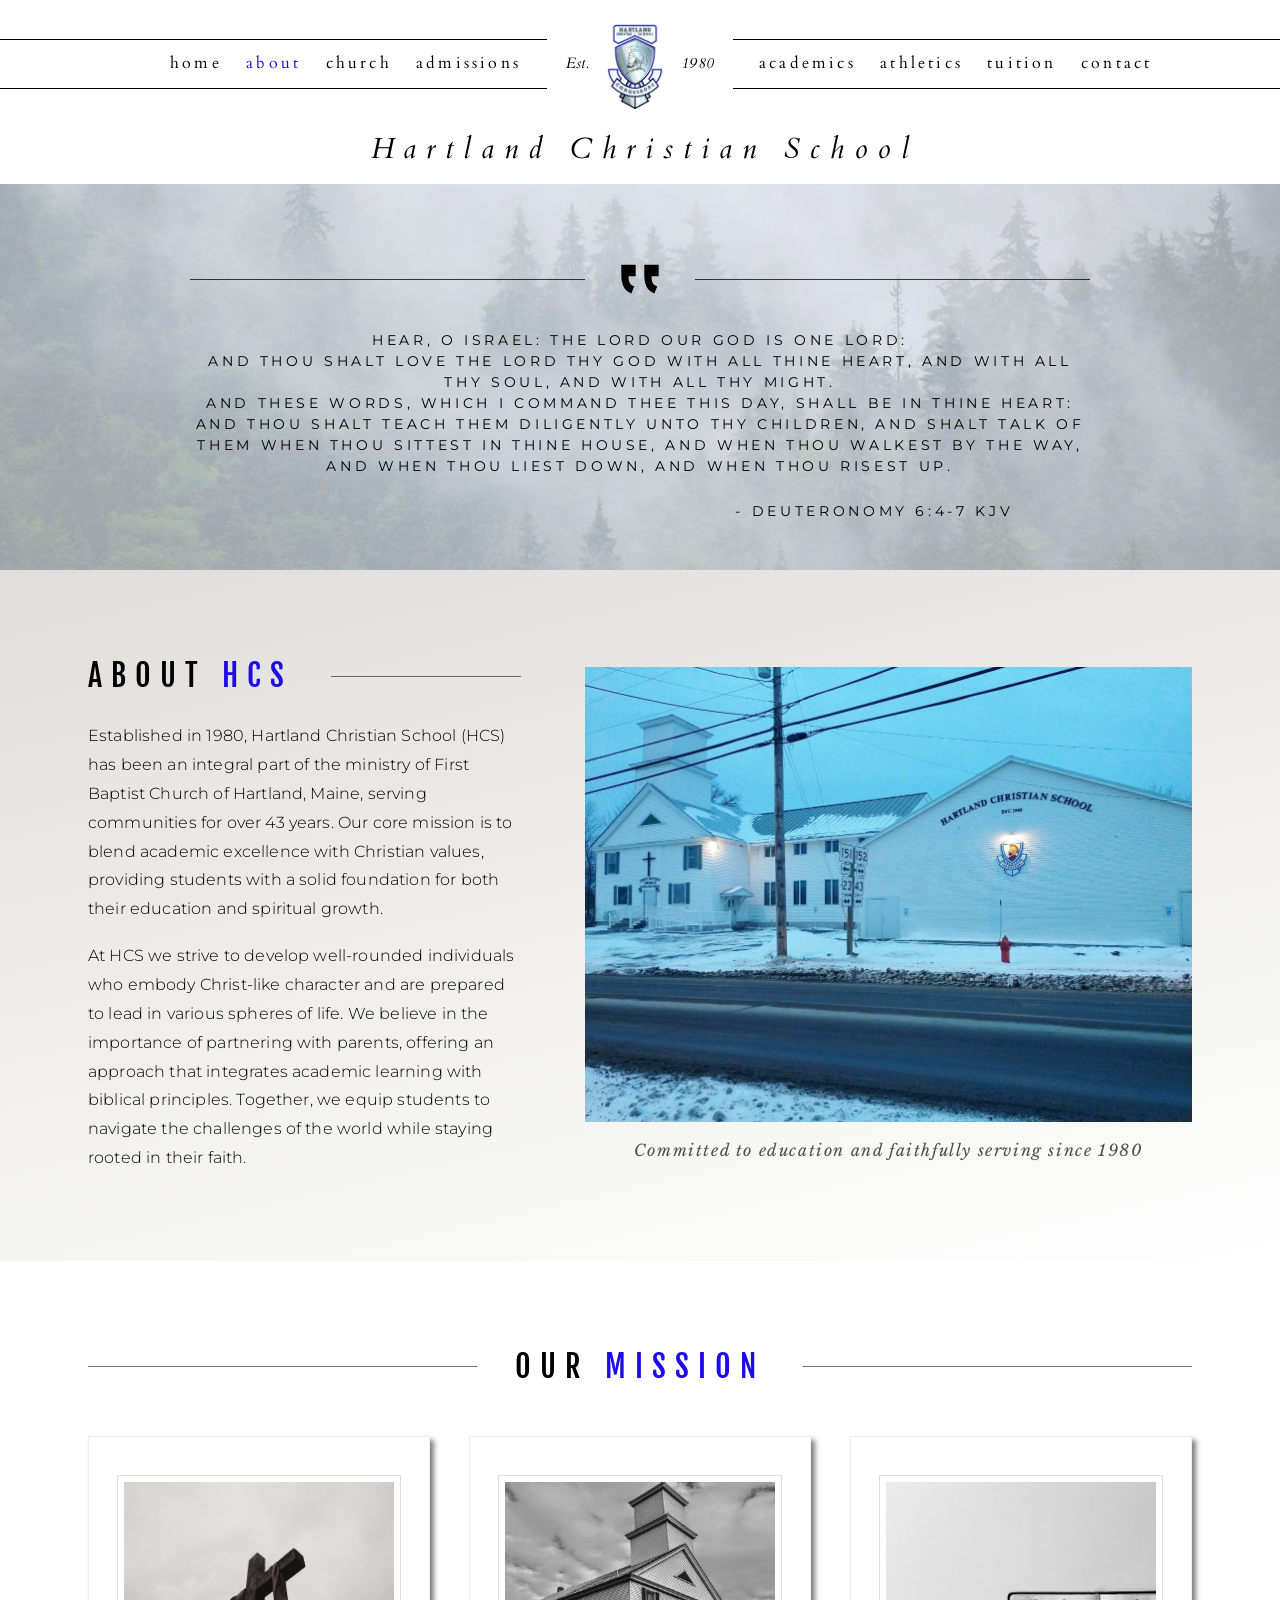
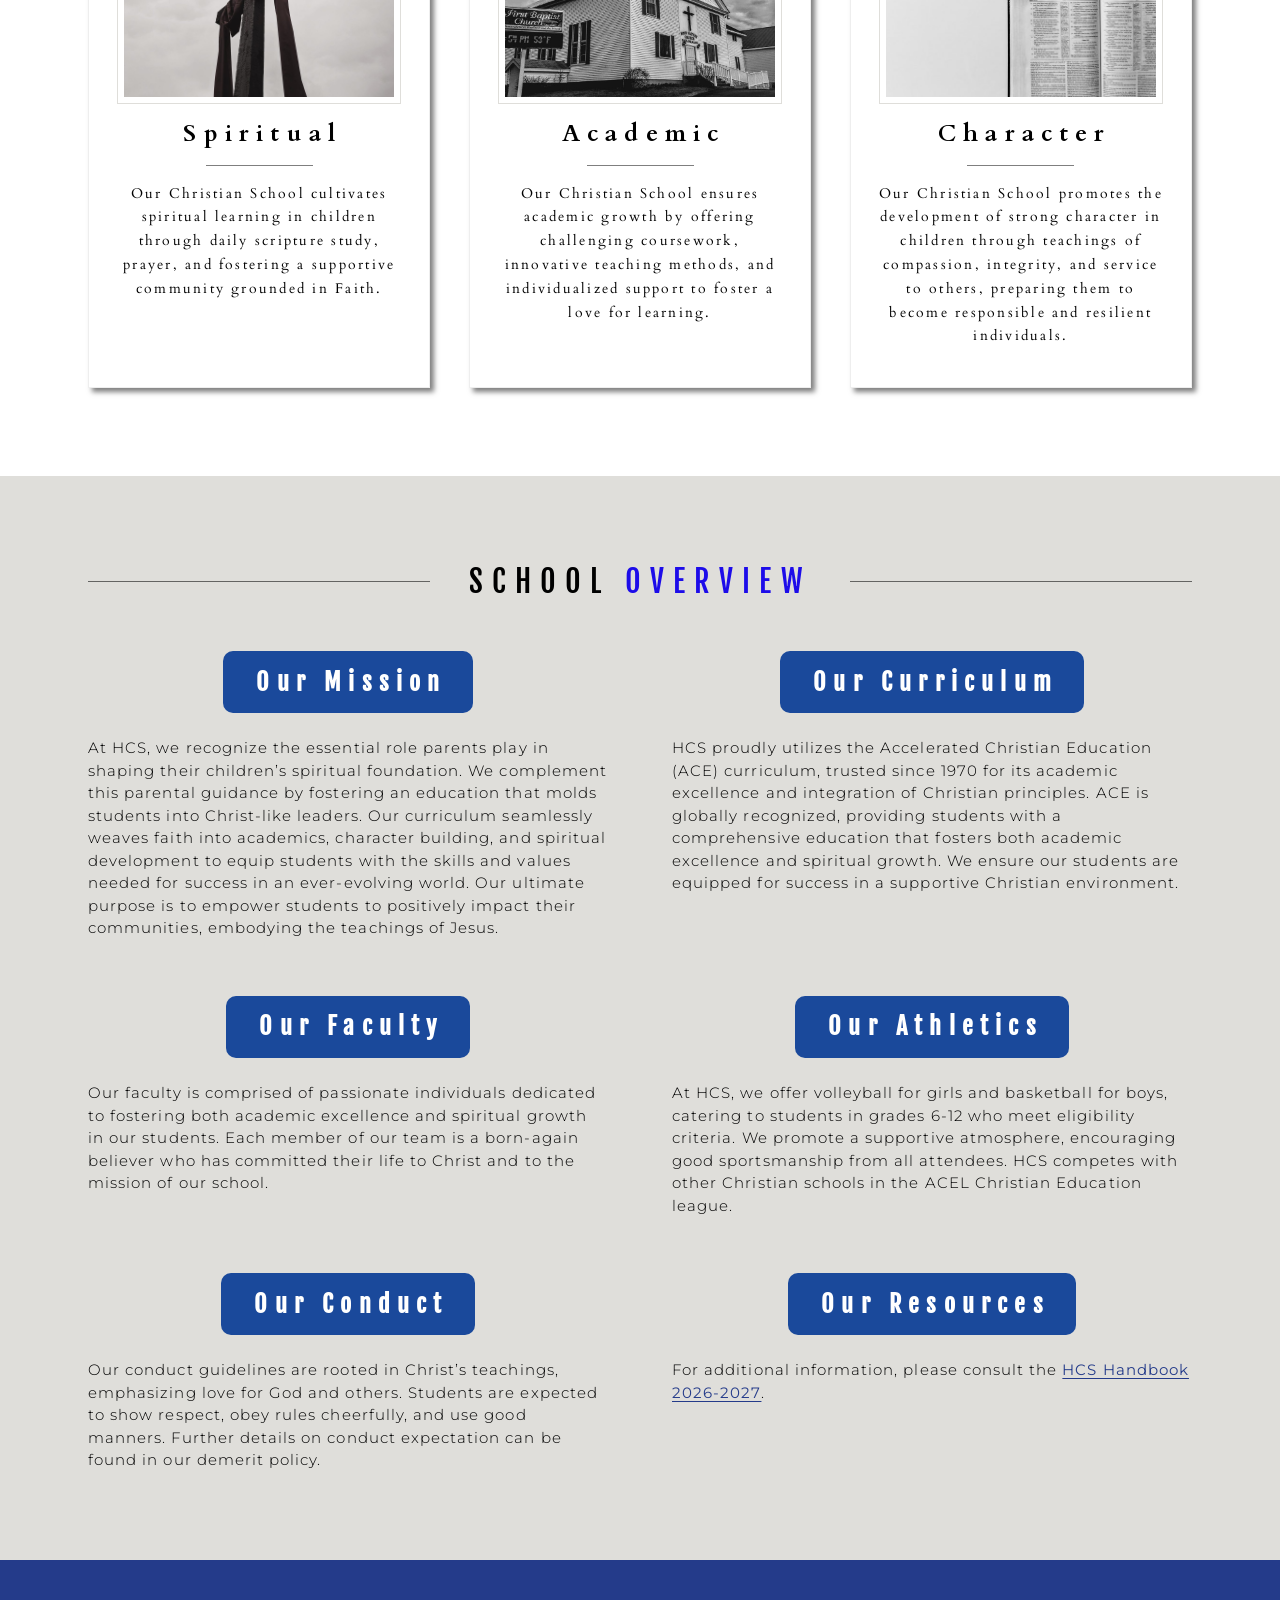
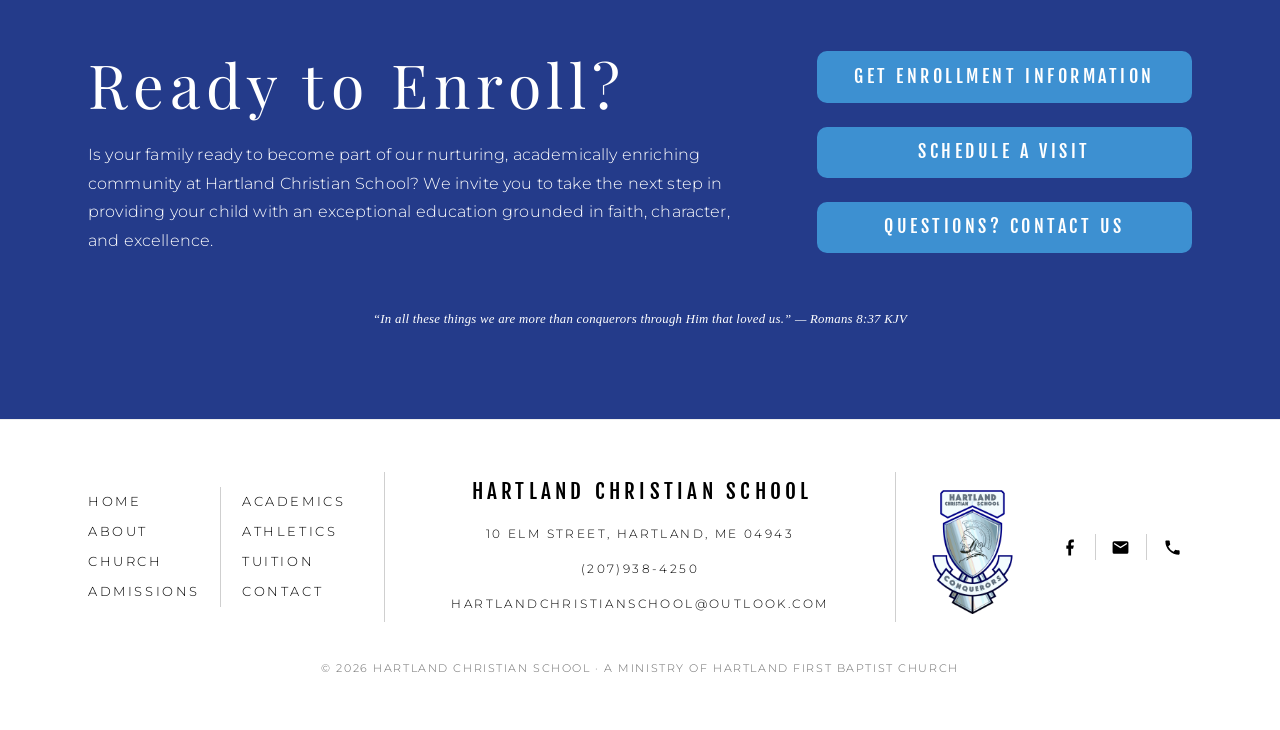
==== commit b92ccbb4: "Centre the overview pills and add a wiping underline to the card labels School Overview: the "Our Mi" ====
--- a/about/index.html
+++ b/about/index.html
@@ -18,7 +18,7 @@
 <link rel="preconnect" href="https://fonts.googleapis.com">
 <link rel="preconnect" href="https://fonts.gstatic.com" crossorigin>
 <link rel="stylesheet" href="https://fonts.googleapis.com/css2?family=Cardo:ital,wght@0,400;1,400&amp;family=Fjalla+One&amp;family=Libre+Baskerville:ital@0;1&amp;family=Montserrat:wght@300;400;600&amp;family=Playfair+Display:wght@400;500&amp;display=swap">
-<link rel="stylesheet" href="/assets/css/site.css?v=b48763a7">
+<link rel="stylesheet" href="/assets/css/site.css?v=68ab93f5">
 <script type="application/ld+json">{"@context":"https://schema.org","@type":"School","name":"Hartland Christian School","alternateName":"HCS","foundingDate":"1980","url":"https://hartlandchristian.com","logo":"https://hartlandchristian.com/assets/img/conquerors_logo.png","email":"hartlandchristianschool@outlook.com","telephone":"+1-207-938-4250","sameAs":["https://www.facebook.com/profile.php?id=100057050606588"],"address":{"@type":"PostalAddress","streetAddress":"10 Elm Street, PO Box 510","addressLocality":"Hartland","addressRegion":"ME","postalCode":"04943","addressCountry":"US"},"parentOrganization":{"@type":"Church","name":"Hartland First Baptist Church","foundingDate":"1847"}}</script>
 </head>
 <body>
--- a/assets/css/site.css
+++ b/assets/css/site.css
@@ -333,7 +333,17 @@
 .card__label {
   font-family: var(--f-cond); text-transform: uppercase; text-align: center;
   font-size: 1.25rem; letter-spacing: .06em; color: var(--blue-deep); line-height: 1.2;
-}
+  /* hug the text so the underline is exactly as wide as the word */
+  width: fit-content; margin-inline: auto; position: relative; padding-bottom: .3rem;
+}
+.card__label::after {
+  content: ""; position: absolute; left: 0; right: 0; bottom: 0; height: 2px;
+  background: var(--blue-accent);
+  transform: scaleX(0); transform-origin: left center;
+  transition: transform .45s cubic-bezier(.33, 1, .68, 1);
+}
+.card:hover .card__label::after,
+.card:focus-visible .card__label::after { transform: scaleX(1); }
 
 /* ============================================================== carousel */
 .carousel { position: relative; }
@@ -544,7 +554,8 @@
 /* ======================================================== overview grid */
 .overview { display: grid; gap: clamp(2rem, 5vw, 3.5rem) clamp(2rem, 5vw, 4rem); grid-template-columns: minmax(0, 1fr); }
 @media (min-width: 860px) { .overview { grid-template-columns: repeat(2, minmax(0, 1fr)); } }
-.overview__item h3 { display: inline-block; }
+/* the pill sits centred over its paragraph rather than flush left */
+.overview__item h3 { display: block; text-align: center; }
 .pill {
   display: inline-block; background: var(--blue-pill); color: #fff; border-radius: 10px;
   font-family: var(--f-cond); text-transform: none; letter-spacing: .3em; text-indent: .3em;
